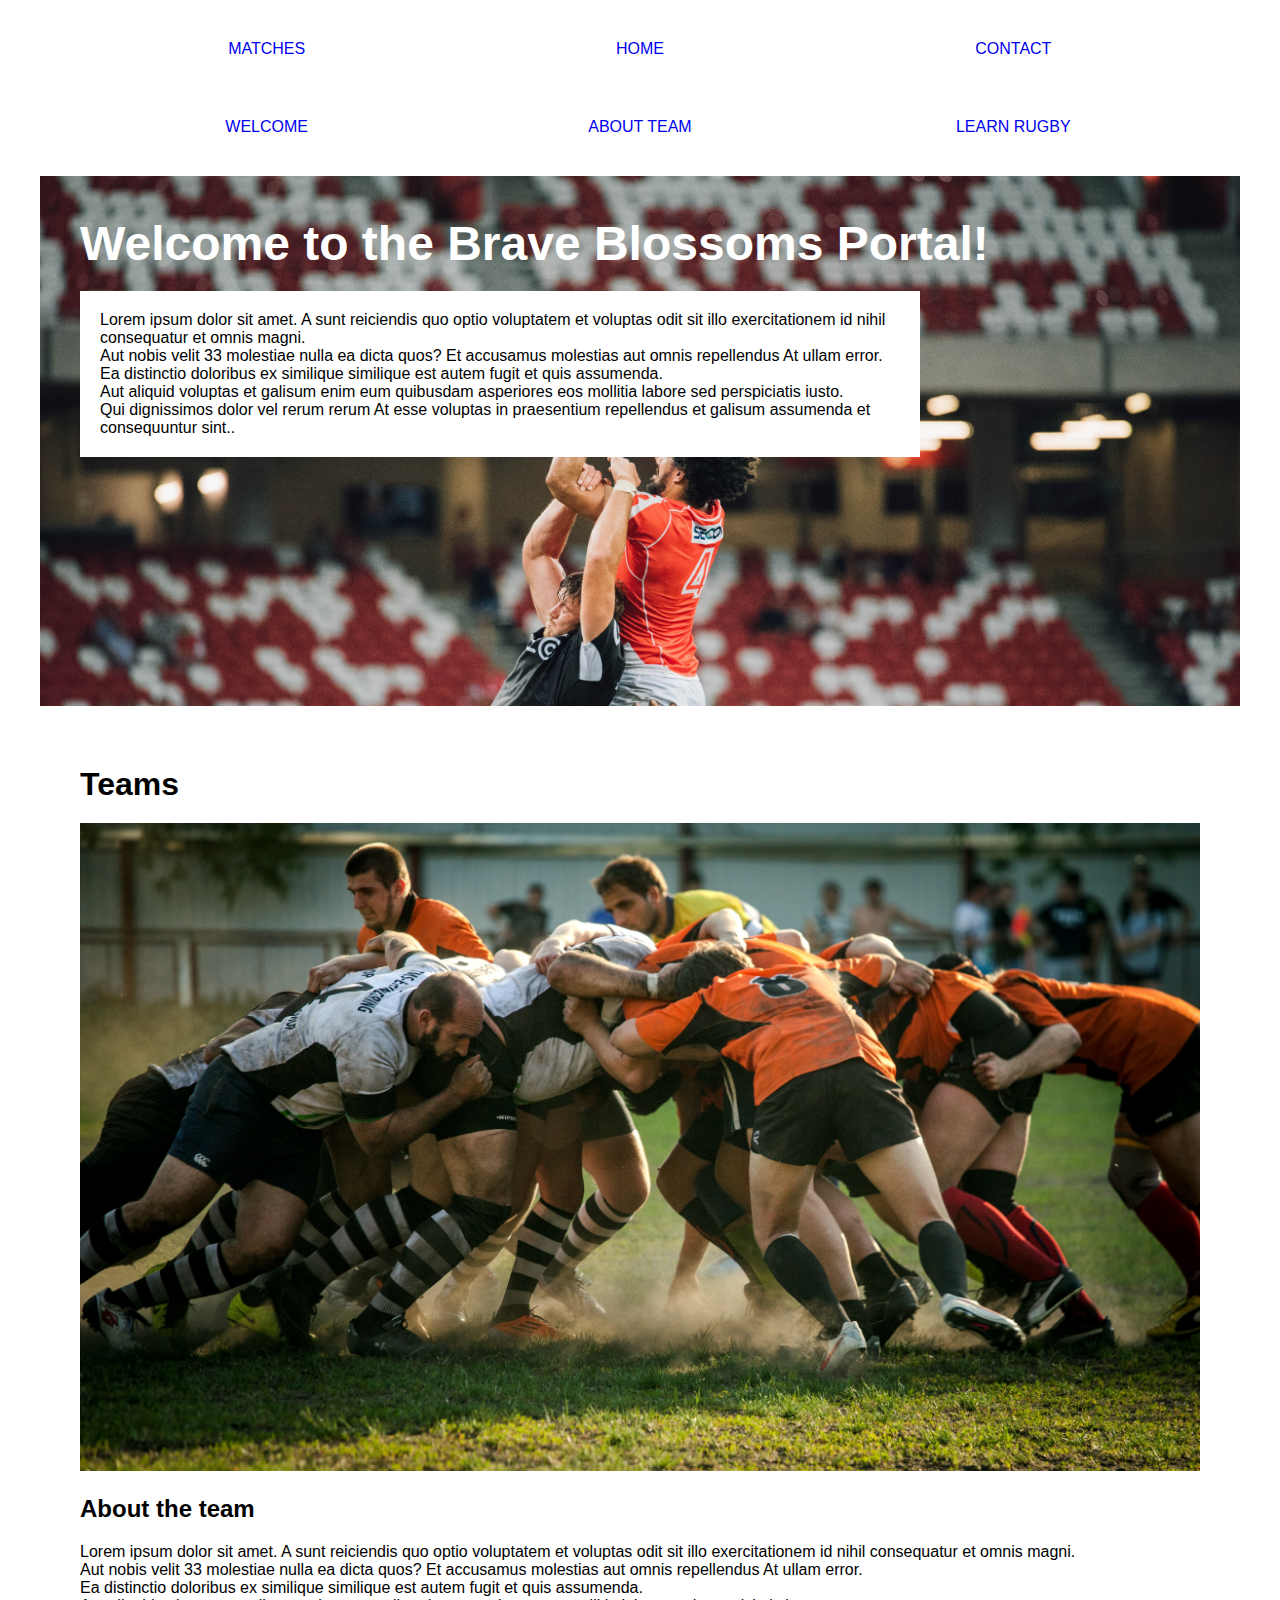
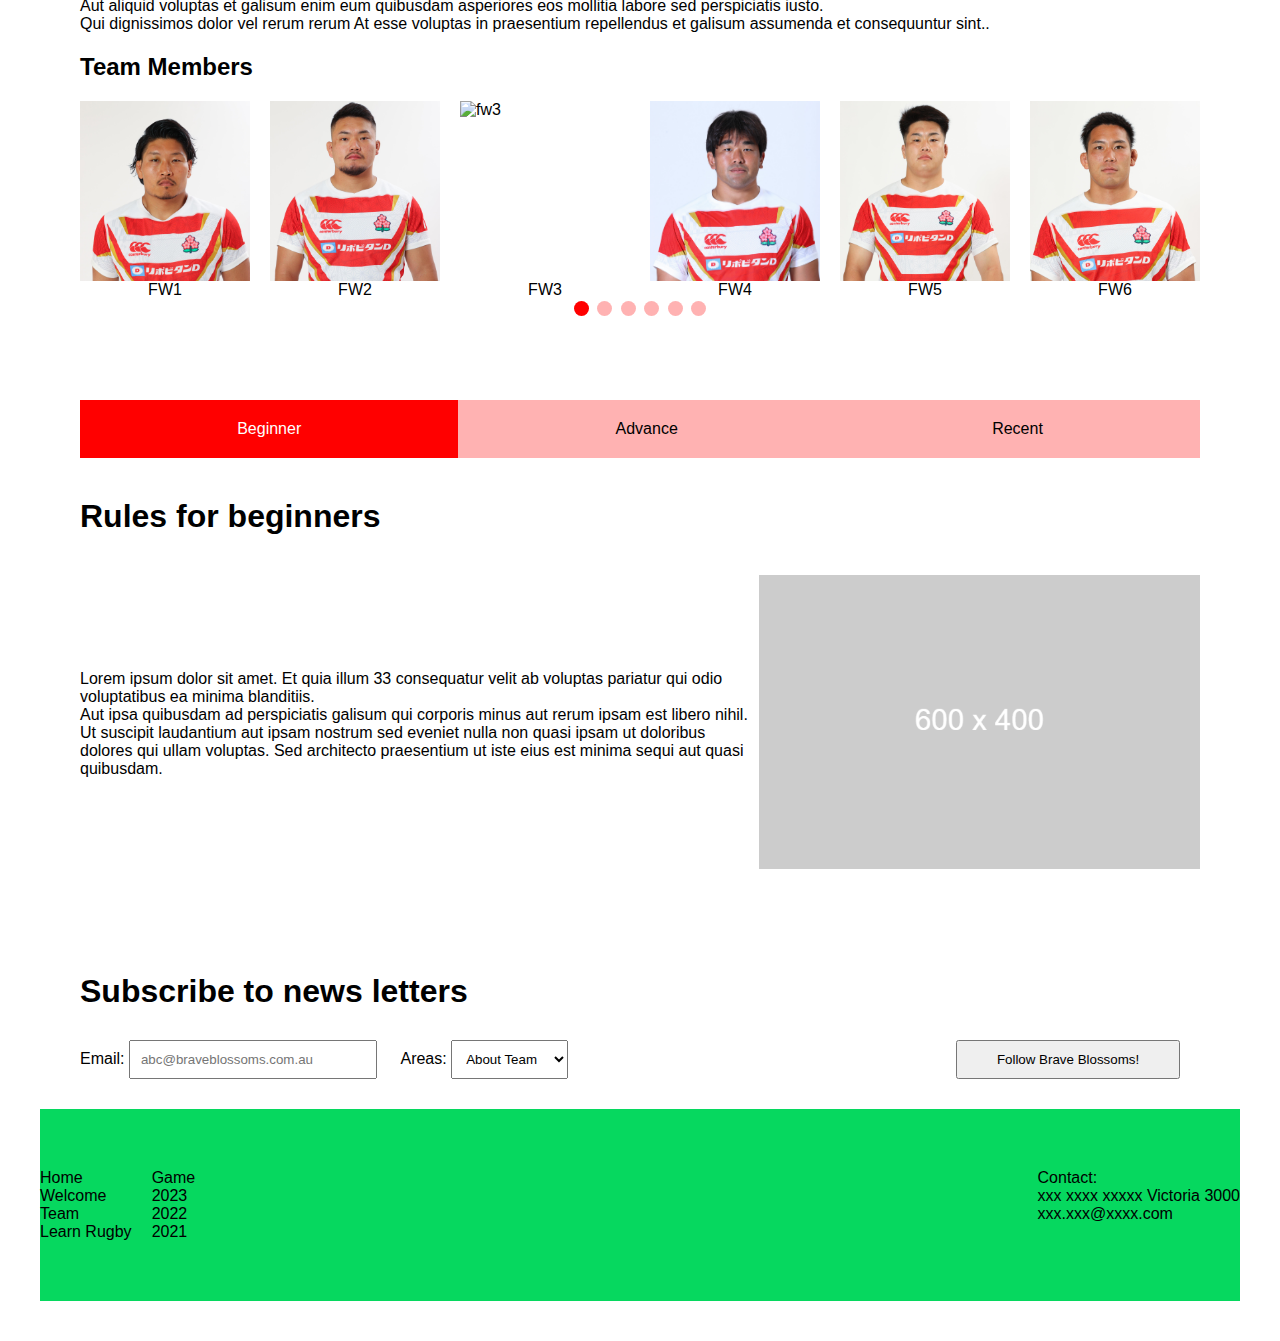
==== index.html @ affe07ba "fixed styling and added functionality for navigations" ====
<!DOCTYPE html>
<html lang="en">
    <head>
        <title>Brave Blossoms</title>
        <meta charset="UTF-8" lang="en">
        <meta name="keywords" content="HTML, CSS, JavaScript">
        <meta name="description" content="Free Web tutorials">
        <meta name="author" content="John Doe">
        <meta name="viewport" content="width=device-width, initial-scale=1.0">
        <link rel="stylesheet" href="./css/style.css">
    </head>
    <body>
        <header>
            <div class="wrapper">
                <nav id="top-nav">
                    <ul>
                        <li><a href="#matches" data-nav="matches">MATCHES</a></li>
                        <li><a href="#home" data-nav="home">HOME</a></li>
                        <li><a href="#contact" data-nav="contact">CONTACT</a></li>
                    </ul>
                </nav>
            </div>
        </header>
        <main id="home" class="">
            <div class="wrapper">
                <nav id="second-nav">
                    <ul>
                        <li><a href="#welcome">WELCOME</a></li>
                        <li><a href="#teams">ABOUT TEAM</a></li>
                        <li><a href="#learn_rugby">LEARN RUGBY</a></li>
                    </ul>
                </nav>
                <section id="welcome">
                    <h1>Welcome to the Brave Blossoms Portal!</h1>
                    <article>
                        <p>Lorem ipsum dolor sit amet. A sunt reiciendis quo optio voluptatem et voluptas odit sit illo exercitationem id nihil consequatur et omnis magni.</br>
                            Aut nobis velit 33 molestiae nulla ea dicta quos? Et accusamus molestias aut omnis repellendus At ullam error.</br>
                            Ea distinctio doloribus ex similique similique est autem fugit et quis assumenda.</br>
                            Aut aliquid voluptas et galisum enim eum quibusdam asperiores eos mollitia labore sed perspiciatis iusto.</br>
                            Qui dignissimos dolor vel rerum rerum At esse voluptas in praesentium repellendus et galisum assumenda et consequuntur sint..
                        </p>
                    </article>
                </section>
                <section id="teams">
                    <h2>Teams</h2>
                    <figure class="teams-top">
                        <img src="./img/rugby_teams.jpg" alt="">
                    </figure>
                    <article class="about">
                        <h3>About the team</h3>
                        <p>Lorem ipsum dolor sit amet. A sunt reiciendis quo optio voluptatem et voluptas odit sit illo exercitationem id nihil consequatur et omnis magni.</br>
                            Aut nobis velit 33 molestiae nulla ea dicta quos? Et accusamus molestias aut omnis repellendus At ullam error.</br>
                            Ea distinctio doloribus ex similique similique est autem fugit et quis assumenda.</br>
                            Aut aliquid voluptas et galisum enim eum quibusdam asperiores eos mollitia labore sed perspiciatis iusto.</br>
                            Qui dignissimos dolor vel rerum rerum At esse voluptas in praesentium repellendus et galisum assumenda et consequuntur sint..
                        </p>
                    </article>
                    <h3>Team Members</h3>
                    <div id="team-members-wrapper">
                        <button class="prev hidden"><a class="prev">&#10094;</a></button>
                        <div id="team-members-container">
                            <div id="team-members" style="transform: translateX(0px);">
                            <figure class="team-member" data-member="fw1">
                                <img src=".\img\members\fw1.jpg" alt="fw1">
                                <figcaption class="fw1">FW1</figcaption>
                            </figure>
                            <figure class="team-member" data-member="fw2">
                                <img src=".\img\members\fw2.jpg" alt="fw2">
                                <figcaption class="fw1">FW2</figcaption>
                            </figure>
                            <figure class="team-member" data-member="fw3">
                                <img src=".\img\members\fw3.jpg" alt="fw3">
                                <figcaption class="fw1">FW3</figcaption>
                            </figure>
                            <figure class="team-member" data-member="fw4">
                                <img src=".\img\members\fw4.jpg" alt="fw4">
                                <figcaption class="fw1">FW4</figcaption>
                            </figure>
                            <figure class="team-member" data-member="fw5">
                                <img src=".\img\members\fw5.jpg" alt="fw5">
                                <figcaption class="fw1">FW5</figcaption>
                            </figure>
                            <figure class="team-member" data-member="fw6">
                                <img src=".\img\members\fw6.jpg" alt="fw6">
                                <figcaption class="fw1">FW6</figcaption>
                            </figure>
                            <figure class="team-member" data-member="fw7">
                                <img src=".\img\members\fw7.jpg" alt="fw7">
                                <figcaption class="fw1">FW7</figcaption>
                            </figure>
                            <figure class="team-member" data-member="fw8">
                                <img src=".\img\members\fw8.jpg" alt="fw8">
                                <figcaption class="fw1">FW8</figcaption>
                            </figure>
                            <figure class="team-member" data-member="fw9">
                                <img src=".\img\members\fw9.jpg" alt="fw9">
                                <figcaption class="fw9">FW9</figcaption>
                            </figure>
                            <figure class="team-member" data-member="fw10">
                                <img src=".\img\members\fw10.jpg" alt="fw12">
                                <figcaption class="fw12">FW10</figcaption>
                            </figure>
                            <figure class="team-member" data-member="fw11">
                                <img src=".\img\members\fw11.jpg" alt="fw11">
                                <figcaption class="fw1">FW11</figcaption>
                            </figure>
                            <figure class="team-member" data-member="fw12">
                                <img src=".\img\members\fw12.jpg" alt="fw12">
                                <figcaption class="fw12">FW12</figcaption>
                            </figure>
                            <figure class="team-member" data-member="fw13">
                                <img src=".\img\members\fw13.jpg" alt="fw13">
                                <figcaption class="fw13">FW13</figcaption>
                            </figure>
                            <figure class="team-member" data-member="fw14">
                                <img src=".\img\members\fw14.jpg" alt="fw14">
                                <figcaption class="fw14">fw14</figcaption>
                            </figure>
                            <figure class="team-member" data-member="fw15">
                                <img src=".\img\members\fw15.jpg" alt="fw15">
                                <figcaption class="fw15">FW15</figcaption>
                            </figure>
                            <figure class="team-member" data-member="fw16">
                                <img src=".\img\members\fw16.jpg" alt="fw16">
                                <figcaption class="fw16">FW16</figcaption>
                            </figure>
                            <figure class="team-member" data-member="fw17">
                                <img src=".\img\members\fw17.jpg" alt="fw17">
                                <figcaption class="fw17">FW17</figcaption>
                            </figure>
                            <figure class="team-member" data-member="fw18">
                                <img src=".\img\members\fw18.jpg" alt="fw18">
                                <figcaption class="fw18">FW18</figcaption>
                            </figure>
                            <figure class="team-member" data-member="fw19">
                                <img src=".\img\members\fw19.jpg" alt="fw19">
                                <figcaption class="fw19">FW19</figcaption>
                            </figure>
                            <figure class="team-member" data-member="fw20">
                                <img src=".\img\members\fw20.jpg" alt="fw20">
                                <figcaption class="fw20">FW20</figcaption>
                            </figure>
                            <figure class="team-member" data-member="fw21">
                                <img src=".\img\members\fw21.jpg" alt="fw21">
                                <figcaption class="fw21">FW21</figcaption>
                            </figure>
                            <figure class="team-member" data-member="fw22">
                                <img src=".\img\members\fw22.jpg" alt="fw22">
                                <figcaption class="fw22">FW22</figcaption>
                            </figure>
                            <figure class="team-member" data-member="bk1">
                                <img src=".\img\members\bk1.jpg" alt="bk1">
                                <figcaption class="bk1">BK1</figcaption>
                            </figure>
                            <figure class="team-member" data-member="bk2">
                                <img src=".\img\members\bk2.jpg" alt="bk2">
                                <figcaption class="bk2">BK2</figcaption>
                            </figure>
                            <figure class="team-member" data-member="bk3">
                                <img src=".\img\members\bk3.jpg" alt="bk3">
                                <figcaption class="bk3">BK3</figcaption>
                            </figure>
                            <figure class="team-member" data-member="bk4">
                                <img src=".\img\members\bk4.jpg" alt="bk4">
                                <figcaption class="bk4">BK4</figcaption>
                            </figure>
                            <figure class="team-member" data-member="bk5">
                                <img src=".\img\members\bk5.jpg" alt="bk5">
                                <figcaption class="bk5">BK5</figcaption>
                            </figure>
                            <figure class="team-member" data-member="bk6">
                                <img src=".\img\members\bk6.jpg" alt="bk6">
                                <figcaption class="bk6">BK6</figcaption>
                            </figure>
                            <figure class="team-member" data-member="bk7">
                                <img src=".\img\members\bk7.jpg" alt="bk7">
                                <figcaption class="bk7">BK7</figcaption>
                            </figure>
                            <figure class="team-member" data-member="bk8">
                                <img src=".\img\members\bk8.jpg" alt="bk8">
                                <figcaption class="bk8">BK8</figcaption>
                            </figure>
                            <figure class="team-member" data-member="bk9">
                                <img src=".\img\members\bk9.jpg" alt="bk9">
                                <figcaption class="bk9">BK9</figcaption>
                            </figure>
                            <figure class="team-member" data-member="bk10">
                                <img src=".\img\members\bk10.jpg" alt="bk10">
                                <figcaption class="bk10">BK10</figcaption>
                            </figure>
                            <figure class="team-member" data-member="bk11">
                                <img src=".\img\members\bk11.jpg" alt="bk11">
                                <figcaption class="bk11">BK11</figcaption>
                            </figure>
                            </div>
                        </div>
                        <button class="next hidden"><a class="next">&#10095;</a></button>
                        <div class="teams-dots">
                            <button class="dot active" data-calousel="0"></button>
                            <button class="dot" data-calousel="1"></button>
                            <button class="dot" data-calousel="2"></button>
                            <button class="dot" data-calousel="3"></button>
                            <button class="dot" data-calousel="4"></button>
                            <button class="dot" data-calousel="5"></button>
                        </div>
                    </div>
                    <div class="overlay hidden">
                        <section id="team-details">
                            <section class="details">
                                <a class="close" href="#">&times;</a>
                                <section class="bio">
                                    <figure>
                                        <img src="./img/placeholder2.png" alt="fw1">
                                    </figure>
                                    <table>
                                        <tr>
                                            <th>Age</th>
                                            <th>Wight</th>
                                            <th>Height</th>
                                            <th>Games</th>
                                        </tr>
                                        <tr>
                                            <td>30</td>
                                            <td>64</td>
                                            <td>174</td>
                                            <td>15</td>
                                        </tr>
                                        <tr>
                                            <th>Points</th>
                                            <th>Tries</th>
                                            <th>Conv</th>
                                            <th>Pen</th>
                                        </tr>
                                        <tr>
                                            <td>25</td>
                                            <td>3</td>
                                            <td>2</td>
                                            <td>1</td>
                                        </tr>
                                    </table>
                                </section>
                                <article>
                                    <h2>Name: XXXXX</h2>
                                    <h3>Position: XXXXX</h3>
                                    <h3>Biography</h3>
                                    <p>
                                        Lorem ipsum dolor sit amet. Et quia illum 33 consequatur velit ab voluptas pariatur qui odio voluptatibus ea minima blanditiis.<br>
                                        Aut ipsa quibusdam ad perspiciatis galisum qui corporis minus aut rerum ipsam est libero nihil.<br>
                                        Ut suscipit laudantium aut ipsam nostrum sed eveniet nulla non quasi ipsam ut doloribus dolores qui ullam voluptas. Sed architecto praesentium ut iste eius est minima sequi aut quasi quibusdam.
                                    </p>
                                    <div class="sms">
                                        <a href="twitter">Twitter</a>
                                        <a href="insta">Instagram</a>
                                    </div>
                                </article>
                            </section>
                            <h3 class="news">News</h3>
                            <figure id="news">
                                <figure>
                                    <img src="./img/placeholder2.png" alt="fw1_news1">
                                    <figcaption class="fw1_news1"><a href="#">FW1 News1 Test Test</a></figcaption>
                                </figure>
                                <figure>
                                    <img src="./img/placeholder2.png" alt="fw1_news1">
                                    <figcaption class="fw1_news1"><a href="#">FW1 News1 Test Test</a></figcaption>
                                </figure>
                                <figure>
                                    <img src="./img/placeholder2.png" alt="fw1_news1">
                                    <figcaption class="fw1_news1"><a href="#">FW1 News1 Test Test</a></figcaption>
                                </figure>
                                <figure>
                                    <img src="./img/placeholder2.png" alt="fw1_news1">
                                    <figcaption class="fw1_news1"><a href="#">FW1 News1 Test Test</a></figcaption>
                                </figure>
                            </figure>
                        </section>
                    </div>
                </section>
                <section id="learn_rugby">
                    <nav id="rule-nav">
                        <ul>
                            <li id="beginner" class="rule-list active" data-nav="begineer-rules">Beginner</li>
                            <li id="advance" class="rule-list" data-nav="advance-rules">Advance</li>
                            <li id="recent" class="rule-list" data-nav="recent-changes">Recent</li>
                        </ul>
                    </nav>
                    <section id="begineer-rules" class="rule-card">
                        <h2>Rules for beginners</h2>
                        <article>
                            <p>
                                Lorem ipsum dolor sit amet. Et quia illum 33 consequatur velit ab voluptas pariatur qui odio voluptatibus ea minima blanditiis.<br>
                                Aut ipsa quibusdam ad perspiciatis galisum qui corporis minus aut rerum ipsam est libero nihil.<br>
                                Ut suscipit laudantium aut ipsam nostrum sed eveniet nulla non quasi ipsam ut doloribus dolores qui ullam voluptas. Sed architecto praesentium ut iste eius est minima sequi aut quasi quibusdam.
                            </p>
                            <figure>
                                <img src="./img/placeholder1.png" alt="bk8">
                            </figure>
                        </article>
                    </section>
                    <section id="advance-rules" class="rule-card hidden">
                        <h2>Rules for advanced fans</h2>
                        <article>
                            <p>
                                Lorem ipsum dolor sit amet. Et quia illum 33 consequatur velit ab voluptas pariatur qui odio voluptatibus ea minima blanditiis.<br>
                                Aut ipsa quibusdam ad perspiciatis galisum qui corporis minus aut rerum ipsam est libero nihil.<br>
                                Ut suscipit laudantium aut ipsam nostrum sed eveniet nulla non quasi ipsam ut doloribus dolores qui ullam voluptas. Sed architecto praesentium ut iste eius est minima sequi aut quasi quibusdam.
                            </p>
                            <figure>
                                <img src="./img/placeholder1.png" alt="bk8">
                            </figure>
                        </article>
                    </section>
                    <section id="recent-changes" class="rule-card hidden">
                        <h2>Recent rule changes</h2>
                        <article>
                            <p>
                                Lorem ipsum dolor sit amet. Et quia illum 33 consequatur velit ab voluptas pariatur qui odio voluptatibus ea minima blanditiis.<br>
                                Aut ipsa quibusdam ad perspiciatis galisum qui corporis minus aut rerum ipsam est libero nihil.<br>
                                Ut suscipit laudantium aut ipsam nostrum sed eveniet nulla non quasi ipsam ut doloribus dolores qui ullam voluptas. Sed architecto praesentium ut iste eius est minima sequi aut quasi quibusdam.
                            </p>
                            <figure>
                                <img src="./img/placeholder1.png" alt="bk8">
                            </figure>
                        </article>
                    </section>
                </section>
            </main>
            </div>
        <aside id="matches" class="hidden">
            <div class="wrapper">
                <nav id="match-nav">
                    <ul>
                        <li class="match-list active" data-nav="matches_2023">2023</li>
                        <li class="match-list" data-nav="matches_2022">2022</li>
                        <li class="match-list" data-nav="matches_2021">2021</li>
                    </ul>
                </nav>
                <section id="matches_2023" class="match-wrap">
                    <section class="match_card">
                        <table>
                            <tr class="match_title">
                                <th colspan="2">Lipovitan D Challenge Cup 2023</th>
                            </tr>
                            <tr class="match_teams">
                                <th>Game: </th>
                                <td>
                                    <img src="/img/teams/new_zealand.png" alt="NZ" class="team">
                                    <div class="teams">New Zealand vs Japan</div>
                                    <img src="/img/teams/jpn.png" alt="Japan" class="team">
                                </td>
                            </tr>
                            <tr class="match_schedule">
                                <th>Date: </th>
                                <td>
                                    <table>
                                        <tr>
                                            <td class="match_date">08 July, 2023</td>
                                        </tr>
                                        <tr>
                                            <td class="match_time">4:30PM</td>
                                        </tr>
                                    </table>
                                </td>
                            </tr>
                            <tr class="match_place">
                                <th>Place: </th>
                                <td>Tokyo, Japan</td>
                            </tr>
                        </table>
                        <div class="map">
                            <h4>Map:</h4>
                            <div>
                                <div class="gmap_canvas">
                                    <iframe width="400" height="300" id="gmap_canvas" src="https://maps.google.com/maps?q=mcg%20melbourne&t=&z=13&ie=UTF8&iwloc=&output=embed" frameborder="0" scrolling="no" marginheight="0" marginwidth="0"></iframe>
                                    <a href="https://123movies-i.net">miss bala 123movies</a><br><style>.mapouter{position:relative;text-align:right;height:500px;width:600px;}</style><a href="https://www.embedgooglemap.net">embed map google</a>
                                    <style>.gmap_canvas {overflow:hidden;background:none!important;height:300px;width:400px;}</style>
                                </div>
                            </div>
                            <address><b>Address: </b>Brunton Ave, Richmond VIC 3002</address>
                            <b>Phone: </b><a href="" class="phone">(03) 9657 8888</a>
                        </div>
                        <button>Buy ticket</button>
                    </section>
                    <section class="match_card">
                        <table>
                            <tr class="match_title">
                                <th colspan="2">2023 Lipovitan-D Rugby Championship</th>
                            </tr>
                            <tr class="match_teams">
                                <th>Game: </th>
                                <td>
                                    <img src="/img/teams/samoa.gif" alt="Samoa" class="team">
                                    <div class="teams">Samoa vs Japan</div>
                                    <img src="/img/teams/jpn.png" alt="Japan" class="team">
                                </td>
                            </tr>
                            <tr class="match_schedule">
                                <th>Date: </th>
                                <td>
                                    <table>
                                        <tr>
                                            <td class="match_date">22 July, 2023</td>
                                        </tr>
                                        <tr>
                                            <td class="match_time">4:30PM</td>
                                        </tr>
                                    </table>
                                </td>
                            </tr>
                            <tr class="match_place">
                                <th>Place: </th>
                                <td>Sapporo, Japan</td>
                            </tr>
                        </table>
                        <div class="map">
                            <h4>Map:</h4>
                            <div>
                                <div class="gmap_canvas">
                                    <iframe width="400" height="300" id="gmap_canvas" src="https://maps.google.com/maps?q=mcg%20melbourne&t=&z=13&ie=UTF8&iwloc=&output=embed" frameborder="0" scrolling="no" marginheight="0" marginwidth="0"></iframe>
                                    <a href="https://123movies-i.net">miss bala 123movies</a><br><style>.mapouter{position:relative;text-align:right;height:500px;width:600px;}</style><a href="https://www.embedgooglemap.net">embed map google</a>
                                    <style>.gmap_canvas {overflow:hidden;background:none!important;height:300px;width:400px;}</style>
                                </div>
                            </div>
                            <address><b>Address: </b>Brunton Ave, Richmond VIC 3002</address>
                            <b>Phone: </b><a href="" class="phone">(03) 9657 8888</a>
                        </div>
                        <button>Buy ticket</button>
                    </section>
                    <section class="match_card">
                        <table>
                            <tr class="match_title">
                                <th colspan="2">2023 Lipovitan-D Rugby Championship</th>
                            </tr>
                            <tr class="match_teams">
                                <th>Game: </th>
                                <td>
                                    <img src="/img/teams/tonga.jpg" alt="Tonga"  class="team">
                                    <div class="teams">Tonga vs Japan</div>
                                    <img src="/img/teams/jpn.png" alt="Japan"  class="team">
                                </td>
                            </tr>
                            <tr class="match_schedule">
                                <th>Date: </th>
                                <td>
                                    <table>
                                        <tr>
                                            <td class="match_date">29 July, 2023</td>
                                        </tr>
                                        <tr>
                                            <td class="match_time">4:30PM</td>
                                        </tr>
                                    </table>
                                </td>
                            </tr>
                            <tr class="match_place">
                                <th>Place: </th>
                                <td>Japan</td>
                            </tr>
                        </table>
                        <div class="map">
                            <h4>Map:</h4>
                            <div>
                                <div class="gmap_canvas">
                                    <iframe width="400" height="300" id="gmap_canvas" src="https://maps.google.com/maps?q=mcg%20melbourne&t=&z=13&ie=UTF8&iwloc=&output=embed" frameborder="0" scrolling="no" marginheight="0" marginwidth="0"></iframe>
                                    <a href="https://123movies-i.net">miss bala 123movies</a><br><style>.mapouter{position:relative;text-align:right;height:500px;width:600px;}</style><a href="https://www.embedgooglemap.net">embed map google</a>
                                    <style>.gmap_canvas {overflow:hidden;background:none!important;height:300px;width:400px;}</style>
                                </div>
                            </div>
                            <address><b>Address: </b>Brunton Ave, Richmond VIC 3002</address>
                            <b>Phone: </b><a href="" class="phone">(03) 9657 8888</a>
                        </div>
                        <button>Buy ticket</button>
                    </section>
                </section>
                <section id="matches_2022" class="match-wrap hidden">
                    <section class="match_card">
                        <table>
                            <tr class="match_title">
                                <th colspan="2">2022 Lipovitan-D Rugby Tour</th>
                            </tr>
                            <tr class="match_teams">
                                <th>Game: </th>
                                <td>
                                    <img src="/img/teams/france.png" alt="France" class="team">
                                    <div class="teams">France vs Japan</div>
                                    <img src="/img/teams/jpn.png" alt="Japan" class="team">
                                </td>
                            </tr>
                            <tr class="result">
                                <th>Result: </th>
                                <td>35 vs 17</td>
                            </tr>
                            <tr class="match_schedule">
                                <th>Date: </th>
                                <td>
                                    <table>
                                        <tr>
                                            <td class="match_date">20 November, 2022</td>
                                        </tr>
                                        <tr>
                                            <td class="match_time">10:00PM</td>
                                        </tr>
                                    </table>
                                </td>
                            </tr>
                            <tr class="match_place">
                                <th>Place: </th>
                                <td>Toulouse, France</td>
                            </tr>
                        </table>
                        <div class="highlight">
                            <h3>Highlight</h3>
                            <figure>
                                <img src="./img/placeholder1.png" alt="bk8">
                            </figure>
                        </div>
                    </section>
                    <section class="match_card">
                        <table>
                            <tr class="match_title">
                                <th colspan="2">2022 Lipovitan-D Rugby Tour</th>
                            </tr>
                            <tr class="match_teams">
                                <th>Game: </th>
                                <td>
                                    <img src="/img/teams/England.png" alt="England" class="team">
                                    <div class="teams">England vs Japan</div>
                                    <img src="/img/teams/jpn.png" alt="Japan" class="team">
                                </td>
                            </tr>
                            <tr class="result">
                                <th>Result: </th>
                                <td>52 vs 13</td>
                            </tr>
                            <tr class="match_schedule">
                                <th>Date: </th>
                                <td>
                                    <table>
                                        <tr>
                                            <td class="match_date">13 November, 2022</td>
                                        </tr>
                                        <tr>
                                            <td class="match_time">12:15AM</td>
                                        </tr>
                                    </table>
                                </td>
                            </tr>
                            <tr class="match_place">
                                <th>Place: </th>
                                <td>Tottenham, UK</td>
                            </tr>
                        </table>
                        <div class="highlight">
                            <h3>Highlight</h3>
                            <figure>
                                <img src="./img/placeholder1.png" alt="bk8">
                            </figure>
                        </div>
                    </section>
                    <section class="match_card">
                        <table>
                            <tr class="match_title">
                                <th colspan="2">2022 Lipovitan-D Rugby Championship</th>
                            </tr>
                            <tr class="match_teams">
                                <th>Game: </th>
                                <td>
                                    <img src="/img/teams/jpn.png" alt="Japan" class="team">
                                    <div class="teams">Tonga vs Japan</div>
                                    <img src="/img/teams/new_zealand.png" alt="NZ" class="team">
                                </td>
                            </tr>
                            <tr class="result">
                                <th>Result: </th>
                                <td>31 vs 38</td>
                            </tr>
                            <tr class="match_schedule">
                                <th>Date: </th>
                                <td>
                                    <table>
                                        <tr>
                                            <td class="match_date">29 October, 2022</td>
                                        </tr>
                                        <tr>
                                            <td class="match_time">2:50PM</td>
                                        </tr>
                                    </table>
                                </td>
                            </tr>
                            <tr class="match_place">
                                <th>Place: </th>
                                <td>Tokyo, Japan</td>
                            </tr>
                        </table>
                        <div class="highlight">
                            <h3>Highlight</h3>
                            <figure>
                                <img src="./img/placeholder1.png" alt="bk8">
                            </figure>
                        </div>
                    </section>
                </section>
                <section id="matches_2021" class="match-wrap hidden">
                    <section class="match_card">
                        <table>
                            <tr class="match_title">
                                <th colspan="2">2021 Lipovitan-D Rugby Tour</th>
                            </tr>
                            <tr class="match_teams">
                                <th>Game: </th>
                                <td>
                                    <img src="/img/teams/scotland.png" alt="Scotland" class="team">
                                    <div class="teams">Scotland vs Japan</div>
                                    <img src="/img/teams/jpn.png" alt="Japan" class="team">
                                </td>
                            </tr>
                            <tr class="result">
                                <th>Result: </th>
                                <td>29 vs 20</td>
                            </tr>
                            <tr class="match_schedule">
                                <th>Date: </th>
                                <td>
                                    <table>
                                        <tr>
                                            <td class="match_date">20 November, 2021</td>
                                        </tr>
                                        <tr>
                                            <td class="match_time">10:00PM</td>
                                        </tr>
                                    </table>
                                </td>
                            </tr>
                            <tr class="match_place">
                                <th>Place: </th>
                                <td>Maray, UK</td>
                            </tr>
                        </table>
                        <div class="highlight">
                            <h3>Highlight</h3>
                            <figure>
                                <img src="./img/placeholder1.png" alt="bk8">
                            </figure>
                        </div>
                    </section>
                    <section class="match_card">
                        <table>
                            <tr class="match_title">
                                <th colspan="2">2021 Lipovitan-D Rugby Tour</th>
                            </tr>
                            <tr class="match_teams">
                                <th>Game: </th>
                                <td>
                                    <img src="/img/teams/portugal.png" alt="Portugal" class="team">
                                    <div class="teams">Portugal vs Japan</div>
                                    <img src="/img/teams/jpn.png" alt="Japan" class="team">
                                </td>
                            </tr>
                            <tr class="result">
                                <th>Result: </th>
                                <td>25 vs 38</td>
                            </tr>
                            <tr class="match_schedule">
                                <th>Date: </th>
                                <td>
                                    <table>
                                        <tr>
                                            <td class="match_date">14 November, 2021</td>
                                        </tr>
                                        <tr>
                                            <td class="match_time">2:10AM</td>
                                        </tr>
                                    </table>
                                </td>
                            </tr>
                            <tr class="match_place">
                                <th>Place: </th>
                                <td>Japan</td>
                            </tr>
                        </table>
                        <div class="highlight">
                            <h3>Highlight</h3>
                            <figure>
                                <img src="./img/placeholder1.png" alt="bk8">
                            </figure>
                        </div>
                    </section>
                    <section class="match_card">
                        <table>
                            <tr class="match_title">
                                <th colspan="2">2021 Lipovitan-D Rugby Championship</th>
                            </tr>
                            <tr class="match_teams">
                                <th>Game: </th>
                                <td>
                                    <img src="/img/teams/jpn.png" alt="Japan" class="team">
                                    <div class="teams">Australia vs Japan</div>
                                    <img src="/img/teams/australia.jpg" alt="Australia" class="team">
                                </td>
                            </tr>
                            <tr class="result">
                                <th>Result: </th>
                                <td>23 - 32</td>
                            </tr>
                            <tr class="match_schedule">
                                <th>Date: </th>
                                <td>
                                    <table>
                                        <tr>
                                            <td class="match_date">23 October, 2021</td>
                                        </tr>
                                        <tr>
                                            <td class="match_time">1:45PM</td>
                                        </tr>
                                    </table>
                                </td>
                            </tr>
                            <tr class="match_place">
                                <th>Place: </th>
                                <td>Oita, Japan</td>
                            </tr>
                        </table>
                        <div class="highlight">
                            <h3>Highlight</h3>
                            <figure>
                                <img src="./img/placeholder1.png" alt="bk8">
                            </figure>
                        </div>
                    </section>
                </section>
            </div>
        </aside>
        <aside id="contact" class="hidden">
            <div class="wrapper">
                <header>
                    <h2>Contact us</h2>
                </header>
                <section id="contact_address">
                    <div class="contact_details">
                        <h3>Please use the form below to contact us!</h3>
                        <h4>We would love to hear from you :)</h4>
                        <address><b>Address: </b>Brunton Ave, Richmond VIC 3002</address>
                        <email><b>Email: </b><a href="">email@braveblossoms.com</a></email>
                        <b>Phone: </b><a href="" class="phone">(03) 9657 8888</a>
                    </div>
                    <div class="contact_point"></div>
                </section>
                <form id="contact-form">
                    <label for="fname">First Name: </label>
                    <input name="fname" aria-label="fname" type="text" required>
                    <label for="lname">Last Name: </label>
                    <input name="lname" aria-label="lname" type="text" required>
                    <label for="email">Email: </label>
                    <input name="email" aria-label="email" type="email" required>
                    <label for="phone">Phone: </label>
                    <input name="phone" aria-label="phone" type="phone">
                    <label for="category" class="left">Category: </label>
                    <select name="category">
                        <option type="checkbox" aria-label="checkbox_team">About Team</option>
                        <option type="checkbox" aria-label="checkbox_game">About Game</option>
                        <option type="checkbox" aria-label="checkbox_team">About Team</option>
                        <option type="checkbox" aria-label="checkbox_team">About Team</option>
                        <option type="checkbox" aria-label="checkbox_team">About Team</option>
                    </select>
                    <label for="query" class="left">Description: </label>
                    <textarea name="query" aria-label="query" type="text" required></textarea>
                    <label for="file" class="left">Select a file:</label>
                    <input type="file" id="file" name="file">
                    <input type="submit" value="Send Message" aria-label="submit">
                </form>
            </div> 
        </aside>
        <footer>
            <div class="wrapper">
                <section id="subscription">
                    <h2>Subscribe to news letters</h2>
                    <form>
                        <label for="subemail">Email: </label>
                        <input type="email" name="subemail" aria-label="submail" placeholder="abc@braveblossoms.com.au">
                        <label for="area" class="dropdown">Areas: </label>
                        <select name="area">
                            <option type="checkbox" aria-label="checkbox_team">About Team</option>
                            <option type="checkbox" aria-label="checkbox_game">About Game</option>
                            <option type="checkbox" aria-label="checkbox_team">About Team</option>
                            <option type="checkbox" aria-label="checkbox_team">About Team</option>
                            <option type="checkbox" aria-label="checkbox_team">About Team</option>
                        </select>
                        <input type="submit" value="Follow Brave Blossoms!" aria-label="submit">
                    </form>
                </section>
            </div>
            <section id="footer">
                <div class="wrapper">
                    <nav id="footer-nav">
                        <div>
                            Home
                            <ul>
                                <li>Welcome</li>
                                <li>Team</li>
                                <li>Learn Rugby</li>
                            </ul>
                        </div>
                        <div>
                            Game
                            <ul>
                                <li>2023</li>
                                <li>2022</li>
                                <li>2021</li>
                            </ul>
                        </div>
                    </nav>
                    <div id="footer-contact">
                        <p>Contact:</p>
                        <address>xxx xxxx xxxxx Victoria 3000</address>
                        <email>xxx.xxx@xxxx.com</email>
                    </div>
                </div>
            </section>
        </footer>
        
        <script src="./js/index.js" type="module"></script>
    </body>
</html>
---- css/style.css ----
* {
    margin: 0;
    padding: 0;
    font-family: Arial, Helvetica, sans-serif;
}

ul{
    list-style: none;
}

a{
    text-decoration: none;
}

address{
    font-style: normal;
}

.wrapper{
    max-width: 1200px;
    margin: 0 auto;
}

#top-nav,
#second-nav{
    margin:0 auto;  
}

#top-nav{
    padding: 40px;
}

#second-nav{
    padding: 20px 40px;
}

#top-nav ul,
#second-nav ul,
section#learn_rugby nav ul,
aside#matches nav ul{
    display: flex;
    justify-content: space-around;
}

#top-nav ul li,
#second-nav ul li{
    text-align: center;
    width: 150px;
}

h1{
 padding-bottom: 20px;
 font-size: 3em; 
}

h2{
    font-size: 2em;
    padding-bottom: 20px;
}

h3{
    font-size: 1.5em;
    padding-bottom: 20px;
}

section#welcome,
section#teams,
section#learn_rugby,
section.match-wrap,
aside#contact,
footer{
    padding: 40px;
}

section#welcome{
    margin-top: 20px;
    height: 50vh;
    background:url(../img/rugby_cover.jpg);
    background-repeat: no-repeat;
    background-size: cover;
}

section#welcome h1{
    color: #fff;
}

section#welcome article{
    background: white;
    padding: 20px;
    width: 800px;
}

section#teams h2{
    padding-top: 20px;
}

section#teams .teams-top img{
    width: 100%;
}

section#teams .about{
    padding: 20px 0;
}

section#teams #team-members-wrapper{
    position: relative;
}

section#teams #team-members-wrapper button.prev,
section#teams #team-members-wrapper button.next{
    border: none;
    cursor: pointer;
    position:absolute;
    width: 50px;
    height: 100%;
    background-color: rgba(255, 0, 0, 0.3);
    top: 0
}

section#teams #team-members-wrapper button:hover{
    background-color:  rgba(255, 0, 0, 0.6);
}

section#teams #team-members-wrapper a{
    font-size: 36px;
    position: absolute;
    top: calc(50% - 36px);
    left: 15px;
}

section#teams #team-members-wrapper button.prev{
    left: 0px;
    z-index: 100;
}

section#teams #team-members-wrapper button.next{
    right: 0px;
    z-index: 100;
}

section#teams #team-members-wrapper .teams-dots{
    margin: 0 auto;
    text-align: center;
}

section#teams #team-members-wrapper button.dot {
    cursor: pointer;
    border: none;
    height: 15px;
    width: 15px;
    margin: 0 2px;
    background-color: rgba(255, 0, 0, 0.3);
    border-radius: 50%;
    display: inline-block;
    transition: background-color 0.6s ease;
}

section#teams #team-members-wrapper button.dot:hover,
section#teams #team-members-wrapper button.active{
    background-color: rgba(255, 0, 0);
}

section#teams div#team-members,
section#team-details figure#news,
section.details,
section.match_card{
    display: flex;
    padding-bottom: 20px;
}

section#teams div#team-members-container{
    width: 1120px;
    height: 200px;
    overflow: hidden;
}

section#teams div#team-members{
    width: 3400px;
    opacity: 1;
}

section#teams div#team-members::-webkit-scrollbar{
    width: 0;
    display: none;
}

section#teams div#team-members figure{
    display: flex;
    flex-direction: column;
    width: 300px;
}

section#teams div#team-members figure img,
section#team-details figure img{
    padding-right: 20px;
    display: block;
    margin: 0 auto;
    width: 170px;
    height: 180px;
}

section#teams figure figcaption{
    padding-right: 20px;
    text-align: center;
}

section#team-details{
    padding: 20px;
    background: #fff;
    border: 1px black solid;
}

section#team-details section.bio{
    min-width: 500px;
    width: 40%;
}

section#team-details section.bio table{
    margin: 10px auto;
    width: 400px;
}

section#team-details section.bio table,
section#team-details section.bio th,
section#team-details section.bio td{
    border: #000 1px solid;
    border-collapse: collapse;
    padding: 10px;
    text-align: center;
}

section#team-details article{
    align-self: center;
}

section#team-details article .sms{
    margin: 20px auto;
}

section#team-details figure#news figure{
    width: 30%;
}

section#team-details figure#news img{
    height: 200px;
    width: calc(100% - 40px);
}

.overlay{
    position: fixed;
    top: 0;
    right: 0;
    left: 0;
    bottom: 0;
    background: rgba(0, 0, 0, 0.7);
}

.hidden{
    display:none;
}

section#team-details{
    margin: 10vh auto;
    padding: 20px;
    background: #fff;
    border-radius: 5px;
    width: 80%;
    max-width: 1120px;
    position: relative;
    transition: all 5s ease;
}

section#team-details .close {
    position: absolute;
    top: 20px;
    right: 30px;
    transition: all 200ms;
    font-size: 60px;
    font-weight: bold;
    text-decoration: none;
    color: #333;
}

section#team-details .close:hover {
    color: #06D85F;
}

section#learn_rugby nav,
aside#matches nav{
    text-align: center;
}

section#learn_rugby nav ul li,
aside#matches nav ul li{
    cursor: pointer;
    flex-grow: 1;
    padding: 20px 0;
    background-color: rgba(255, 0, 0, 0.3);
}

section#learn_rugby nav ul li:hover,
section#learn_rugby nav ul li.active,
aside#matches nav ul li:hover,
aside#matches nav ul li.active{
    background-color: rgba(255, 0, 0);
    color: #fff;
}

section#learn_rugby .rule-card{
    margin-top: 40px;
}

section#learn_rugby article{
    display:flex;
    padding: 20px 0;
}

section#learn_rugby .rule-card article p{
    align-self: center;
}

section#learn_rugby .rule-card article figure{
    width: 80%;
}

section#learn_rugby .rule-card article figure img{
    width: 100%;
}

section.match_card{
    padding: 40px 0;
    border-bottom: 5px rgba(255, 0, 0) solid;
    flex-wrap: wrap;
    justify-content: space-evenly;
}

section.match_card table,
section.match_card .highlight,
section.match_card .map{
    width: 50%;
}

section.match_card .highlight,
section.match_card .map{
    margin: 0 auto;
    max-width: 400px;
}

section.match_card .highlight img,
section.match_card .map iframe{
    width: 100%;
    max-width: 400px;
}

section.match_card .map address{
    padding-top: 10px;
}

section.match_card table{
    border-collapse: collapse;
    text-align: center;
}

section.match_card table,
section.match_card .map h4{
    font-size: 20px;
}

section.match_card table tr.match_teams{
    height: 100px;
}

section.match_card table tr.match_teams td{
    display: flex;
    justify-content: center;
}

section.match_card table tr.match_teams .teams{
    padding: 0 10px;
    align-self: center;
}

section.match_card table tr.match_teams img.team{
    width: 100px;
    height: 100px;
}

section.match_card table .match_title th{
    padding-bottom: 10px;
}

section.match_card table tr.match_teams .teams,
section.match_card .match_schedule td.match_date,
section.match_card .match_place td{
    font-size: 24px;
}

section.match_card table .result td{
    height: 42px;
    font-size: 42px;
}

section.match_card .match_schedule table{
    width: 100%;
}

section.match_card button{
    margin-top: 40px;
    padding:10px 20px;
    width: 50%;
}

aside#contact header{
    height: 30vh;
    background:url(../img/contact.jpg);
    background-repeat: no-repeat;
    background-size: cover;
    position: relative;
}

aside#contact header h2{
    color: #fff;
    padding: 40px 100px;
    font-size: 64px;
    background: rgba(0, 0, 0, 0.5);
    position: absolute;
    bottom: 0;
}

aside#contact section#contact_address .contact_details{
    height: 10vh;
    margin: 0 auto;
    background-color: aquamarine;
    text-align: center;
    padding-top: 20px;
}

aside#contact section#contact_address .contact_point{
    margin: 0 auto;
    background-color: #fff;
    border-left: 590px solid transparent;
    border-right: 590px solid transparent;
    border-top: 100px solid aquamarine;
}

form#contact-form{
    margin: 40px auto;
}

aside#contact form#contact-form label{
    width: 100px;
    display: inline-block;
    text-align: right;
    margin-right: 10px;
}

aside#contact form#contact-form label.left{
    text-align: left;
}

input,
select{
    padding: 10px;
    margin: 10px 0;
}

aside#contact input{
    width: 35%;
}

select[name="category"]{
    width: calc(100% - 180px);
}

label{
    padding: 10px 0;
}

textarea{
    margin: 10px 0;
    width: calc(100% - 100px);
    resize: vertical;
    padding:15px;
    border-radius:15px;
    height:150px;
}

input[type="submit"]{
    float: right;
}

section#subscription{
    padding: 0 40px;
    margin-bottom: 20px;
}

footer section#subscription input{
    width: 20%;
    margin-right: 20px;
}

section#footer > div{
    display: flex;
    justify-content: space-between;
    margin: 20px auto;
}

footer section#footer{
    padding: 40px 0;
    background-color: #06D85F;
}

#footer-nav{
    display: flex;
}

#footer-nav div{
    margin-right: 20px;
}
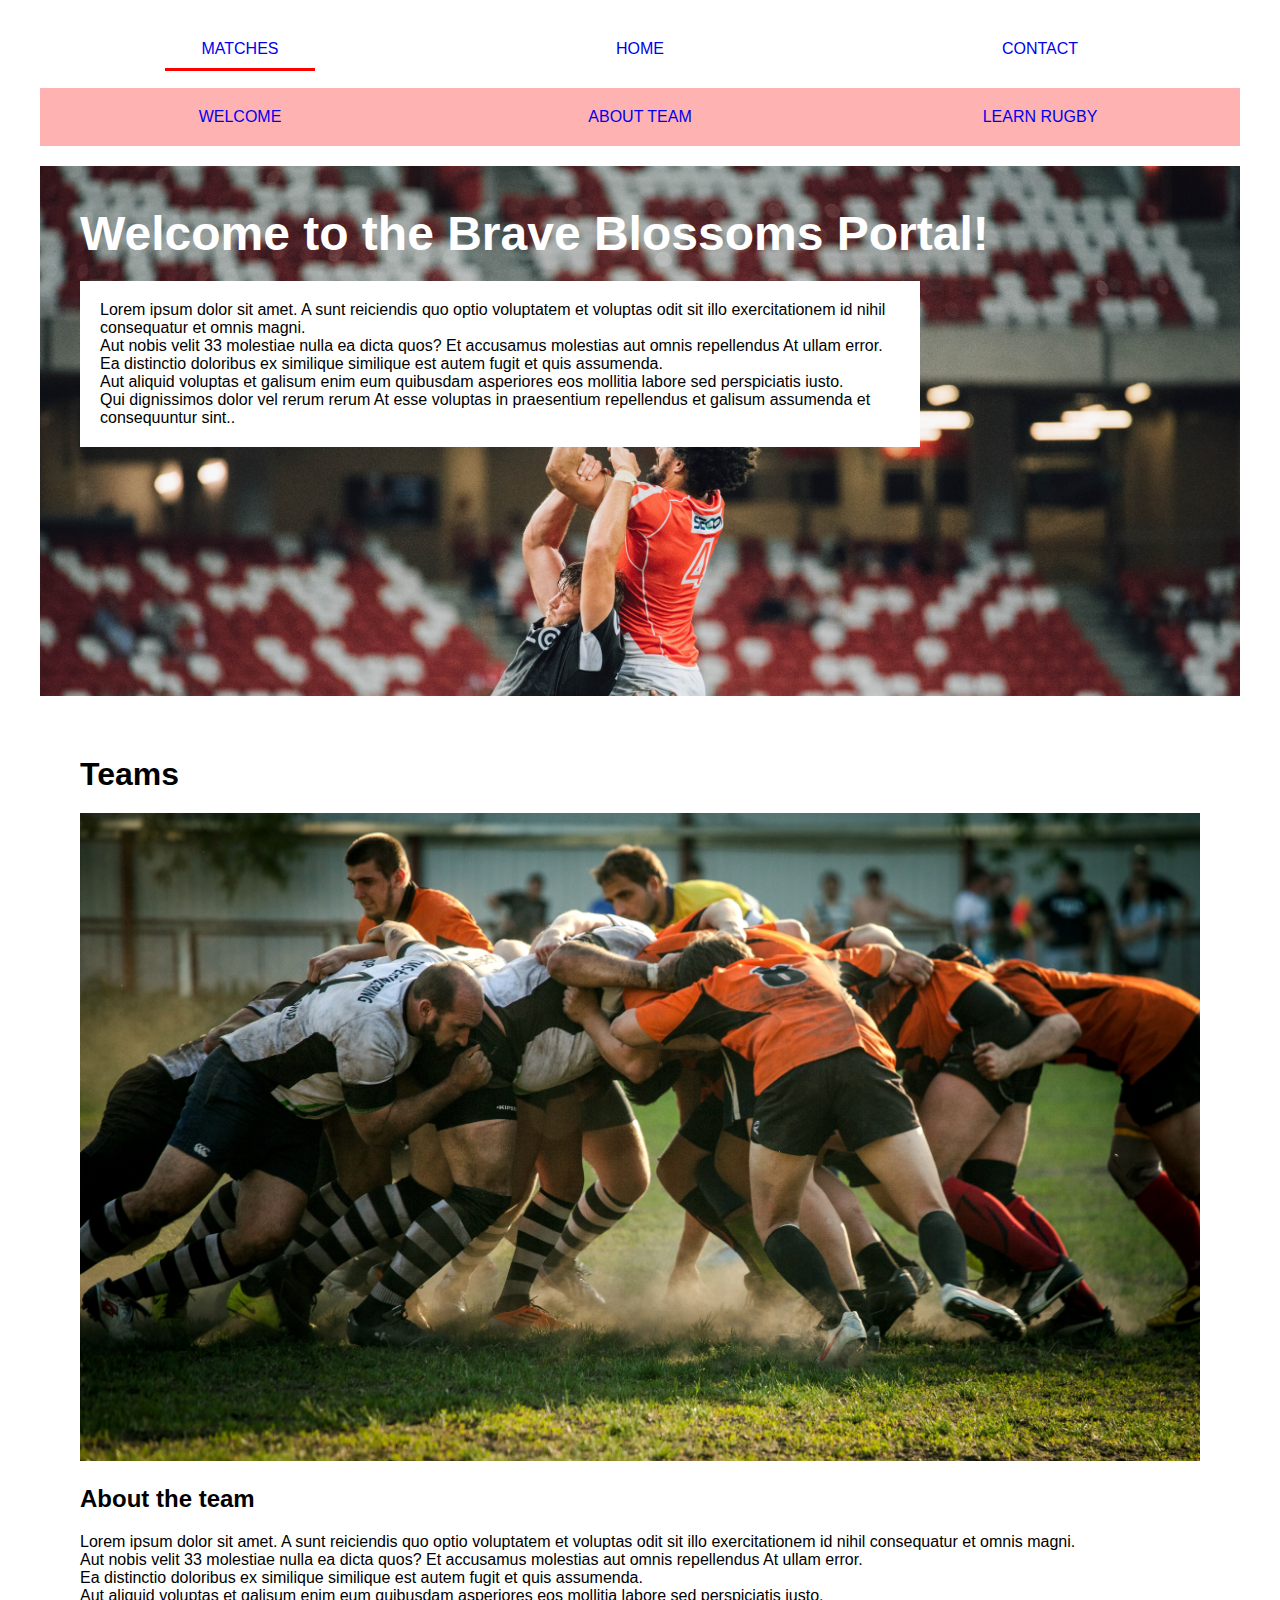
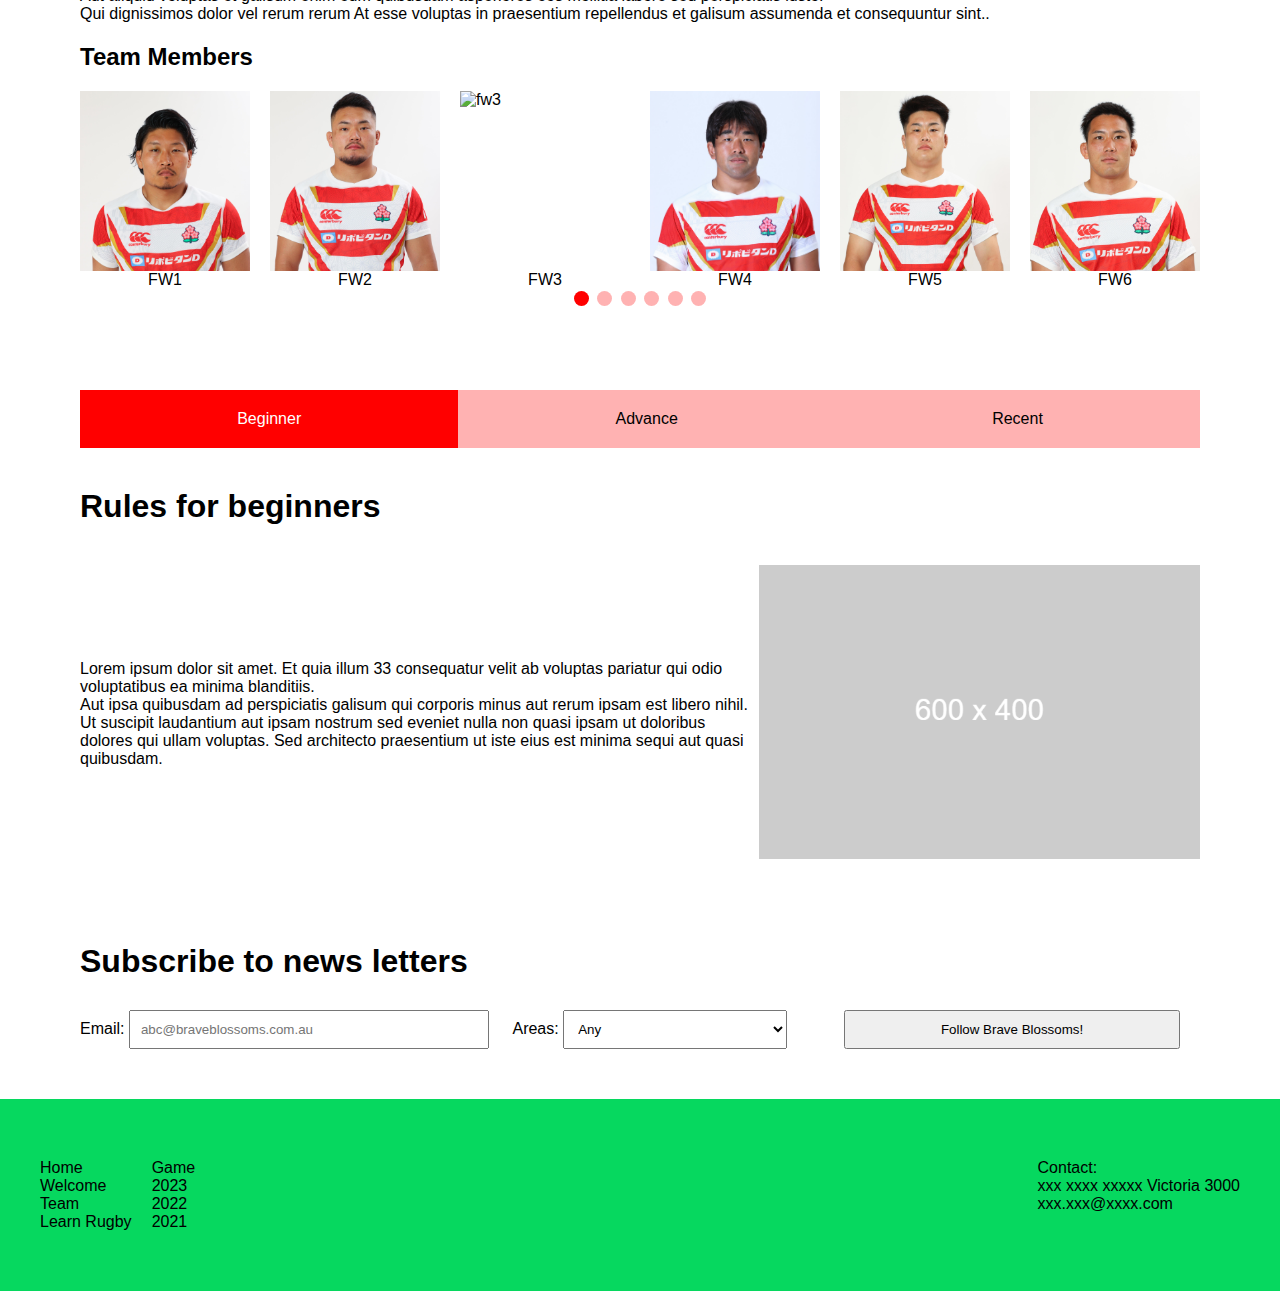
==== commit bf31eb33: "fixed navs" ====
--- a/index.html
+++ b/index.html
@@ -14,9 +14,9 @@
             <div class="wrapper">
                 <nav id="top-nav">
                     <ul>
-                        <li><a href="#matches" data-nav="matches">MATCHES</a></li>
-                        <li><a href="#home" data-nav="home">HOME</a></li>
-                        <li><a href="#contact" data-nav="contact">CONTACT</a></li>
+                        <li class="top-nav-list active"><a href="#matches" data-nav="matches">MATCHES</a></li>
+                        <li class="top-nav-list"><a href="#home" data-nav="home">HOME</a></li>
+                        <li class="top-nav-list"><a href="#contact" data-nav="contact">CONTACT</a></li>
                     </ul>
                 </nav>
             </div>
@@ -25,9 +25,9 @@
             <div class="wrapper">
                 <nav id="second-nav">
                     <ul>
-                        <li><a href="#welcome">WELCOME</a></li>
-                        <li><a href="#teams">ABOUT TEAM</a></li>
-                        <li><a href="#learn_rugby">LEARN RUGBY</a></li>
+                        <li class="second-nav-list"><a href="#welcome">WELCOME</a></li>
+                        <li class="second-nav-list"><a href="#teams">ABOUT TEAM</a></li>
+                        <li class="second-nav-list"><a href="#learn_rugby">LEARN RUGBY</a></li>
                     </ul>
                 </nav>
                 <section id="welcome">
@@ -746,6 +746,13 @@
                     <div class="contact_point"></div>
                 </section>
                 <form id="contact-form">
+                    <div class="alert">
+                        <ul>
+                            <li>Please fill First Name, Last Name, Email address, category, Description</li>
+                            <li>Please enter valid email adress.</li>
+                            <li>Please enter valid phone number.</li>
+                        </ul>
+                    </div>
                     <label for="fname">First Name: </label>
                     <input name="fname" aria-label="fname" type="text" required>
                     <label for="lname">Last Name: </label>
@@ -755,7 +762,7 @@
                     <label for="phone">Phone: </label>
                     <input name="phone" aria-label="phone" type="phone">
                     <label for="category" class="left">Category: </label>
-                    <select name="category">
+                    <select name="category" required>
                         <option type="checkbox" aria-label="checkbox_team">About Team</option>
                         <option type="checkbox" aria-label="checkbox_game">About Game</option>
                         <option type="checkbox" aria-label="checkbox_team">About Team</option>
@@ -779,11 +786,15 @@
                         <input type="email" name="subemail" aria-label="submail" placeholder="abc@braveblossoms.com.au">
                         <label for="area" class="dropdown">Areas: </label>
                         <select name="area">
-                            <option type="checkbox" aria-label="checkbox_team">About Team</option>
-                            <option type="checkbox" aria-label="checkbox_game">About Game</option>
-                            <option type="checkbox" aria-label="checkbox_team">About Team</option>
-                            <option type="checkbox" aria-label="checkbox_team">About Team</option>
-                            <option type="checkbox" aria-label="checkbox_team">About Team</option>
+                            <option type="checkbox" aria-label="any">Any</option>
+                            <option type="checkbox" aria-label="hokkaido">Hokkaido</option>
+                            <option type="checkbox" aria-label="tohoku">Tohoku</option>
+                            <option type="checkbox" aria-label="kanto">Kanto</option>
+                            <option type="checkbox" aria-label="tokai">Tokai</option>
+                            <option type="checkbox" aria-label="kansai">Kansai</option>
+                            <option type="checkbox" aria-label="shikoku">Shikoku</option>
+                            <option type="checkbox" aria-label="kyushu">Kyushu</option>
+                            <option type="checkbox" aria-label="Okinawa">Okinawa</option>
                         </select>
                         <input type="submit" value="Follow Brave Blossoms!" aria-label="submit">
                     </form>
--- a/css/style.css
+++ b/css/style.css
@@ -21,17 +21,12 @@
     margin: 0 auto;
 }
 
-#top-nav,
-#second-nav{
+#top-nav{
     margin:0 auto;  
 }
 
 #top-nav{
-    padding: 40px;
-}
-
-#second-nav{
-    padding: 20px 40px;
+    padding: 40px 0px 20px 0px;
 }
 
 #top-nav ul,
@@ -44,8 +39,27 @@
 
 #top-nav ul li,
 #second-nav ul li{
+    padding-bottom: 10px;
     text-align: center;
     width: 150px;
+    position: relative;
+}
+
+#top-nav ul li:after{
+    position: absolute;
+    left: 50%;
+    content: '';
+    height: 3px;
+    background: #f00;
+    transition: all 0.5s linear;
+    width: 0;
+    bottom: -3px;
+}
+
+#top-nav ul li:hover:after,
+#top-nav ul li.active:after{
+    width: 100%;
+    left: 0px;
 }
 
 h1{
@@ -67,8 +81,7 @@
 section#teams,
 section#learn_rugby,
 section.match-wrap,
-aside#contact,
-footer{
+aside#contact{
     padding: 40px;
 }
 
@@ -290,6 +303,7 @@
     text-align: center;
 }
 
+#second-nav ul li,
 section#learn_rugby nav ul li,
 aside#matches nav ul li{
     cursor: pointer;
@@ -301,7 +315,8 @@
 section#learn_rugby nav ul li:hover,
 section#learn_rugby nav ul li.active,
 aside#matches nav ul li:hover,
-aside#matches nav ul li.active{
+aside#matches nav ul li.active,
+#second-nav ul li:hover{
     background-color: rgba(255, 0, 0);
     color: #fff;
 }
@@ -458,6 +473,18 @@
     text-align: left;
 }
 
+aside#contact form#contact-form .alert{
+    margin: 20px auto;
+    width: 800px;
+    background-color: lightgray;
+    color: red;
+    padding: 20px;
+}
+
+aside#contact form#contact-form .alert li{
+    padding-bottom: 10px;
+}
+
 input,
 select{
     padding: 10px;
@@ -490,13 +517,17 @@
 }
 
 section#subscription{
-    padding: 0 40px;
+    padding: 20px 40px;
     margin-bottom: 20px;
 }
 
 footer section#subscription input{
+    width: 30%;
+    margin-right: 20px;
+}
+
+footer section#subscription select{
     width: 20%;
-    margin-right: 20px;
 }
 
 section#footer > div{
@@ -506,7 +537,7 @@
 }
 
 footer section#footer{
-    padding: 40px 0;
+    padding: 40px;
     background-color: #06D85F;
 }
 
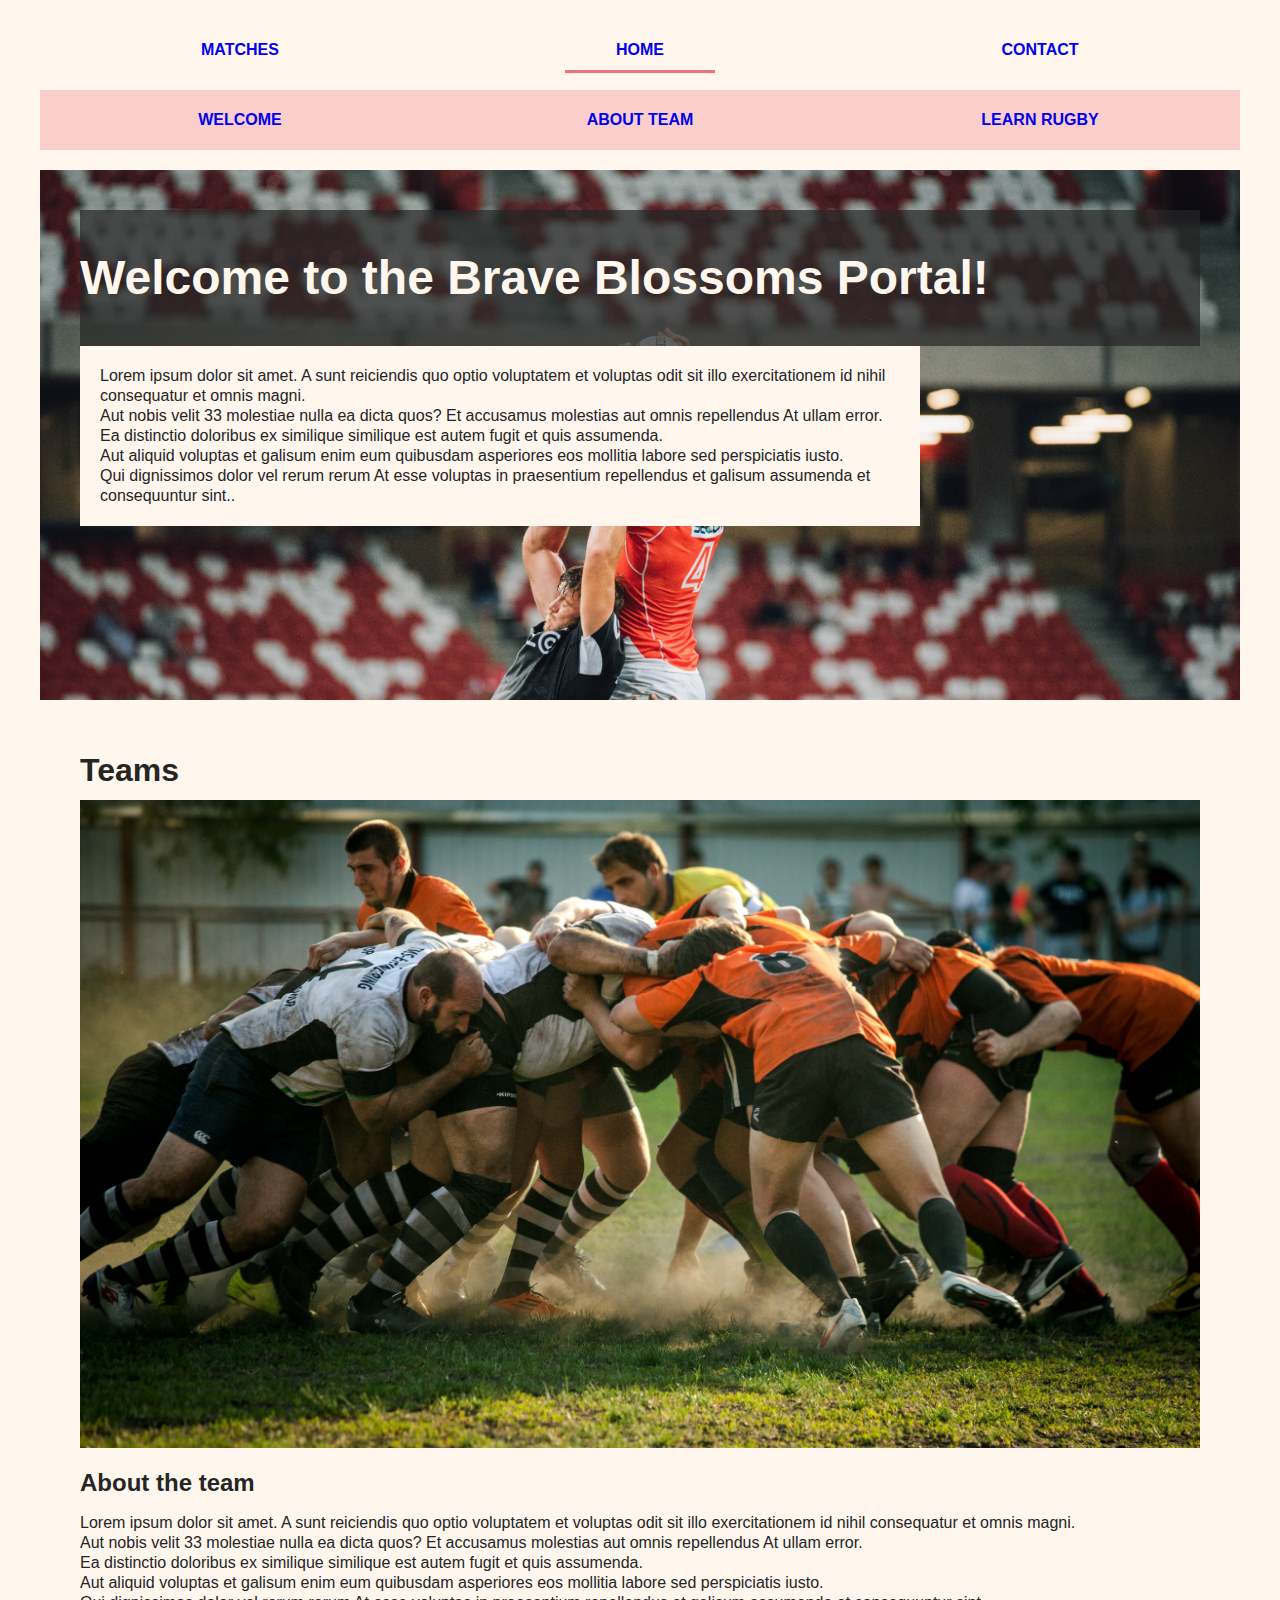
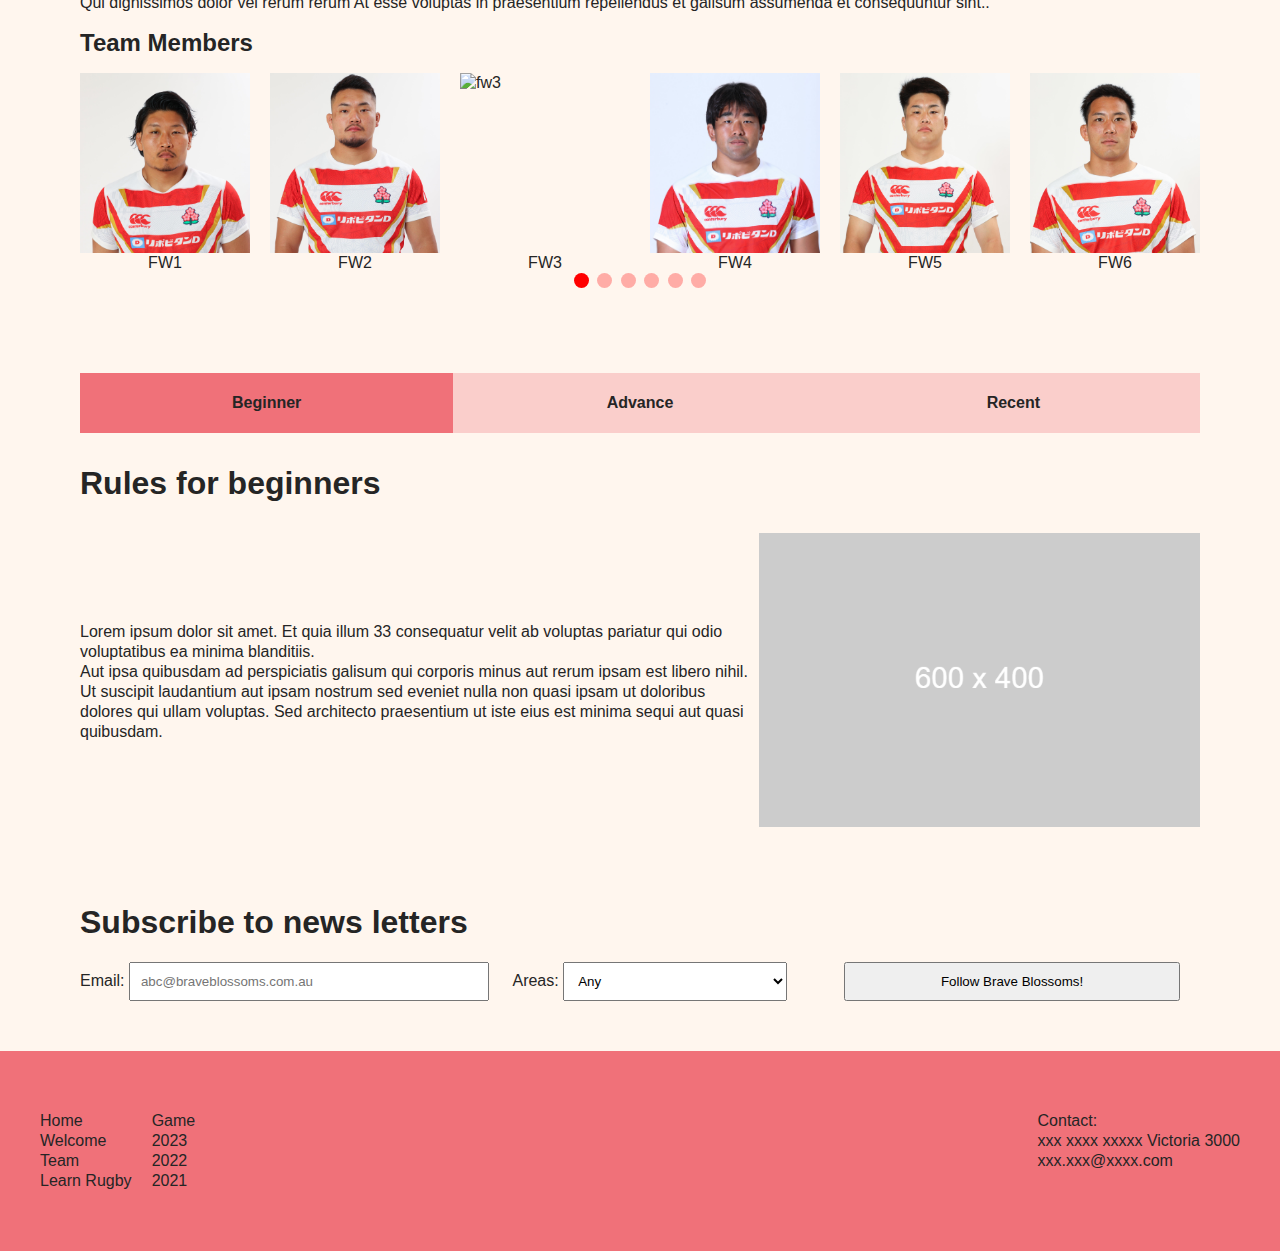
==== commit 383d8e4c: "fixed css" ====
--- a/index.html
+++ b/index.html
@@ -14,8 +14,8 @@
             <div class="wrapper">
                 <nav id="top-nav">
                     <ul>
-                        <li class="top-nav-list active"><a href="#matches" data-nav="matches">MATCHES</a></li>
-                        <li class="top-nav-list"><a href="#home" data-nav="home">HOME</a></li>
+                        <li class="top-nav-list"><a href="#matches" data-nav="matches">MATCHES</a></li>
+                        <li class="top-nav-list active"><a href="#home" data-nav="home">HOME</a></li>
                         <li class="top-nav-list"><a href="#contact" data-nav="contact">CONTACT</a></li>
                     </ul>
                 </nav>
@@ -25,7 +25,7 @@
             <div class="wrapper">
                 <nav id="second-nav">
                     <ul>
-                        <li class="second-nav-list"><a href="#welcome">WELCOME</a></li>
+                        <li class="second-nav-list active"><a href="#welcome">WELCOME</a></li>
                         <li class="second-nav-list"><a href="#teams">ABOUT TEAM</a></li>
                         <li class="second-nav-list"><a href="#learn_rugby">LEARN RUGBY</a></li>
                     </ul>
@@ -746,21 +746,21 @@
                     <div class="contact_point"></div>
                 </section>
                 <form id="contact-form">
-                    <div class="alert">
+                    <div class="alert hidden">
                         <ul>
-                            <li>Please fill First Name, Last Name, Email address, category, Description</li>
+                            <!-- <li>Please fill First Name, Last Name, Email address, category, Description</li>
                             <li>Please enter valid email adress.</li>
-                            <li>Please enter valid phone number.</li>
+                            <li>Please enter valid phone number.</li> -->
                         </ul>
                     </div>
                     <label for="fname">First Name: </label>
-                    <input name="fname" aria-label="fname" type="text" required>
+                    <input id="fname" name="fname" aria-label="fname" type="text" placeholder="First name" required>
                     <label for="lname">Last Name: </label>
-                    <input name="lname" aria-label="lname" type="text" required>
+                    <input id="lname" name="lname" aria-label="lname" type="text" placeholder="Last name" required>
                     <label for="email">Email: </label>
-                    <input name="email" aria-label="email" type="email" required>
+                    <input id="email" name="email" aria-label="contact-email" type="contact-email"  placeholder="email@braveblossoms.com" required>
                     <label for="phone">Phone: </label>
-                    <input name="phone" aria-label="phone" type="phone">
+                    <input id="phone" name="phone" aria-label="phone" type="phone" >
                     <label for="category" class="left">Category: </label>
                     <select name="category" required>
                         <option type="checkbox" aria-label="checkbox_team">About Team</option>
@@ -770,7 +770,7 @@
                         <option type="checkbox" aria-label="checkbox_team">About Team</option>
                     </select>
                     <label for="query" class="left">Description: </label>
-                    <textarea name="query" aria-label="query" type="text" required></textarea>
+                    <textarea id="query" name="query" aria-label="query" type="text" required></textarea>
                     <label for="file" class="left">Select a file:</label>
                     <input type="file" id="file" name="file">
                     <input type="submit" value="Send Message" aria-label="submit">
--- a/css/style.css
+++ b/css/style.css
@@ -1,7 +1,14 @@
 * {
     margin: 0;
     padding: 0;
+}
+
+body{
     font-family: Arial, Helvetica, sans-serif;
+    font-size: 16px;
+    line-height: 20px;
+    background-color: #FFF6EE;
+    color: #252525;
 }
 
 ul{
@@ -14,6 +21,21 @@
 
 address{
     font-style: normal;
+}
+
+h1{
+    padding: 20px 0;
+    font-size: 3em; 
+}
+   
+h2{
+   font-size: 2em;
+   padding-bottom: 20px;
+}
+   
+h3{
+   font-size: 1.5em;
+   padding-bottom: 20px;
 }
 
 .wrapper{
@@ -22,10 +44,7 @@
 }
 
 #top-nav{
-    margin:0 auto;  
-}
-
-#top-nav{
+    margin:0 auto;
     padding: 40px 0px 20px 0px;
 }
 
@@ -38,11 +57,15 @@
 }
 
 #top-nav ul li,
-#second-nav ul li{
+#second-nav ul li,
+section#learn_rugby nav ul li,
+aside#matches nav ul li{
+    cursor: pointer;
     padding-bottom: 10px;
     text-align: center;
     width: 150px;
     position: relative;
+    font-weight: bold;
 }
 
 #top-nav ul li:after{
@@ -50,7 +73,7 @@
     left: 50%;
     content: '';
     height: 3px;
-    background: #f00;
+    background: rgb(240, 113, 121);
     transition: all 0.5s linear;
     width: 0;
     bottom: -3px;
@@ -62,19 +85,20 @@
     left: 0px;
 }
 
-h1{
- padding-bottom: 20px;
- font-size: 3em; 
-}
-
-h2{
-    font-size: 2em;
-    padding-bottom: 20px;
-}
-
-h3{
-    font-size: 1.5em;
-    padding-bottom: 20px;
+#second-nav ul li,
+section#learn_rugby nav ul li,
+aside#matches nav ul li{
+    flex-grow: 1;
+    padding: 20px 0;
+    background-color: rgba(240, 113, 121, 0.3);
+}
+
+section#learn_rugby nav ul li:hover,
+section#learn_rugby nav ul li.active,
+aside#matches nav ul li:hover,
+aside#matches nav ul li.active,
+#second-nav ul li:hover{
+    background-color: rgba(240, 113, 121);
 }
 
 section#welcome,
@@ -94,11 +118,13 @@
 }
 
 section#welcome h1{
-    color: #fff;
+    color: #FFF6EE;
+    background: rgba(37, 37, 37, 0.7);
+    line-height: 2em;
 }
 
 section#welcome article{
-    background: white;
+    background: #FFF6EE;
     padding: 20px;
     width: 800px;
 }
@@ -298,29 +324,6 @@
     color: #06D85F;
 }
 
-section#learn_rugby nav,
-aside#matches nav{
-    text-align: center;
-}
-
-#second-nav ul li,
-section#learn_rugby nav ul li,
-aside#matches nav ul li{
-    cursor: pointer;
-    flex-grow: 1;
-    padding: 20px 0;
-    background-color: rgba(255, 0, 0, 0.3);
-}
-
-section#learn_rugby nav ul li:hover,
-section#learn_rugby nav ul li.active,
-aside#matches nav ul li:hover,
-aside#matches nav ul li.active,
-#second-nav ul li:hover{
-    background-color: rgba(255, 0, 0);
-    color: #fff;
-}
-
 section#learn_rugby .rule-card{
     margin-top: 40px;
 }
@@ -347,6 +350,7 @@
     border-bottom: 5px rgba(255, 0, 0) solid;
     flex-wrap: wrap;
     justify-content: space-evenly;
+    height: 100%;
 }
 
 section.match_card table,
@@ -381,7 +385,11 @@
     font-size: 20px;
 }
 
-section.match_card table tr.match_teams{
+section.match_card table tr{
+    height: 40px;
+}
+
+section.match_card table tr.match{
     height: 100px;
 }
 
@@ -396,8 +404,8 @@
 }
 
 section.match_card table tr.match_teams img.team{
-    width: 100px;
-    height: 100px;
+    width: 80px;
+    height: 80px;
 }
 
 section.match_card table .match_title th{
@@ -445,17 +453,17 @@
 aside#contact section#contact_address .contact_details{
     height: 10vh;
     margin: 0 auto;
-    background-color: aquamarine;
+    background-color: rgba(240, 113, 121);
     text-align: center;
     padding-top: 20px;
 }
 
 aside#contact section#contact_address .contact_point{
     margin: 0 auto;
-    background-color: #fff;
+    background-color: #FFF6EE;
     border-left: 590px solid transparent;
     border-right: 590px solid transparent;
-    border-top: 100px solid aquamarine;
+    border-top: 100px solid rgba(240, 113, 121);
 }
 
 form#contact-form{
@@ -538,7 +546,7 @@
 
 footer section#footer{
     padding: 40px;
-    background-color: #06D85F;
+    background-color: rgba(240, 113, 121);
 }
 
 #footer-nav{
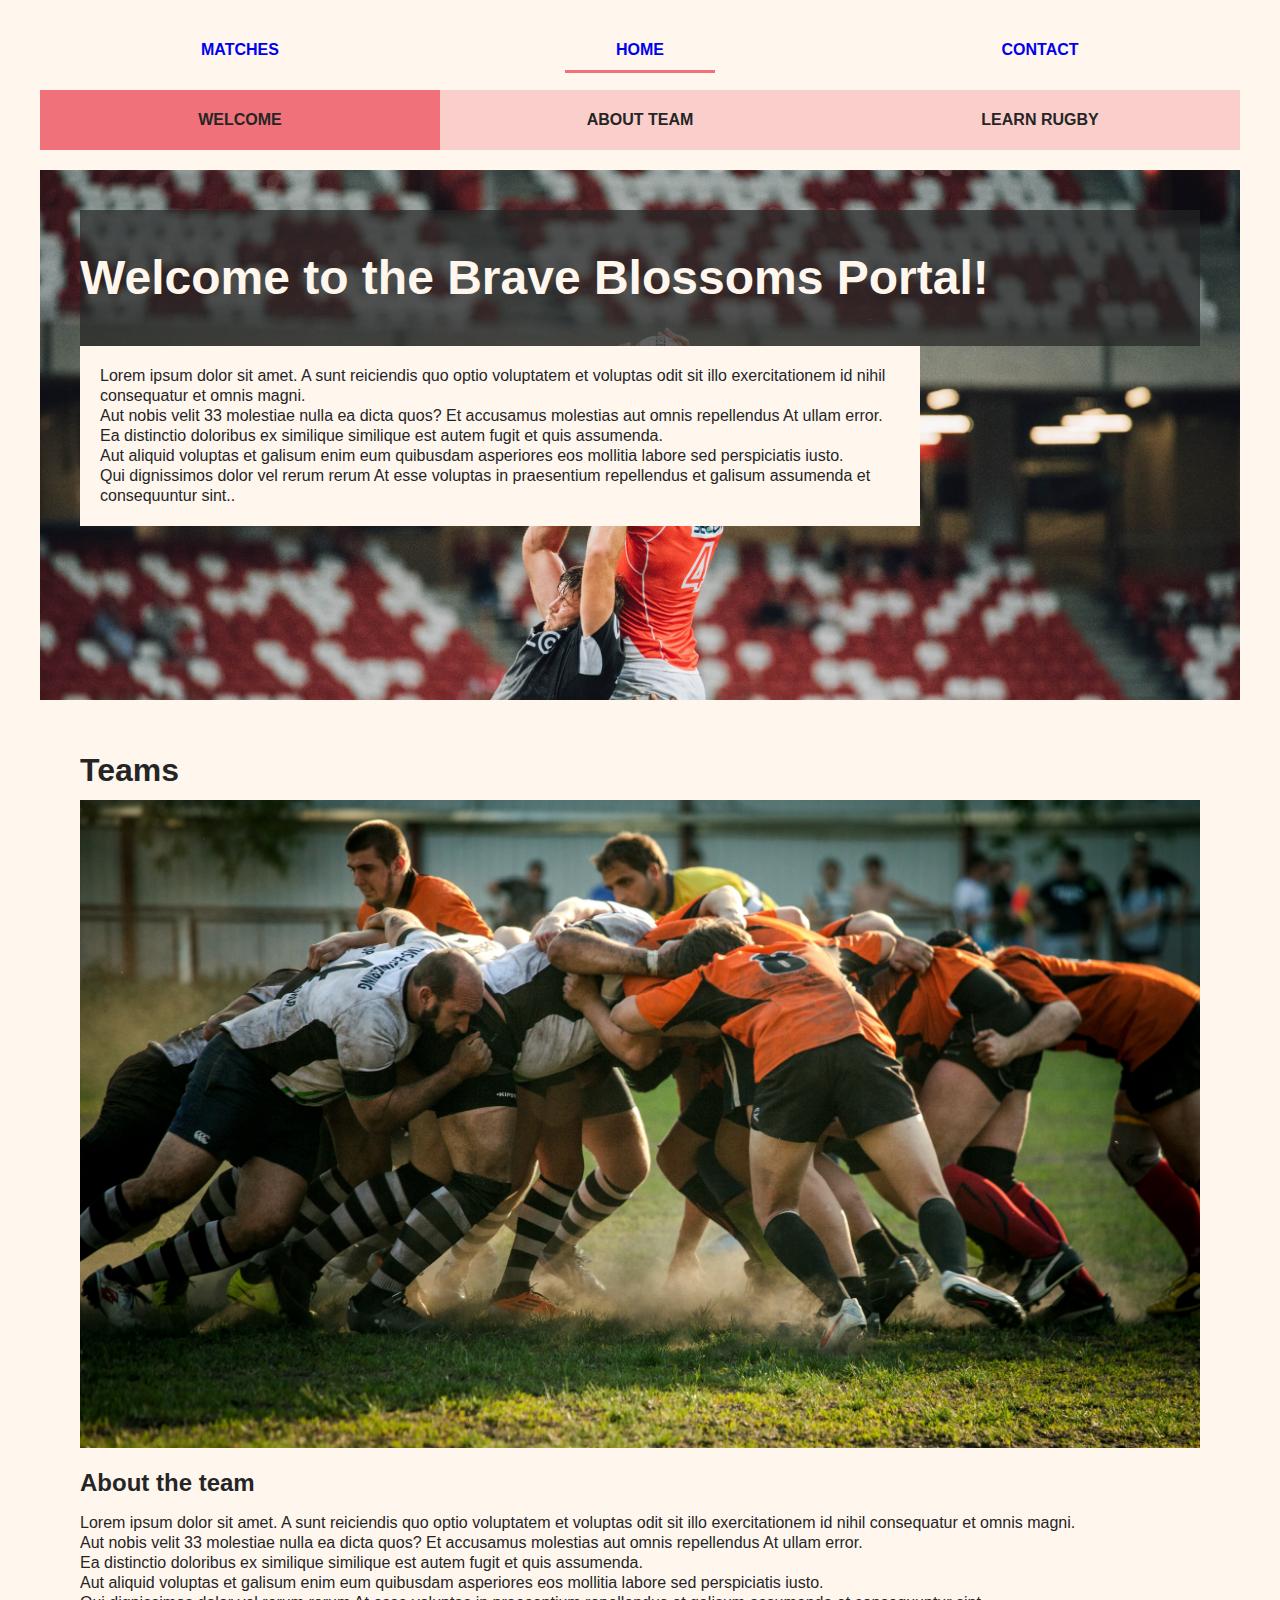
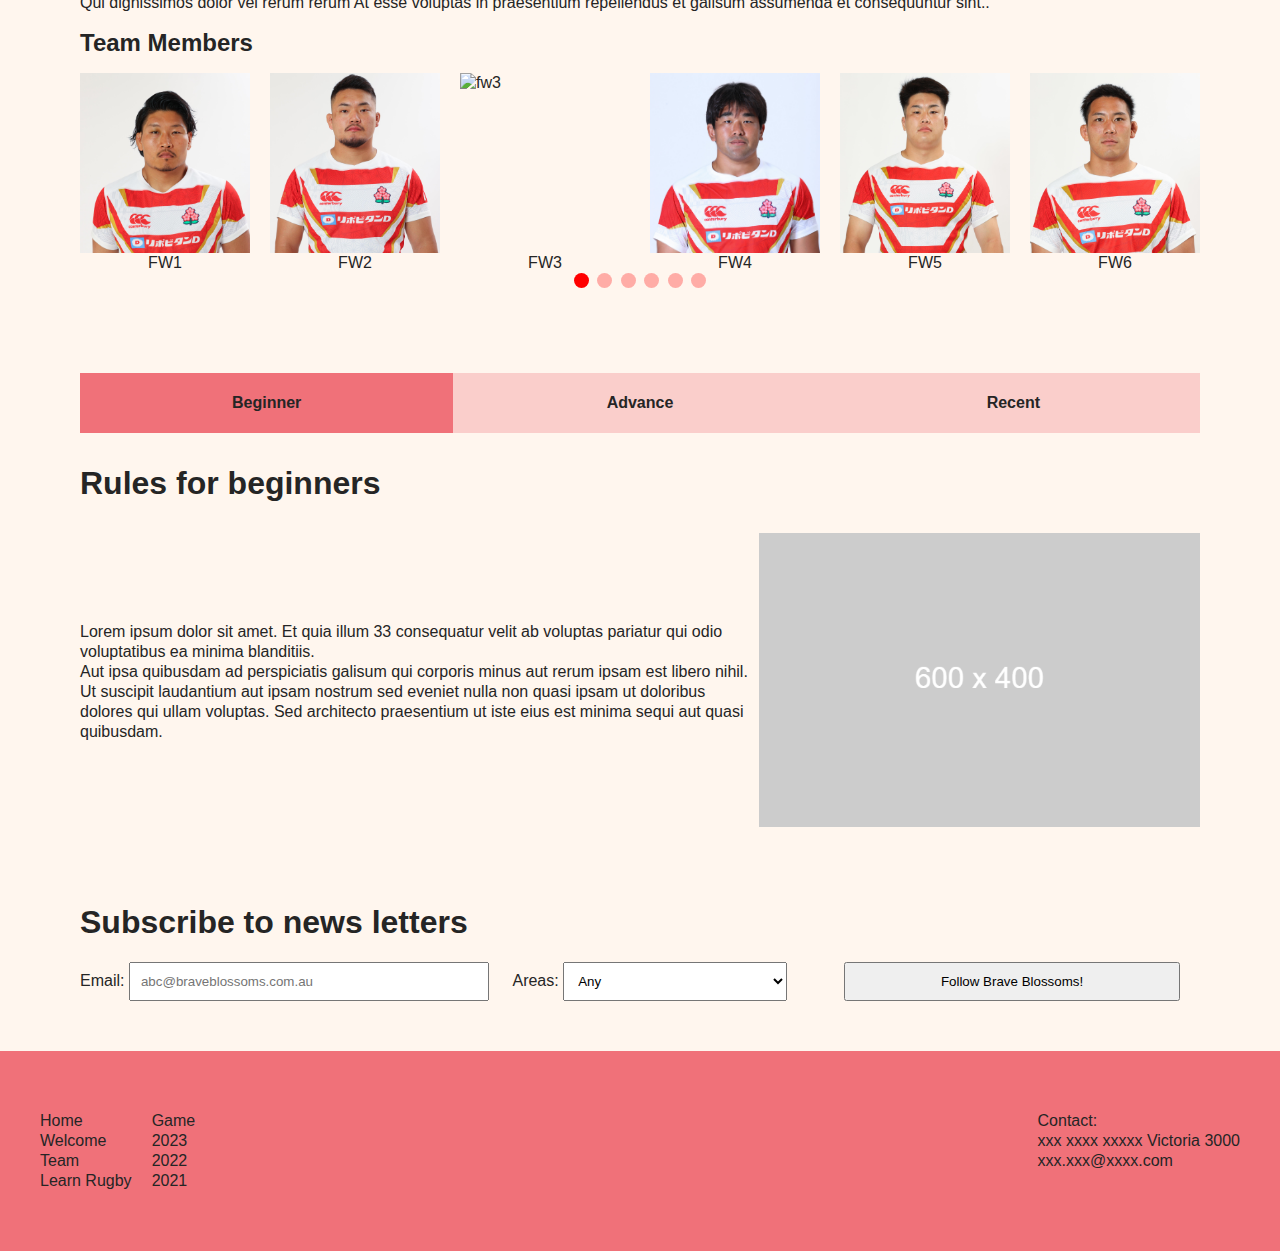
==== commit b96437a1: "added validation for the contact form" ====
--- a/index.html
+++ b/index.html
@@ -25,9 +25,9 @@
             <div class="wrapper">
                 <nav id="second-nav">
                     <ul>
-                        <li class="second-nav-list active"><a href="#welcome">WELCOME</a></li>
-                        <li class="second-nav-list"><a href="#teams">ABOUT TEAM</a></li>
-                        <li class="second-nav-list"><a href="#learn_rugby">LEARN RUGBY</a></li>
+                        <li class="second-nav-list active" data-nav="welcome">WELCOME</li>
+                        <li class="second-nav-list" data-nav="teams">ABOUT TEAM</li>
+                        <li class="second-nav-list" data-nav="learn_rugby">LEARN RUGBY</li>
                     </ul>
                 </nav>
                 <section id="welcome">
@@ -746,8 +746,8 @@
                     <div class="contact_point"></div>
                 </section>
                 <form id="contact-form">
-                    <div class="alert hidden">
-                        <ul>
+                    <div id ="alert" class="alert hidden">
+                        <ul id="alert-list">
                             <!-- <li>Please fill First Name, Last Name, Email address, category, Description</li>
                             <li>Please enter valid email adress.</li>
                             <li>Please enter valid phone number.</li> -->
@@ -773,7 +773,7 @@
                     <textarea id="query" name="query" aria-label="query" type="text" required></textarea>
                     <label for="file" class="left">Select a file:</label>
                     <input type="file" id="file" name="file">
-                    <input type="submit" value="Send Message" aria-label="submit">
+                    <input type="submit" id="contact-submit" value="Send Message" aria-label="submit">
                 </form>
             </div> 
         </aside>
--- a/css/style.css
+++ b/css/style.css
@@ -97,7 +97,8 @@
 section#learn_rugby nav ul li.active,
 aside#matches nav ul li:hover,
 aside#matches nav ul li.active,
-#second-nav ul li:hover{
+#second-nav ul li:hover,
+#second-nav ul li.active{
     background-color: rgba(240, 113, 121);
 }
 
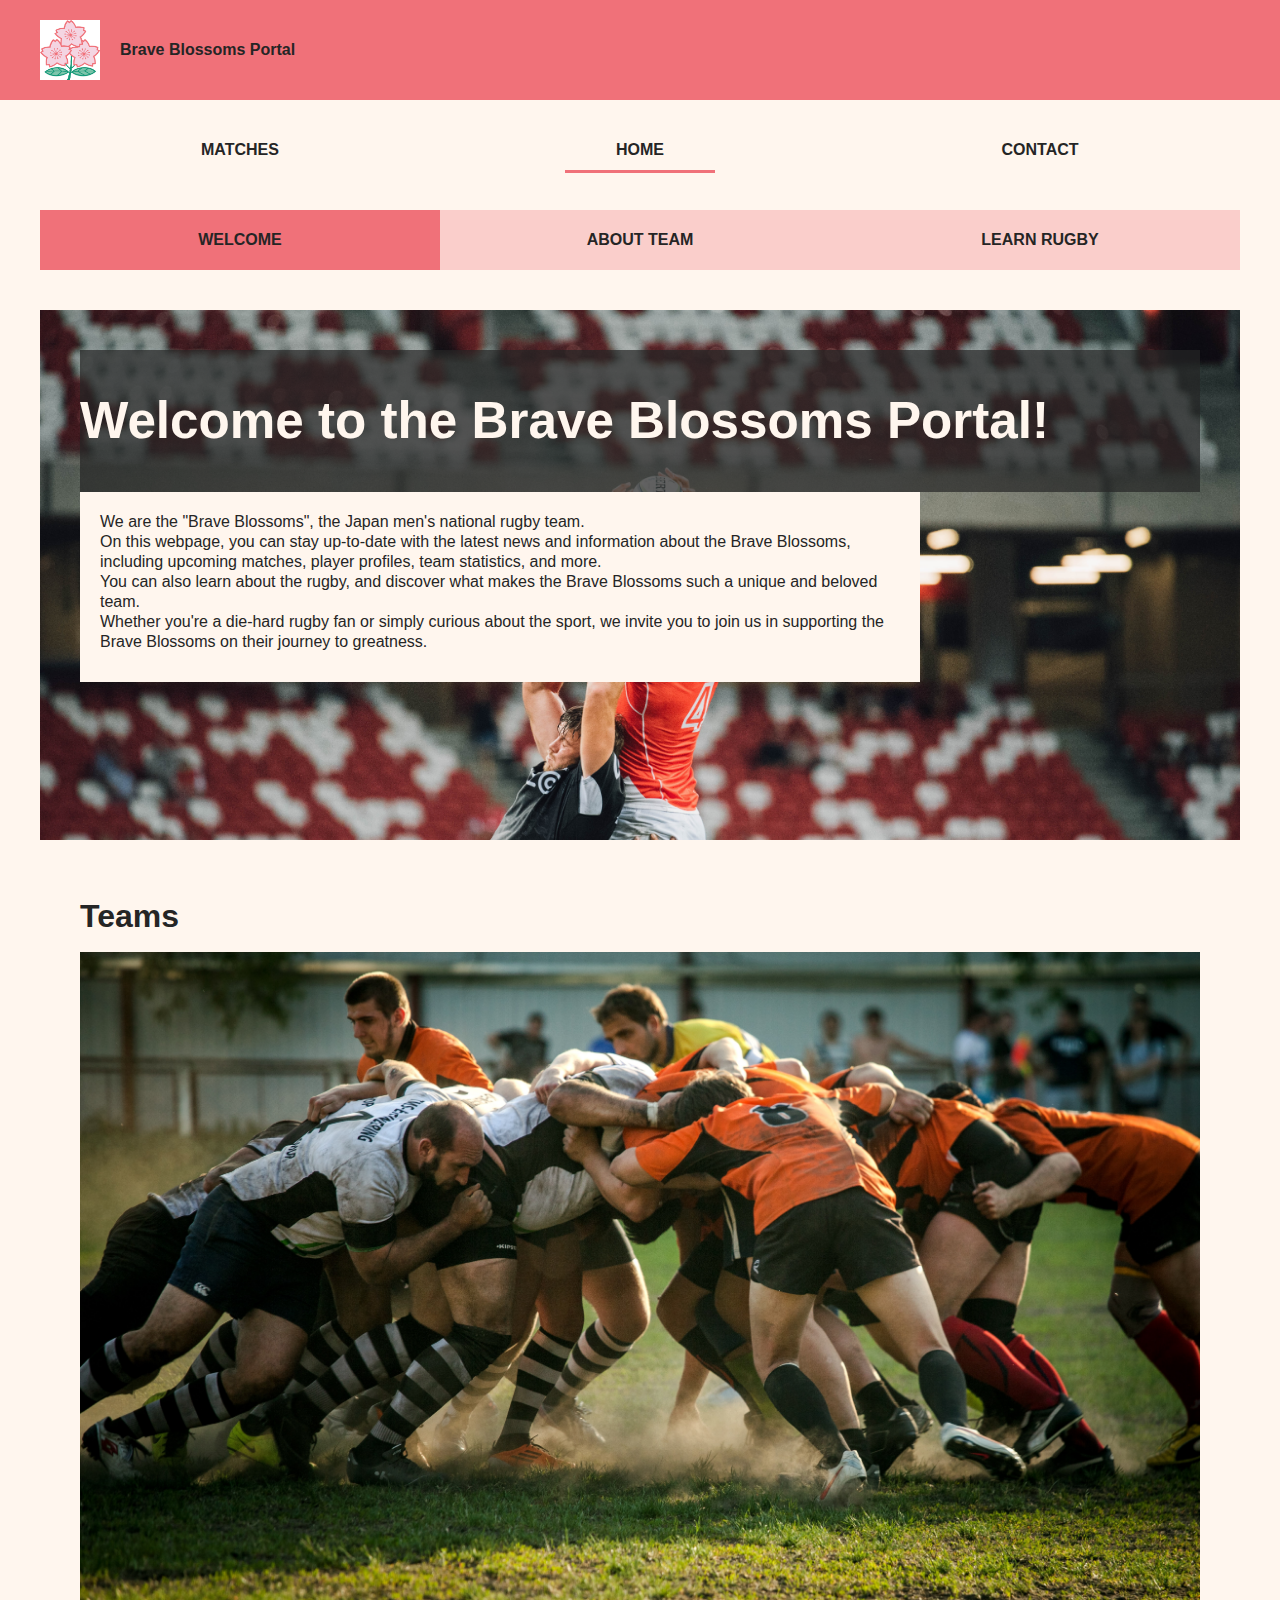
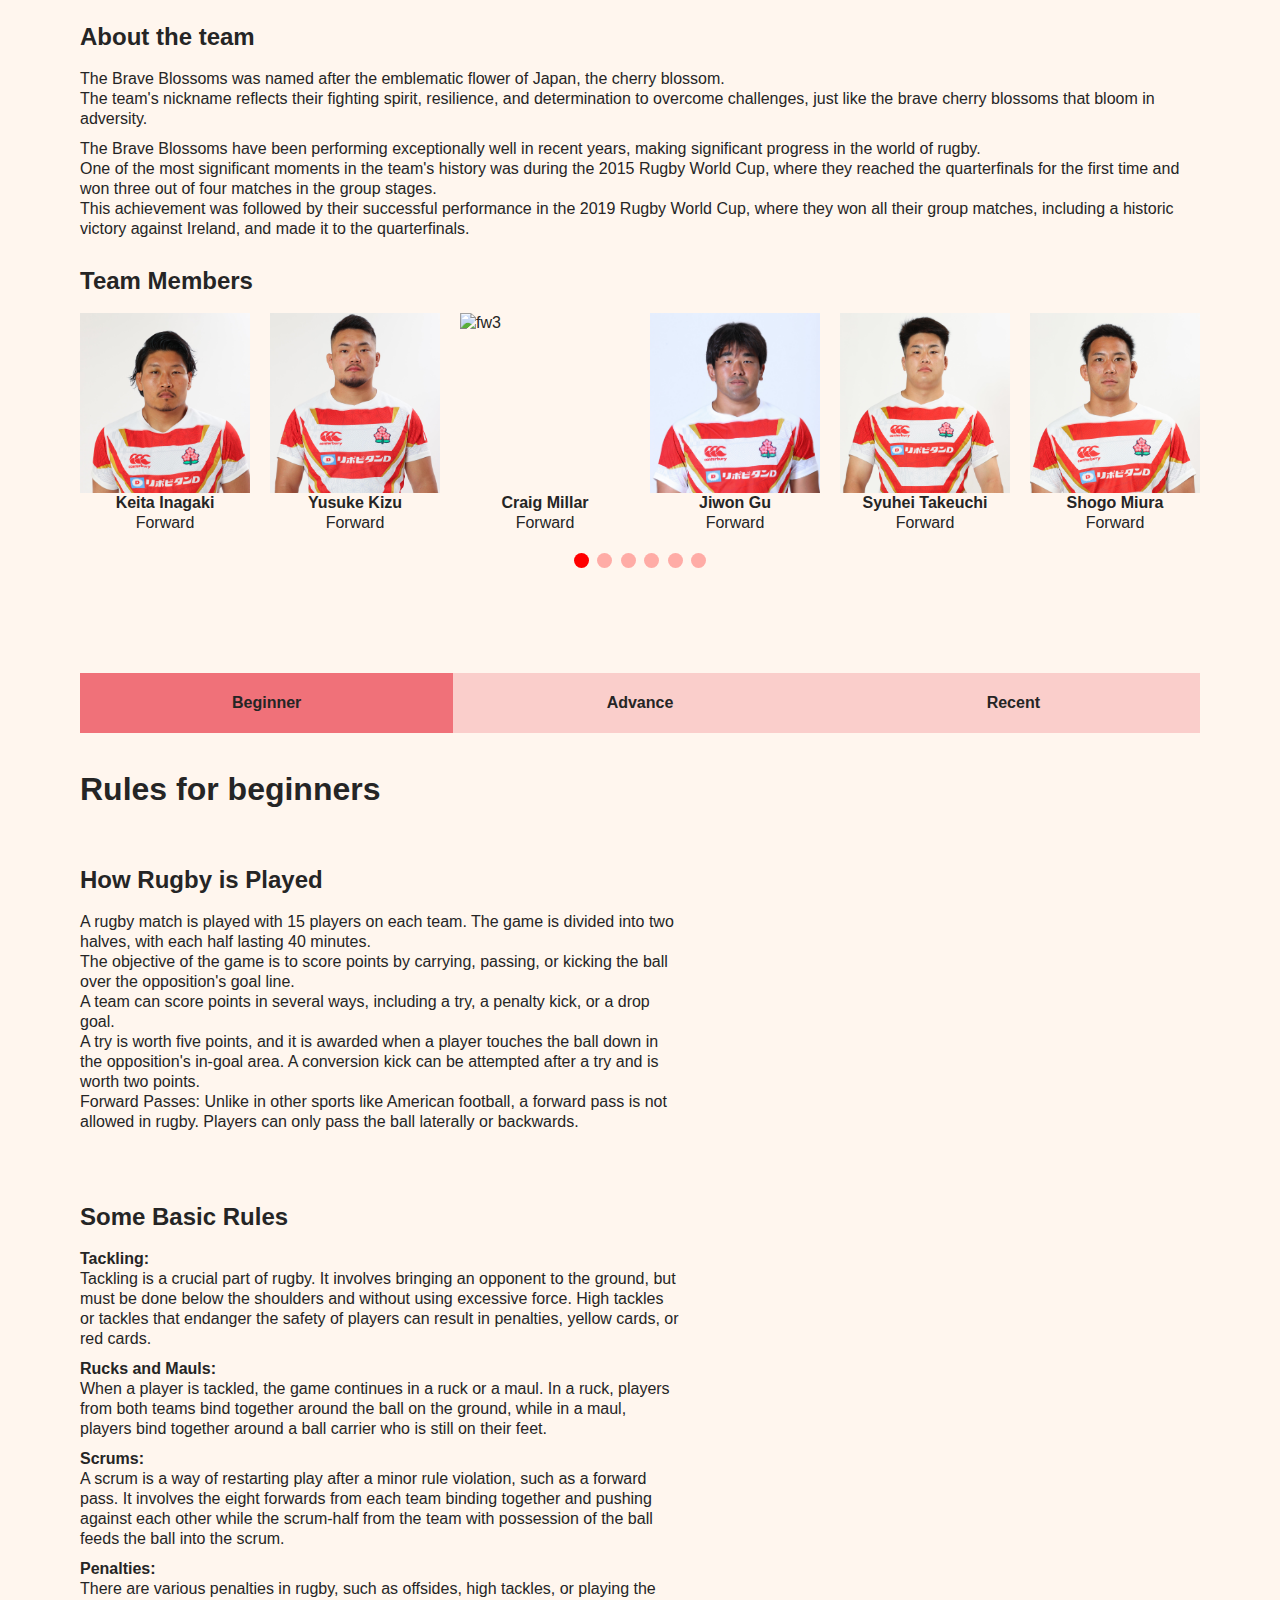
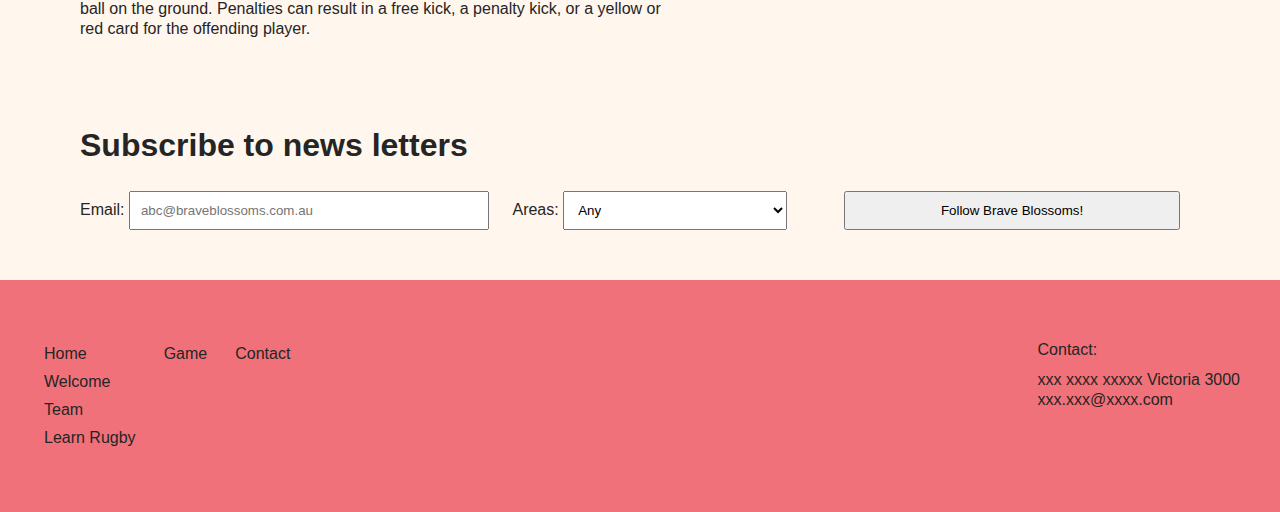
==== commit 2d2a1a86: "added comment in the js" ====
--- a/index.html
+++ b/index.html
@@ -11,12 +11,18 @@
     </head>
     <body>
         <header>
+            <div class="logo">
+                <div class="wrapper">
+                    <img src="./img/teams/jpn.png" alt="Brave Blossoms Logo">
+                    <h4>Brave Blossoms Portal</h4>
+                </div>
+            </div>
             <div class="wrapper">
                 <nav id="top-nav">
                     <ul>
-                        <li class="top-nav-list"><a href="#matches" data-nav="matches">MATCHES</a></li>
-                        <li class="top-nav-list active"><a href="#home" data-nav="home">HOME</a></li>
-                        <li class="top-nav-list"><a href="#contact" data-nav="contact">CONTACT</a></li>
+                        <li id="nav-matches" class="top-nav-list" data-nav="matches">MATCHES</li>
+                        <li id="nav-home" class="top-nav-list active" data-nav="home">HOME</li>
+                        <li id="nav-contact" class="top-nav-list" data-nav="contact">CONTACT</li>
                     </ul>
                 </nav>
             </div>
@@ -33,13 +39,10 @@
                 <section id="welcome">
                     <h1>Welcome to the Brave Blossoms Portal!</h1>
                     <article>
-                        <p>Lorem ipsum dolor sit amet. A sunt reiciendis quo optio voluptatem et voluptas odit sit illo exercitationem id nihil consequatur et omnis magni.</br>
-                            Aut nobis velit 33 molestiae nulla ea dicta quos? Et accusamus molestias aut omnis repellendus At ullam error.</br>
-                            Ea distinctio doloribus ex similique similique est autem fugit et quis assumenda.</br>
-                            Aut aliquid voluptas et galisum enim eum quibusdam asperiores eos mollitia labore sed perspiciatis iusto.</br>
-                            Qui dignissimos dolor vel rerum rerum At esse voluptas in praesentium repellendus et galisum assumenda et consequuntur sint..
-                        </p>
-                    </article>
+                        <p>We are the "Brave Blossoms", the Japan men's national rugby team. <br>
+                            On this webpage, you can stay up-to-date with the latest news and information about the Brave Blossoms, including upcoming matches, player profiles, team statistics, and more.<br>
+                            You can also learn about the rugby, and discover what makes the Brave Blossoms such a unique and beloved team.<br>
+                            Whether you're a die-hard rugby fan or simply curious about the sport, we invite you to join us in supporting the Brave Blossoms on their journey to greatness.
                 </section>
                 <section id="teams">
                     <h2>Teams</h2>
@@ -48,11 +51,14 @@
                     </figure>
                     <article class="about">
                         <h3>About the team</h3>
-                        <p>Lorem ipsum dolor sit amet. A sunt reiciendis quo optio voluptatem et voluptas odit sit illo exercitationem id nihil consequatur et omnis magni.</br>
-                            Aut nobis velit 33 molestiae nulla ea dicta quos? Et accusamus molestias aut omnis repellendus At ullam error.</br>
-                            Ea distinctio doloribus ex similique similique est autem fugit et quis assumenda.</br>
-                            Aut aliquid voluptas et galisum enim eum quibusdam asperiores eos mollitia labore sed perspiciatis iusto.</br>
-                            Qui dignissimos dolor vel rerum rerum At esse voluptas in praesentium repellendus et galisum assumenda et consequuntur sint..
+                        <p>
+                            The Brave Blossoms was named after the emblematic flower of Japan, the cherry blossom.<br>
+                            The team's nickname reflects their fighting spirit, resilience, and determination to overcome challenges, just like the brave cherry blossoms that bloom in adversity.<br>
+                        </p>
+                        <p>
+                            The Brave Blossoms have been performing exceptionally well in recent years, making significant progress in the world of rugby.<br>
+                            One of the most significant moments in the team's history was during the 2015 Rugby World Cup, where they reached the quarterfinals for the first time and won three out of four matches in the group stages.<br>
+                            This achievement was followed by their successful performance in the 2019 Rugby World Cup, where they won all their group matches, including a historic victory against Ireland, and made it to the quarterfinals.
                         </p>
                     </article>
                     <h3>Team Members</h3>
@@ -62,135 +68,127 @@
                             <div id="team-members" style="transform: translateX(0px);">
                             <figure class="team-member" data-member="fw1">
                                 <img src=".\img\members\fw1.jpg" alt="fw1">
-                                <figcaption class="fw1">FW1</figcaption>
+                                <figcaption class="fw1"><b>Keita Inagaki</b><br>Forward</figcaption>
                             </figure>
                             <figure class="team-member" data-member="fw2">
                                 <img src=".\img\members\fw2.jpg" alt="fw2">
-                                <figcaption class="fw1">FW2</figcaption>
+                                <figcaption class="fw1"><b>Yusuke Kizu</b><br>Forward</figcaption>
                             </figure>
                             <figure class="team-member" data-member="fw3">
                                 <img src=".\img\members\fw3.jpg" alt="fw3">
-                                <figcaption class="fw1">FW3</figcaption>
+                                <figcaption class="fw1"><b>Craig Millar</b><br>Forward</figcaption>
                             </figure>
                             <figure class="team-member" data-member="fw4">
                                 <img src=".\img\members\fw4.jpg" alt="fw4">
-                                <figcaption class="fw1">FW4</figcaption>
+                                <figcaption class="fw1"><b>Jiwon Gu</b><br>Forward</figcaption>
                             </figure>
                             <figure class="team-member" data-member="fw5">
                                 <img src=".\img\members\fw5.jpg" alt="fw5">
-                                <figcaption class="fw1">FW5</figcaption>
+                                <figcaption class="fw1"><b>Syuhei Takeuchi</b><br>Forward</figcaption>
                             </figure>
                             <figure class="team-member" data-member="fw6">
                                 <img src=".\img\members\fw6.jpg" alt="fw6">
-                                <figcaption class="fw1">FW6</figcaption>
+                                <figcaption class="fw1"><b>Shogo Miura</b><br>Forward</figcaption>
                             </figure>
                             <figure class="team-member" data-member="fw7">
                                 <img src=".\img\members\fw7.jpg" alt="fw7">
-                                <figcaption class="fw1">FW7</figcaption>
+                                <figcaption class="fw1"><b>Atsushi Sakate</b><br>Forward</figcaption>
                             </figure>
                             <figure class="team-member" data-member="fw8">
                                 <img src=".\img\members\fw8.jpg" alt="fw8">
-                                <figcaption class="fw1">FW8</figcaption>
+                                <figcaption class="fw1"><b>Takeshi Hino</b><br>Forward</figcaption>
                             </figure>
                             <figure class="team-member" data-member="fw9">
                                 <img src=".\img\members\fw9.jpg" alt="fw9">
-                                <figcaption class="fw9">FW9</figcaption>
+                                <figcaption class="fw9"><b>Kosuke Horikoshi</b><br>Forward</figcaption>
                             </figure>
                             <figure class="team-member" data-member="fw10">
                                 <img src=".\img\members\fw10.jpg" alt="fw12">
-                                <figcaption class="fw12">FW10</figcaption>
+                                <figcaption class="fw12"><b>Yuya Odo</b><br>Forward</figcaption>
                             </figure>
                             <figure class="team-member" data-member="fw11">
                                 <img src=".\img\members\fw11.jpg" alt="fw11">
-                                <figcaption class="fw1">FW11</figcaption>
+                                <figcaption class="fw1"><b>Naohiro Kotaki</b><br>Forward</figcaption>
                             </figure>
                             <figure class="team-member" data-member="fw12">
                                 <img src=".\img\members\fw12.jpg" alt="fw12">
-                                <figcaption class="fw12">FW12</figcaption>
+                                <figcaption class="fw12"><b>Wimpie Vanderwalt</b><br>Forward</figcaption>
                             </figure>
                             <figure class="team-member" data-member="fw13">
                                 <img src=".\img\members\fw13.jpg" alt="fw13">
-                                <figcaption class="fw13">FW13</figcaption>
+                                <figcaption class="fw13"><b>Daichi Akiyama</b><br>Forward</figcaption>
                             </figure>
                             <figure class="team-member" data-member="fw14">
                                 <img src=".\img\members\fw14.jpg" alt="fw14">
-                                <figcaption class="fw14">fw14</figcaption>
+                                <figcaption class="fw14">Kanji Shimokawa<br>Forward</figcaption>
                             </figure>
                             <figure class="team-member" data-member="fw15">
                                 <img src=".\img\members\fw15.jpg" alt="fw15">
-                                <figcaption class="fw15">FW15</figcaption>
+                                <figcaption class="fw15"><b>Pieter Labuschagne</b><br>Forward</figcaption>
                             </figure>
                             <figure class="team-member" data-member="fw16">
                                 <img src=".\img\members\fw16.jpg" alt="fw16">
-                                <figcaption class="fw16">FW16</figcaption>
+                                <figcaption class="fw16"><b>Masato Furukawa</b><br>Forward</figcaption>
                             </figure>
                             <figure class="team-member" data-member="fw17">
                                 <img src=".\img\members\fw17.jpg" alt="fw17">
-                                <figcaption class="fw17">FW17</figcaption>
+                                <figcaption class="fw17"><b>Michael Leitch</b><br>Forward</figcaption>
                             </figure>
                             <figure class="team-member" data-member="fw18">
                                 <img src=".\img\members\fw18.jpg" alt="fw18">
-                                <figcaption class="fw18">FW18</figcaption>
+                                <figcaption class="fw18"><b>Kazuki Himeno</b><br>Forward</figcaption>
                             </figure>
                             <figure class="team-member" data-member="fw19">
                                 <img src=".\img\members\fw19.jpg" alt="fw19">
-                                <figcaption class="fw19">FW19</figcaption>
+                                <figcaption class="fw19"><b>Jack Cornelsen</b><br>Forward</figcaption>
                             </figure>
                             <figure class="team-member" data-member="fw20">
                                 <img src=".\img\members\fw20.jpg" alt="fw20">
-                                <figcaption class="fw20">FW20</figcaption>
+                                <figcaption class="fw20"><b>Tevita Tatafu</b><br>Forward</figcaption>
                             </figure>
                             <figure class="team-member" data-member="fw21">
                                 <img src=".\img\members\fw21.jpg" alt="fw21">
-                                <figcaption class="fw21">FW21</figcaption>
-                            </figure>
-                            <figure class="team-member" data-member="fw22">
-                                <img src=".\img\members\fw22.jpg" alt="fw22">
-                                <figcaption class="fw22">FW22</figcaption>
+                                <figcaption class="fw21"><b>Faulua Makisi</b><br>Forward</figcaption>
                             </figure>
                             <figure class="team-member" data-member="bk1">
                                 <img src=".\img\members\bk1.jpg" alt="bk1">
-                                <figcaption class="bk1">BK1</figcaption>
+                                <figcaption class="bk1"><b>Naoto Saito</b><br>Back</figcaption>
                             </figure>
                             <figure class="team-member" data-member="bk2">
                                 <img src=".\img\members\bk2.jpg" alt="bk2">
-                                <figcaption class="bk2">BK2</figcaption>
+                                <figcaption class="bk2"><b>Kaito Shigeno</b><br>Back</figcaption>
                             </figure>
                             <figure class="team-member" data-member="bk3">
                                 <img src=".\img\members\bk3.jpg" alt="bk3">
-                                <figcaption class="bk3">BK3</figcaption>
+                                <figcaption class="bk3"><b>Yutaka Nagare</b><br>Back</figcaption>
                             </figure>
                             <figure class="team-member" data-member="bk4">
                                 <img src=".\img\members\bk4.jpg" alt="bk4">
-                                <figcaption class="bk4">BK4</figcaption>
+                                <figcaption class="bk4"><b>Hayata Nakao</b><br>Back</figcaption>
                             </figure>
                             <figure class="team-member" data-member="bk5">
                                 <img src=".\img\members\bk5.jpg" alt="bk5">
-                                <figcaption class="bk5">BK5</figcaption>
+                                <figcaption class="bk5"><b>Takuya Yamasawa</b><br>Back</figcaption>
                             </figure>
                             <figure class="team-member" data-member="bk6">
                                 <img src=".\img\members\bk6.jpg" alt="bk6">
-                                <figcaption class="bk6">BK6</figcaption>
+                                <figcaption class="bk6"><b>Seungsin Lee</b><br>Back</figcaption>
                             </figure>
                             <figure class="team-member" data-member="bk7">
                                 <img src=".\img\members\bk7.jpg" alt="bk7">
-                                <figcaption class="bk7">BK7</figcaption>
+                                <figcaption class="bk7"><b>Gerhard Van Den Heever</b><br>Back</figcaption>
                             </figure>
                             <figure class="team-member" data-member="bk8">
                                 <img src=".\img\members\bk8.jpg" alt="bk8">
-                                <figcaption class="bk8">BK8</figcaption>
+                                <figcaption class="bk8"><b>Siosaia Fifita</b><br>Back</figcaption>
                             </figure>
                             <figure class="team-member" data-member="bk9">
                                 <img src=".\img\members\bk9.jpg" alt="bk9">
-                                <figcaption class="bk9">BK9</figcaption>
+                                <figcaption class="bk9"><b>Koga Nezuka</b><br>Back</figcaption>
                             </figure>
                             <figure class="team-member" data-member="bk10">
                                 <img src=".\img\members\bk10.jpg" alt="bk10">
-                                <figcaption class="bk10">BK10</figcaption>
-                            </figure>
-                            <figure class="team-member" data-member="bk11">
-                                <img src=".\img\members\bk11.jpg" alt="bk11">
-                                <figcaption class="bk11">BK11</figcaption>
+                                <figcaption class="bk10"><b>Kotaro Matsushima</b><br>Back</figcaption>
                             </figure>
                             </div>
                         </div>
@@ -287,39 +285,76 @@
                     <section id="begineer-rules" class="rule-card">
                         <h2>Rules for beginners</h2>
                         <article>
-                            <p>
-                                Lorem ipsum dolor sit amet. Et quia illum 33 consequatur velit ab voluptas pariatur qui odio voluptatibus ea minima blanditiis.<br>
-                                Aut ipsa quibusdam ad perspiciatis galisum qui corporis minus aut rerum ipsam est libero nihil.<br>
-                                Ut suscipit laudantium aut ipsam nostrum sed eveniet nulla non quasi ipsam ut doloribus dolores qui ullam voluptas. Sed architecto praesentium ut iste eius est minima sequi aut quasi quibusdam.
-                            </p>
+                            <div>
+                                <h3>How Rugby is Played</h3>
+                                <p>
+                                    A rugby match is played with 15 players on each team. The game is divided into two halves, with each half lasting 40 minutes.<br>
+                                    The objective of the game is to score points by carrying, passing, or kicking the ball over the opposition's goal line.<br>
+                                    A team can score points in several ways, including a try, a penalty kick, or a drop goal.<br>
+                                    A try is worth five points, and it is awarded when a player touches the ball down in the opposition's in-goal area. A conversion kick can be attempted after a try and is worth two points.<br>
+                                    Forward Passes: Unlike in other sports like American football, a forward pass is not allowed in rugby. Players can only pass the ball laterally or backwards.
+                                </p>
+                            </div>
+                            <media>
+                                <iframe width="500" height="315" src="https://www.youtube.com/embed/-LjUeplfN6Q" title="YouTube video player" frameborder="0" allowfullscreen></iframe>
+                            </media>
+                        </article>
+                        <article>
+                            <div>                                                            
+                                <h3>Some Basic Rules</h3>
+                                <b>Tackling:</b><br>
+                                <p>Tackling is a crucial part of rugby. It involves bringing an opponent to the ground, but must be done below the shoulders and without using excessive force. High tackles or tackles that endanger the safety of players can result in penalties, yellow cards, or red cards.</p>
+                                <b>Rucks and Mauls:</b>
+                                <p>When a player is tackled, the game continues in a ruck or a maul. In a ruck, players from both teams bind together around the ball on the ground, while in a maul, players bind together around a ball carrier who is still on their feet.</p>
+                                <b>Scrums:</b>
+                                <p> A scrum is a way of restarting play after a minor rule violation, such as a forward pass. It involves the eight forwards from each team binding together and pushing against each other while the scrum-half from the team with possession of the ball feeds the ball into the scrum.</p>
+                                <b>Penalties:</b>
+                                <p> There are various penalties in rugby, such as offsides, high tackles, or playing the ball on the ground. Penalties can result in a free kick, a penalty kick, or a yellow or red card for the offending player.</p>
+                            </div>
                             <figure>
-                                <img src="./img/placeholder1.png" alt="bk8">
+                                <iframe width="500" height="315" src="https://www.youtube.com/embed/Vn5fwhxhj4s" title="YouTube video player" frameborder="0" allowfullscreen></iframe>
                             </figure>
                         </article>
                     </section>
                     <section id="advance-rules" class="rule-card hidden">
                         <h2>Rules for advanced fans</h2>
                         <article>
-                            <p>
-                                Lorem ipsum dolor sit amet. Et quia illum 33 consequatur velit ab voluptas pariatur qui odio voluptatibus ea minima blanditiis.<br>
-                                Aut ipsa quibusdam ad perspiciatis galisum qui corporis minus aut rerum ipsam est libero nihil.<br>
-                                Ut suscipit laudantium aut ipsam nostrum sed eveniet nulla non quasi ipsam ut doloribus dolores qui ullam voluptas. Sed architecto praesentium ut iste eius est minima sequi aut quasi quibusdam.
-                            </p>
+                            <div>
+                                <b>Lineouts:</b>
+                                <p>A lineout is used to restart play when the ball has gone out of bounds. Players form two parallel lines and a player from the team that did not touch the ball last before it went out throws the ball down the middle of the line. The teams compete to catch the ball and gain possession.</p>
+                                <b>Advantage:</b>
+                                <p>If a team commits a minor rule violation, the referee can choose to play "advantage" instead of awarding a penalty. If the team that was fouled gains an advantage from the violation, play continues. If they do not gain an advantage, the referee will bring play back and award a penalty.</p>
+                                <b>Tackled Player:</b>
+                                <p> A tackled player must release the ball immediately and roll away from it to allow play to continue. If the player does not do this, they will be penalized.</p>
+                                <b>Scrum Half:</b>
+                                <p>The scrum half is a crucial position in rugby. They are responsible for feeding the ball into the scrum, passing the ball out of the scrum, and making quick, accurate passes to their teammates.</p>
+                                <b>Offsides:</b>
+                                <p>Players must be onside to participate in play. If a player is offside, they cannot participate in the game until they have come back onside. A player can be offside if they are in front of the ball or if they are in front of a teammate who is carrying the ball.</p>
+                                <b>Knock On:</b>
+                                <p>If a player knocks the ball forward with their hands, it is considered a knock on and play stops. The opposing team is awarded a scrum.</p>                                     
+                            </div>
                             <figure>
-                                <img src="./img/placeholder1.png" alt="bk8">
+                                <iframe width="500" height="315" src="https://www.youtube.com/embed/39qZqnlqJ34" title="YouTube video player" frameborder="0" allowfullscreen></iframe>
                             </figure>
                         </article>
                     </section>
                     <section id="recent-changes" class="rule-card hidden">
                         <h2>Recent rule changes</h2>
                         <article>
-                            <p>
-                                Lorem ipsum dolor sit amet. Et quia illum 33 consequatur velit ab voluptas pariatur qui odio voluptatibus ea minima blanditiis.<br>
-                                Aut ipsa quibusdam ad perspiciatis galisum qui corporis minus aut rerum ipsam est libero nihil.<br>
-                                Ut suscipit laudantium aut ipsam nostrum sed eveniet nulla non quasi ipsam ut doloribus dolores qui ullam voluptas. Sed architecto praesentium ut iste eius est minima sequi aut quasi quibusdam.
-                            </p>
+                            <div>
+                                <b>High Tackles:</b>
+                                <p>In recent years, rugby has become increasingly concerned with player safety, particularly regarding high tackles. The laws around high tackles have been changed to make them more severe, with high tackles now resulting in a yellow or red card depending on the severity of the offense.</p>
+                                <b>Scrum Engagement:</b>
+                                <p>The way that scrums are engaged has been changed to make them safer and reduce the risk of injury. The new rules require both sets of forwards to bind together before the ball is put in, with the scrum-half then feeding the ball once both packs are stationary.</p>
+                                <b>Ruck and Maul:</b>
+                                <p>The laws around rucks and mauls have been clarified to make them safer and more effective. Referees are now required to police the ruck more strictly, with players not allowed to dive into the ruck or come in from the side.</p>
+                                <b>TMO (Television Match Official):</b>
+                                <p>The use of technology in rugby has become increasingly common, and the role of the TMO has been expanded to allow for more accurate decision-making. TMOs are now able to review incidents that occurred before a try was scored, as well as incidents of foul play.</p>
+                                <b>Kick-Off:</b>
+                                <p>The kick-off rules have been changed to make them more exciting and encourage attacking play. Kick-offs are now allowed to be taken from anywhere along the 22-meter line, rather than just from the center of the pitch.</p>
+                            </div>
                             <figure>
-                                <img src="./img/placeholder1.png" alt="bk8">
+                                <iframe width="500" height="315" src="https://www.youtube.com/embed/ZXxuoXu7qTw" title="YouTube video player" frameborder="0" allowfullscreen></iframe>
                             </figure>
                         </article>
                     </section>
@@ -371,15 +406,15 @@
                             <h4>Map:</h4>
                             <div>
                                 <div class="gmap_canvas">
-                                    <iframe width="400" height="300" id="gmap_canvas" src="https://maps.google.com/maps?q=mcg%20melbourne&t=&z=13&ie=UTF8&iwloc=&output=embed" frameborder="0" scrolling="no" marginheight="0" marginwidth="0"></iframe>
-                                    <a href="https://123movies-i.net">miss bala 123movies</a><br><style>.mapouter{position:relative;text-align:right;height:500px;width:600px;}</style><a href="https://www.embedgooglemap.net">embed map google</a>
+                                    <iframe width="400" height="300" id="gmap_canvas" src="https://maps.google.com/maps?q=chichibu%20stadium&t=&z=13&ie=UTF8&iwloc=&output=embed" frameborder="0" scrolling="no" marginheight="0" marginwidth="0"></iframe>
+                                    <style>.mapouter{position:relative;text-align:right;height:300px;width:400px;}</style><a href="https://www.embedgooglemap.net">google map for web site</a>
                                     <style>.gmap_canvas {overflow:hidden;background:none!important;height:300px;width:400px;}</style>
                                 </div>
                             </div>
-                            <address><b>Address: </b>Brunton Ave, Richmond VIC 3002</address>
-                            <b>Phone: </b><a href="" class="phone">(03) 9657 8888</a>
-                        </div>
-                        <button>Buy ticket</button>
+                            <address><b>Address: </b>2 Chome-8-35 Kitaaoyama, Minato City, Tokyo 107-0061</address>
+                            <b>Phone: </b><a href="tel:+81334013881" class="phone">+81 - 33 - 401 - 3881</a>
+                        </div>
+                        <a href="http://en.rugby-japan.jp/ticket/" target="_blank" class="button"><button>Buy ticket</button></a>
                     </section>
                     <section class="match_card">
                         <table>
@@ -408,6 +443,7 @@
                                 </td>
                             </tr>
                             <tr class="match_place">
+
                                 <th>Place: </th>
                                 <td>Sapporo, Japan</td>
                             </tr>
@@ -416,15 +452,15 @@
                             <h4>Map:</h4>
                             <div>
                                 <div class="gmap_canvas">
-                                    <iframe width="400" height="300" id="gmap_canvas" src="https://maps.google.com/maps?q=mcg%20melbourne&t=&z=13&ie=UTF8&iwloc=&output=embed" frameborder="0" scrolling="no" marginheight="0" marginwidth="0"></iframe>
-                                    <a href="https://123movies-i.net">miss bala 123movies</a><br><style>.mapouter{position:relative;text-align:right;height:500px;width:600px;}</style><a href="https://www.embedgooglemap.net">embed map google</a>
+                                    <iframe width="400" height="300" id="gmap_canvas" src="https://maps.google.com/maps?q=sapporo%20dome&t=&z=13&ie=UTF8&iwloc=&output=embed" frameborder="0" scrolling="no" marginheight="0" marginwidth="0"></iframe>
+                                    <style>.mapouter{position:relative;text-align:right;height:300px;width:400px;}</style><a href="https://www.embedgooglemap.net">google map for web site</a>
                                     <style>.gmap_canvas {overflow:hidden;background:none!important;height:300px;width:400px;}</style>
                                 </div>
                             </div>
-                            <address><b>Address: </b>Brunton Ave, Richmond VIC 3002</address>
-                            <b>Phone: </b><a href="" class="phone">(03) 9657 8888</a>
-                        </div>
-                        <button>Buy ticket</button>
+                            <address><b>Address: </b>1 Hitsujigaoka, Toyohira Ward, Sapporo, Hokkaido 062-0045</address>
+                            <b>Phone: </b><a href="tel:+8111850100" class="phone">+81 - 11 - 850 - 1000</a>
+                        </div>
+                        <a href="http://en.rugby-japan.jp/ticket/" target="_blank" class="button"><button>Buy ticket</button></a>
                     </section>
                     <section class="match_card">
                         <table>
@@ -461,15 +497,16 @@
                             <h4>Map:</h4>
                             <div>
                                 <div class="gmap_canvas">
-                                    <iframe width="400" height="300" id="gmap_canvas" src="https://maps.google.com/maps?q=mcg%20melbourne&t=&z=13&ie=UTF8&iwloc=&output=embed" frameborder="0" scrolling="no" marginheight="0" marginwidth="0"></iframe>
-                                    <a href="https://123movies-i.net">miss bala 123movies</a><br><style>.mapouter{position:relative;text-align:right;height:500px;width:600px;}</style><a href="https://www.embedgooglemap.net">embed map google</a>
+                                    <iframe width="400" height="300" id="gmap_canvas" src="https://maps.google.com/maps?q=Hanazono%20Rugby%20Stadium&t=&z=13&ie=UTF8&iwloc=&output=embed" frameborder="0" scrolling="no" marginheight="0" marginwidth="0"></iframe>
+                                    <a href="https://123movies-i.net">123movies-i.net</a><br>
+                                    <style>.mapouter{position:relative;text-align:right;height:300px;width:400px;}</style><a href="https://www.embedgooglemap.net">google map for web site</a>
                                     <style>.gmap_canvas {overflow:hidden;background:none!important;height:300px;width:400px;}</style>
                                 </div>
                             </div>
-                            <address><b>Address: </b>Brunton Ave, Richmond VIC 3002</address>
-                            <b>Phone: </b><a href="" class="phone">(03) 9657 8888</a>
-                        </div>
-                        <button>Buy ticket</button>
+                            <address><b>Address: </b>1 Chome-1-1 Matsubaraminami, Higashiosaka, Osaka </address>
+                            <b>Phone: </b><a href="tel:+81729613668" class="phone">+81 - 72 - 961 - 3668</a>
+                        </div>
+                        <a href="http://en.rugby-japan.jp/ticket/" target="_blank" class="button"><button>Buy ticket</button></a>
                     </section>
                 </section>
                 <section id="matches_2022" class="match-wrap hidden">
@@ -511,8 +548,9 @@
                         <div class="highlight">
                             <h3>Highlight</h3>
                             <figure>
-                                <img src="./img/placeholder1.png" alt="bk8">
-                            </figure>
+                                <iframe width="400" height="315" src="https://www.youtube.com/embed/mAaJeXlOq-A" title="YouTube video player" frameborder="0" allowfullscreen></iframe>
+                            </figure>
+                            <figcaption>Credit: Lloyd Sports Channel</figcaption>
                         </div>
                     </section>
                     <section class="match_card">
@@ -553,8 +591,9 @@
                         <div class="highlight">
                             <h3>Highlight</h3>
                             <figure>
-                                <img src="./img/placeholder1.png" alt="bk8">
-                            </figure>
+                                <iframe width="400" height="315" src="https://www.youtube.com/embed/nn38b5raeXQ" title="YouTube video player" frameborder="0" allowfullscreen></iframe>
+                            </figure>
+                            <figcaption>Credit: Autumn Nations Series</figcaption>
                         </div>
                     </section>
                     <section class="match_card">
@@ -566,7 +605,7 @@
                                 <th>Game: </th>
                                 <td>
                                     <img src="/img/teams/jpn.png" alt="Japan" class="team">
-                                    <div class="teams">Tonga vs Japan</div>
+                                    <div class="teams">New Zealand vs Japan</div>
                                     <img src="/img/teams/new_zealand.png" alt="NZ" class="team">
                                 </td>
                             </tr>
@@ -595,8 +634,11 @@
                         <div class="highlight">
                             <h3>Highlight</h3>
                             <figure>
-                                <img src="./img/placeholder1.png" alt="bk8">
-                            </figure>
+                                <iframe width="400" height="315" src="https://www.youtube.com/embed/wAqpHh7ghgU" title="YouTube video player" frameborder="0" allowfullscreen></iframe>
+                            </figure>
+                            <figcaption>Credit: All Blacks<br>
+                                <a href="https://www.youtube.com/watch?v=wAqpHh7ghgU&embeds_euri=http%3A%2F%2F127.0.0.1%3A8080%2F" target="_blank">Watch video on Youtube</a>
+                            </figcaption>
                         </div>
                     </section>
                 </section>
@@ -639,8 +681,9 @@
                         <div class="highlight">
                             <h3>Highlight</h3>
                             <figure>
-                                <img src="./img/placeholder1.png" alt="bk8">
-                            </figure>
+                                <iframe width="400" height="315" src="https://www.youtube.com/embed/g-poWjFCXiU" title="YouTube video player" frameborder="0" allowfullscreen></iframe>
+                            </figure>
+                            <figcaption>Credit: ワールドラグビー日本チャンネル</figcaption>
                         </div>
                     </section>
                     <section class="match_card">
@@ -681,8 +724,9 @@
                         <div class="highlight">
                             <h3>Highlight</h3>
                             <figure>
-                                <img src="./img/placeholder1.png" alt="bk8">
-                            </figure>
+                                <iframe width="400" height="315" src="https://www.youtube.com/embed/D_EdDO3ltto" title="YouTube video player" frameborder="0" allowfullscreen></iframe>
+                            </figure>
+                            <figcaption>Credit: Rugby Z Highlights</figcaption>
                         </div>
                     </section>
                     <section class="match_card">
@@ -723,8 +767,9 @@
                         <div class="highlight">
                             <h3>Highlight</h3>
                             <figure>
-                                <img src="./img/placeholder1.png" alt="bk8">
-                            </figure>
+                                <iframe width="400" height="315" src="https://www.youtube.com/embed/id7Pbet5HEI" title="YouTube video player" frameborder="0" allowfullscreen></iframe>
+                            </figure>
+                            <figcaption>Credit: Rugby.com.au</figcaption>
                         </div>
                     </section>
                 </section>
@@ -733,7 +778,7 @@
         <aside id="contact" class="hidden">
             <div class="wrapper">
                 <header>
-                    <h2>Contact us</h2>
+                    <h1>Contact us</h1>
                 </header>
                 <section id="contact_address">
                     <div class="contact_details">
@@ -804,19 +849,21 @@
                 <div class="wrapper">
                     <nav id="footer-nav">
                         <div>
-                            Home
                             <ul>
-                                <li>Welcome</li>
-                                <li>Team</li>
-                                <li>Learn Rugby</li>
+                                <li data-nav="home-top">Home</li>
+                                <li data-nav="home-welcome">Welcome</li>
+                                <li data-nav="home-teams">Team</li>
+                                <li data-nav="home-learn_rugby">Learn Rugby</li>
                             </ul>
                         </div>
                         <div>
-                            Game
                             <ul>
-                                <li>2023</li>
-                                <li>2022</li>
-                                <li>2021</li>
+                                <li data-nav="matches-top">Game</li>
+                            </ul>
+                        </div>
+                        <div>
+                            <ul>
+                                <li data-nav="contact-top">Contact</li>
                             </ul>
                         </div>
                     </nav>
--- a/css/style.css
+++ b/css/style.css
@@ -1,6 +1,11 @@
 * {
     margin: 0;
     padding: 0;
+}
+
+html{
+    scroll-behavior: smooth;
+    overflow-x: hidden;
 }
 
 body{
@@ -25,7 +30,7 @@
 
 h1{
     padding: 20px 0;
-    font-size: 3em; 
+    font-size: 3.2em; 
 }
    
 h2{
@@ -38,14 +43,48 @@
    padding-bottom: 20px;
 }
 
+h1, h2,h3{
+    line-height: 1em;
+}
+
+p{
+    padding-bottom: 10px;
+}
+
 .wrapper{
     max-width: 1200px;
     margin: 0 auto;
 }
 
+header .logo{
+    padding: 20px;
+    background-color: rgb(240, 113, 121);
+}
+
+header .logo div.wrapper{
+    display: flex;
+}
+
+header .logo img{
+    height: 60px;
+    width: 60px;
+    margin-right: 20px;
+}
+
+header .logo h4{
+    width: 300px;
+    align-self: center;
+}
+
 #top-nav{
     margin:0 auto;
     padding: 40px 0px 20px 0px;
+}
+
+#second-nav,
+section#learn_rugby nav,
+aside#matches nav{
+    margin: 20px 0 40px 0;
 }
 
 #top-nav ul,
@@ -210,7 +249,7 @@
 
 section#teams div#team-members-container{
     width: 1120px;
-    height: 200px;
+    height: 240px;
     overflow: hidden;
 }
 
@@ -235,8 +274,15 @@
     padding-right: 20px;
     display: block;
     margin: 0 auto;
+}
+
+section#teams div#team-members figure img{
     width: 170px;
     height: 180px;
+}
+section#team-details figure img{
+    width: 300px;
+    height: 300px;
 }
 
 section#teams figure figcaption{
@@ -293,6 +339,7 @@
     left: 0;
     bottom: 0;
     background: rgba(0, 0, 0, 0.7);
+    z-index: 100;
 }
 
 .hidden{
@@ -322,7 +369,7 @@
 }
 
 section#team-details .close:hover {
-    color: #06D85F;
+    color: rgba(240, 113, 121);
 }
 
 section#learn_rugby .rule-card{
@@ -334,16 +381,15 @@
     padding: 20px 0;
 }
 
-section#learn_rugby .rule-card article p{
+section#learn_rugby .rule-card article div{
     align-self: center;
+    width: 100%;
+    margin-right: 20px;
 }
 
 section#learn_rugby .rule-card article figure{
+    align-self: center;
     width: 80%;
-}
-
-section#learn_rugby .rule-card article figure img{
-    width: 100%;
 }
 
 section.match_card{
@@ -428,6 +474,11 @@
     width: 100%;
 }
 
+section.match_card .button{
+    width: 100%;
+    text-align: center;
+}
+
 section.match_card button{
     margin-top: 40px;
     padding:10px 20px;
@@ -442,10 +493,9 @@
     position: relative;
 }
 
-aside#contact header h2{
+aside#contact header h1{
     color: #fff;
     padding: 40px 100px;
-    font-size: 64px;
     background: rgba(0, 0, 0, 0.5);
     position: absolute;
     bottom: 0;
@@ -556,4 +606,8 @@
 
 #footer-nav div{
     margin-right: 20px;
+}
+
+#footer-nav li{
+    padding: 4px;
 }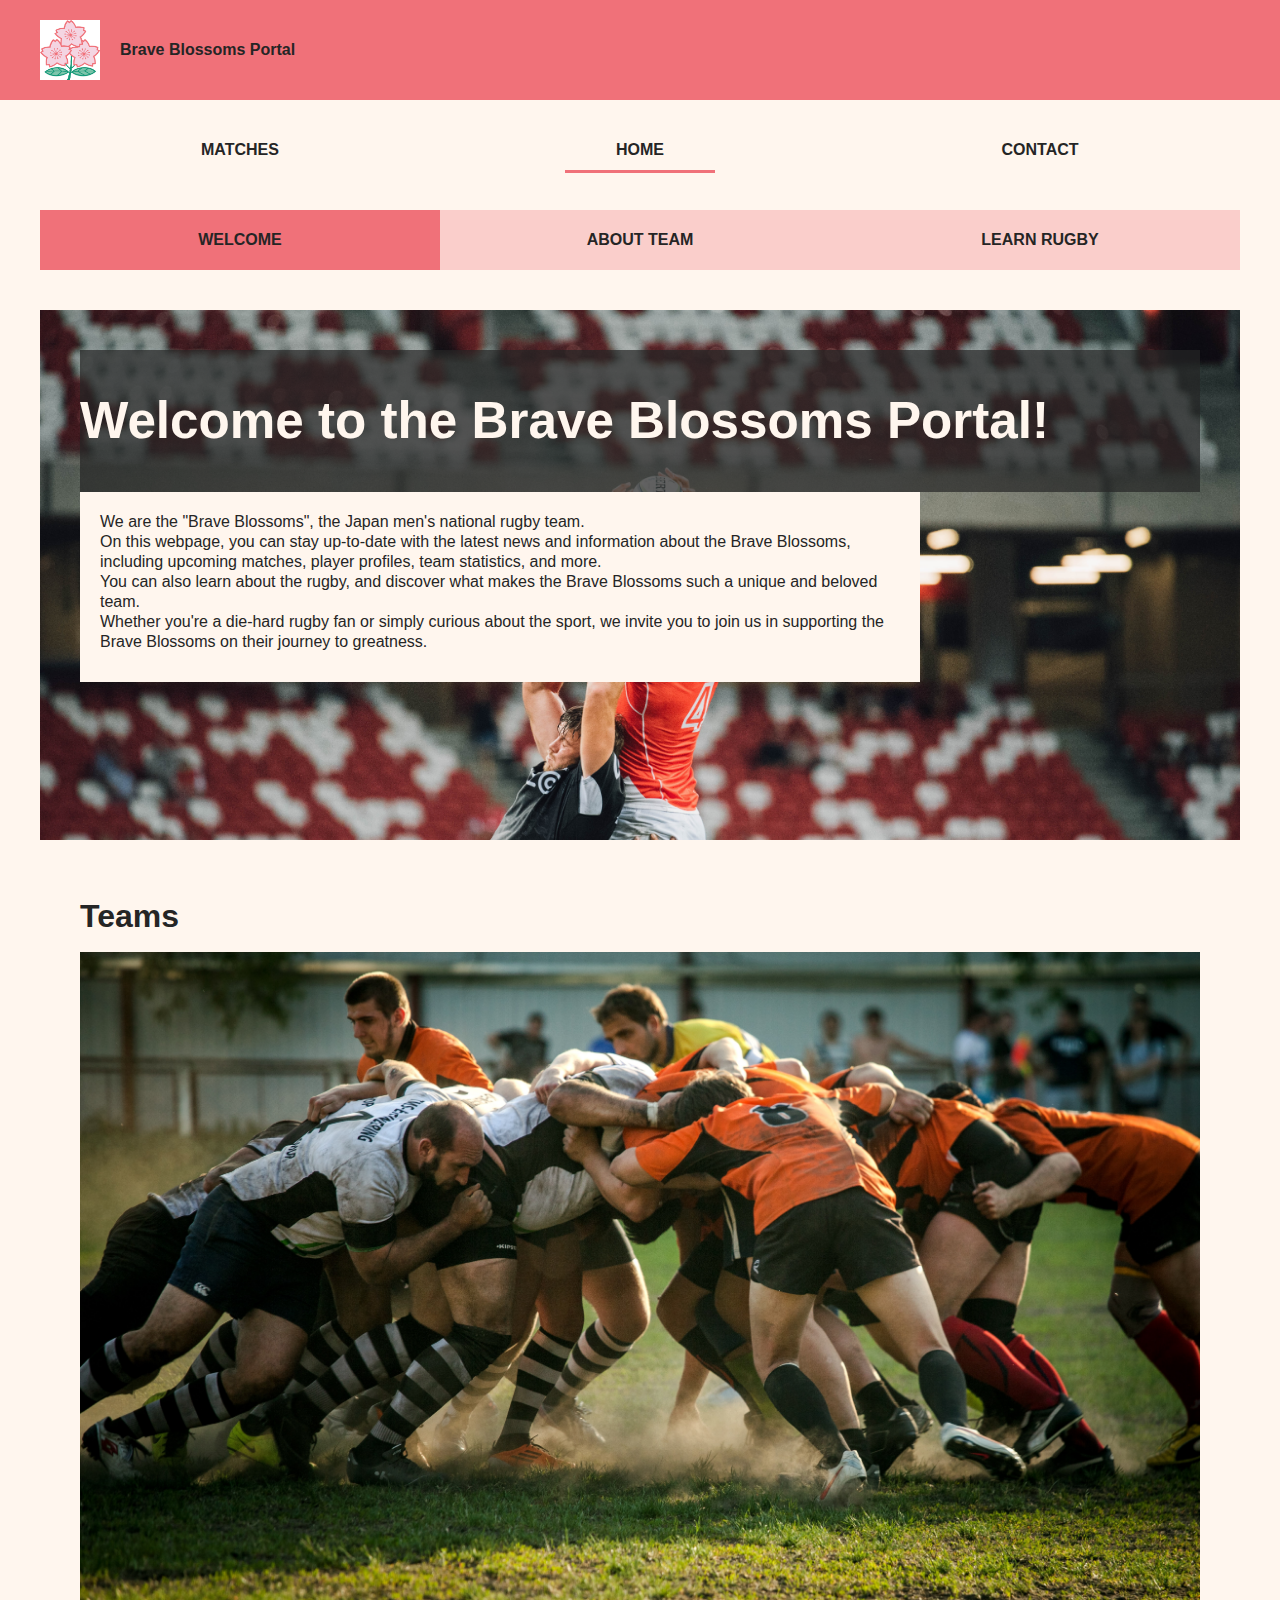
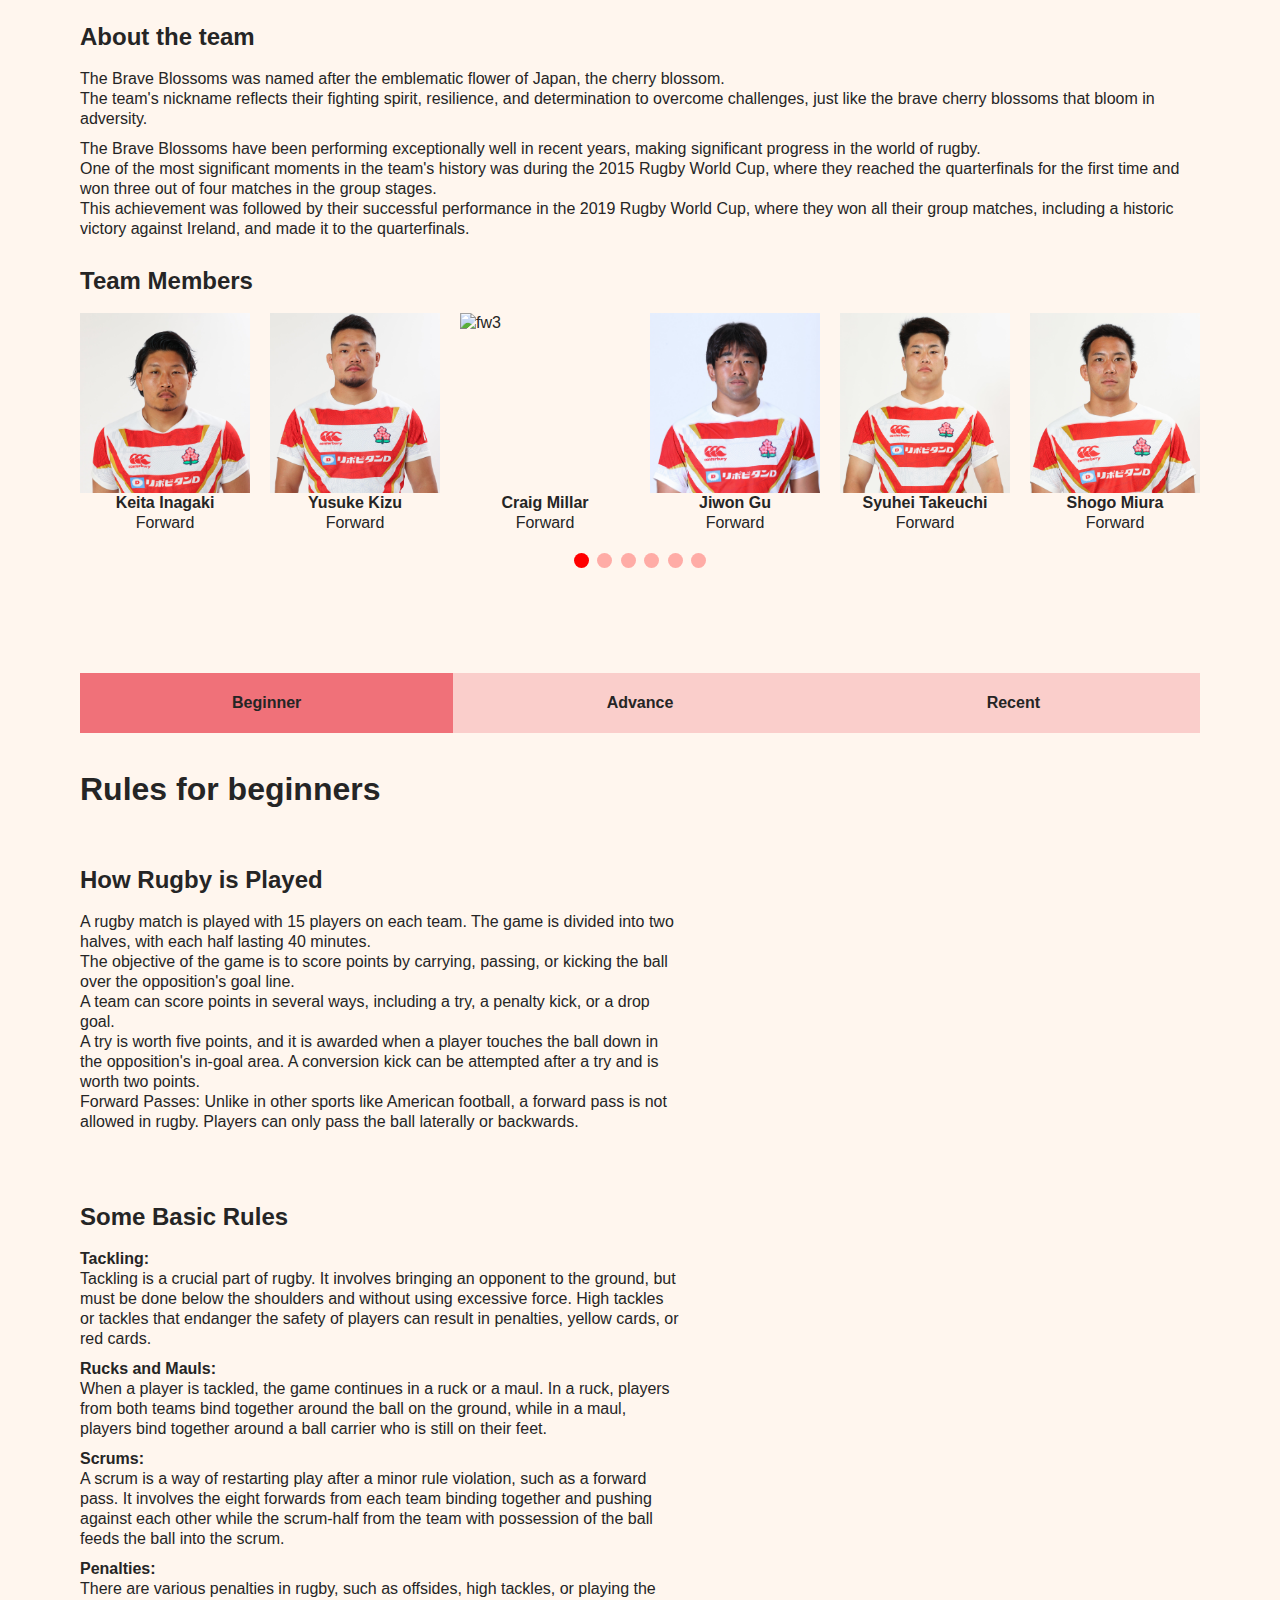
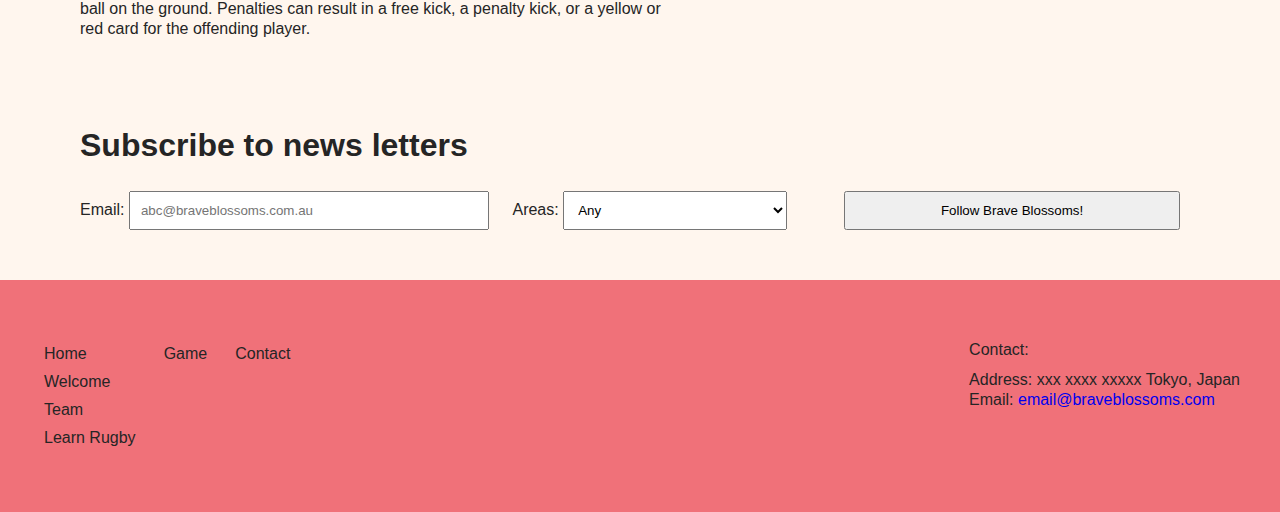
==== commit 14534651: "added alert after form submission" ====
--- a/index.html
+++ b/index.html
@@ -8,6 +8,7 @@
         <meta name="author" content="John Doe">
         <meta name="viewport" content="width=device-width, initial-scale=1.0">
         <link rel="stylesheet" href="./css/style.css">
+        <script src="https://kit.fontawesome.com/109e5d926d.js" crossorigin="anonymous"></script>
     </head>
     <body>
         <header>
@@ -784,9 +785,9 @@
                     <div class="contact_details">
                         <h3>Please use the form below to contact us!</h3>
                         <h4>We would love to hear from you :)</h4>
-                        <address><b>Address: </b>Brunton Ave, Richmond VIC 3002</address>
-                        <email><b>Email: </b><a href="">email@braveblossoms.com</a></email>
-                        <b>Phone: </b><a href="" class="phone">(03) 9657 8888</a>
+                        <address><b>Address: </b>xxx xxxx xxxxx Tokyo, Japan</address>
+                        <email><b>Email: </b><a href="mailto:email@braveblossoms.com">email@braveblossoms.com</a></email>
+                        <b>Phone: </b><a href="tel:123-456-789" class="phone">123-456-789</a>
                     </div>
                     <div class="contact_point"></div>
                 </section>
@@ -808,11 +809,10 @@
                     <input id="phone" name="phone" aria-label="phone" type="phone" >
                     <label for="category" class="left">Category: </label>
                     <select name="category" required>
-                        <option type="checkbox" aria-label="checkbox_team">About Team</option>
-                        <option type="checkbox" aria-label="checkbox_game">About Game</option>
-                        <option type="checkbox" aria-label="checkbox_team">About Team</option>
-                        <option type="checkbox" aria-label="checkbox_team">About Team</option>
-                        <option type="checkbox" aria-label="checkbox_team">About Team</option>
+                        <option type="checkbox" value="supportTeam" aria-label="checkbox_team">Support Team</option>
+                        <option type="checkbox" value="aboutGame" aria-label="checkbox_game">About Game</option>
+                        <option type="checkbox" value="feedback" aria-label="checkbox_team">Feedback</option>
+                        <option type="checkbox" value="otherGeneralQueries" aria-label="checkbox_team" selected>Other General Queries</option>
                     </select>
                     <label for="query" class="left">Description: </label>
                     <textarea id="query" name="query" aria-label="query" type="text" required></textarea>
@@ -827,21 +827,27 @@
                 <section id="subscription">
                     <h2>Subscribe to news letters</h2>
                     <form>
+                        <div id ="alert-sub" class="alert hidden">
+                            <ul id="alert-list-sub">
+                                <!-- <li>Please fill Email address</li>
+                                <li>Please enter valid email adress.</li> -->
+                            </ul>
+                        </div>
                         <label for="subemail">Email: </label>
-                        <input type="email" name="subemail" aria-label="submail" placeholder="abc@braveblossoms.com.au">
+                        <input type="email" id="submail" name="subemail" aria-label="submail" placeholder="abc@braveblossoms.com.au" required>
                         <label for="area" class="dropdown">Areas: </label>
                         <select name="area">
-                            <option type="checkbox" aria-label="any">Any</option>
-                            <option type="checkbox" aria-label="hokkaido">Hokkaido</option>
-                            <option type="checkbox" aria-label="tohoku">Tohoku</option>
-                            <option type="checkbox" aria-label="kanto">Kanto</option>
-                            <option type="checkbox" aria-label="tokai">Tokai</option>
-                            <option type="checkbox" aria-label="kansai">Kansai</option>
-                            <option type="checkbox" aria-label="shikoku">Shikoku</option>
-                            <option type="checkbox" aria-label="kyushu">Kyushu</option>
-                            <option type="checkbox" aria-label="Okinawa">Okinawa</option>
+                            <option type="checkbox" value="any" aria-label="any" selected>Any</option>
+                            <option type="checkbox" value="hokkaido" aria-label="hokkaido">Hokkaido</option>
+                            <option type="checkbox" value="tohoku" aria-label="tohoku">Tohoku</option>
+                            <option type="checkbox" value="tohoku" aria-label="kanto">Kanto</option>
+                            <option type="checkbox" value="tokai" aria-label="tokai">Tokai</option>
+                            <option type="checkbox" value="kansai" aria-label="kansai">Kansai</option>
+                            <option type="checkbox" value="shikoku" aria-label="shikoku">Shikoku</option>
+                            <option type="checkbox" value="kyushu" aria-label="kyushu">Kyushu</option>
+                            <option type="checkbox" value="okinawa" aria-label="Okinawa">Okinawa</option>
                         </select>
-                        <input type="submit" value="Follow Brave Blossoms!" aria-label="submit">
+                        <input type="submit" id="subscribe-submit" value="Follow Brave Blossoms!" aria-label="submit">
                     </form>
                 </section>
             </div>
@@ -869,13 +875,12 @@
                     </nav>
                     <div id="footer-contact">
                         <p>Contact:</p>
-                        <address>xxx xxxx xxxxx Victoria 3000</address>
-                        <email>xxx.xxx@xxxx.com</email>
+                        <address>Address: xxx xxxx xxxxx Tokyo, Japan</address>
+                        <email>Email: <a href="mailto:email@braveblossoms.com">email@braveblossoms.com</a></email>
                     </div>
                 </div>
             </section>
         </footer>
-        
         <script src="./js/index.js" type="module"></script>
     </body>
 </html>--- a/css/style.css
+++ b/css/style.css
@@ -323,6 +323,19 @@
     margin: 20px auto;
 }
 
+.fa-brands{
+    display: inline-block;
+    width: 40px;
+    height: 40px;
+    font-size: 40px;
+    color:#252525;
+}
+
+section#team-details article .sms i:hover{
+    cursor: pointer;
+    color:rgb(240, 113, 121);
+}
+
 section#team-details figure#news figure{
     width: 30%;
 }
@@ -610,4 +623,9 @@
 
 #footer-nav li{
     padding: 4px;
+}
+
+#footer-nav li:hover{
+    cursor: pointer;
+    color:#fff;
 }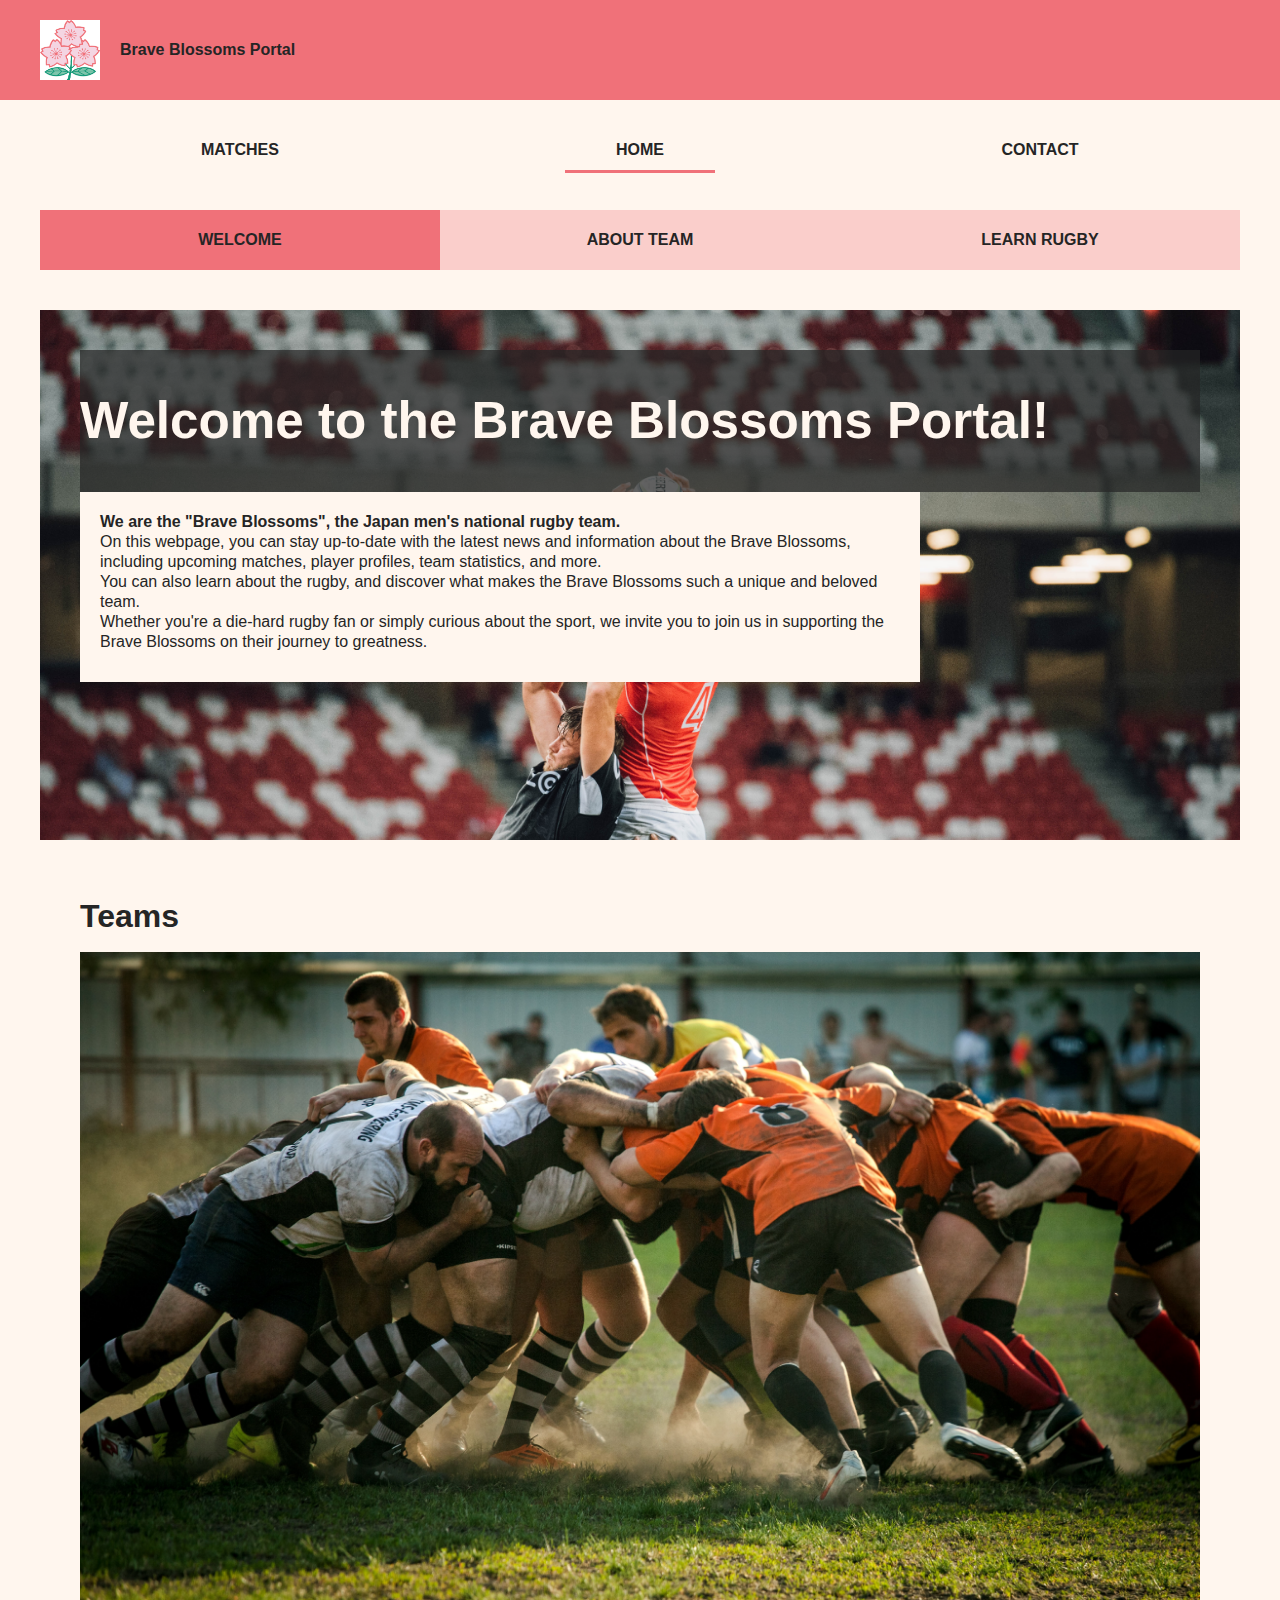
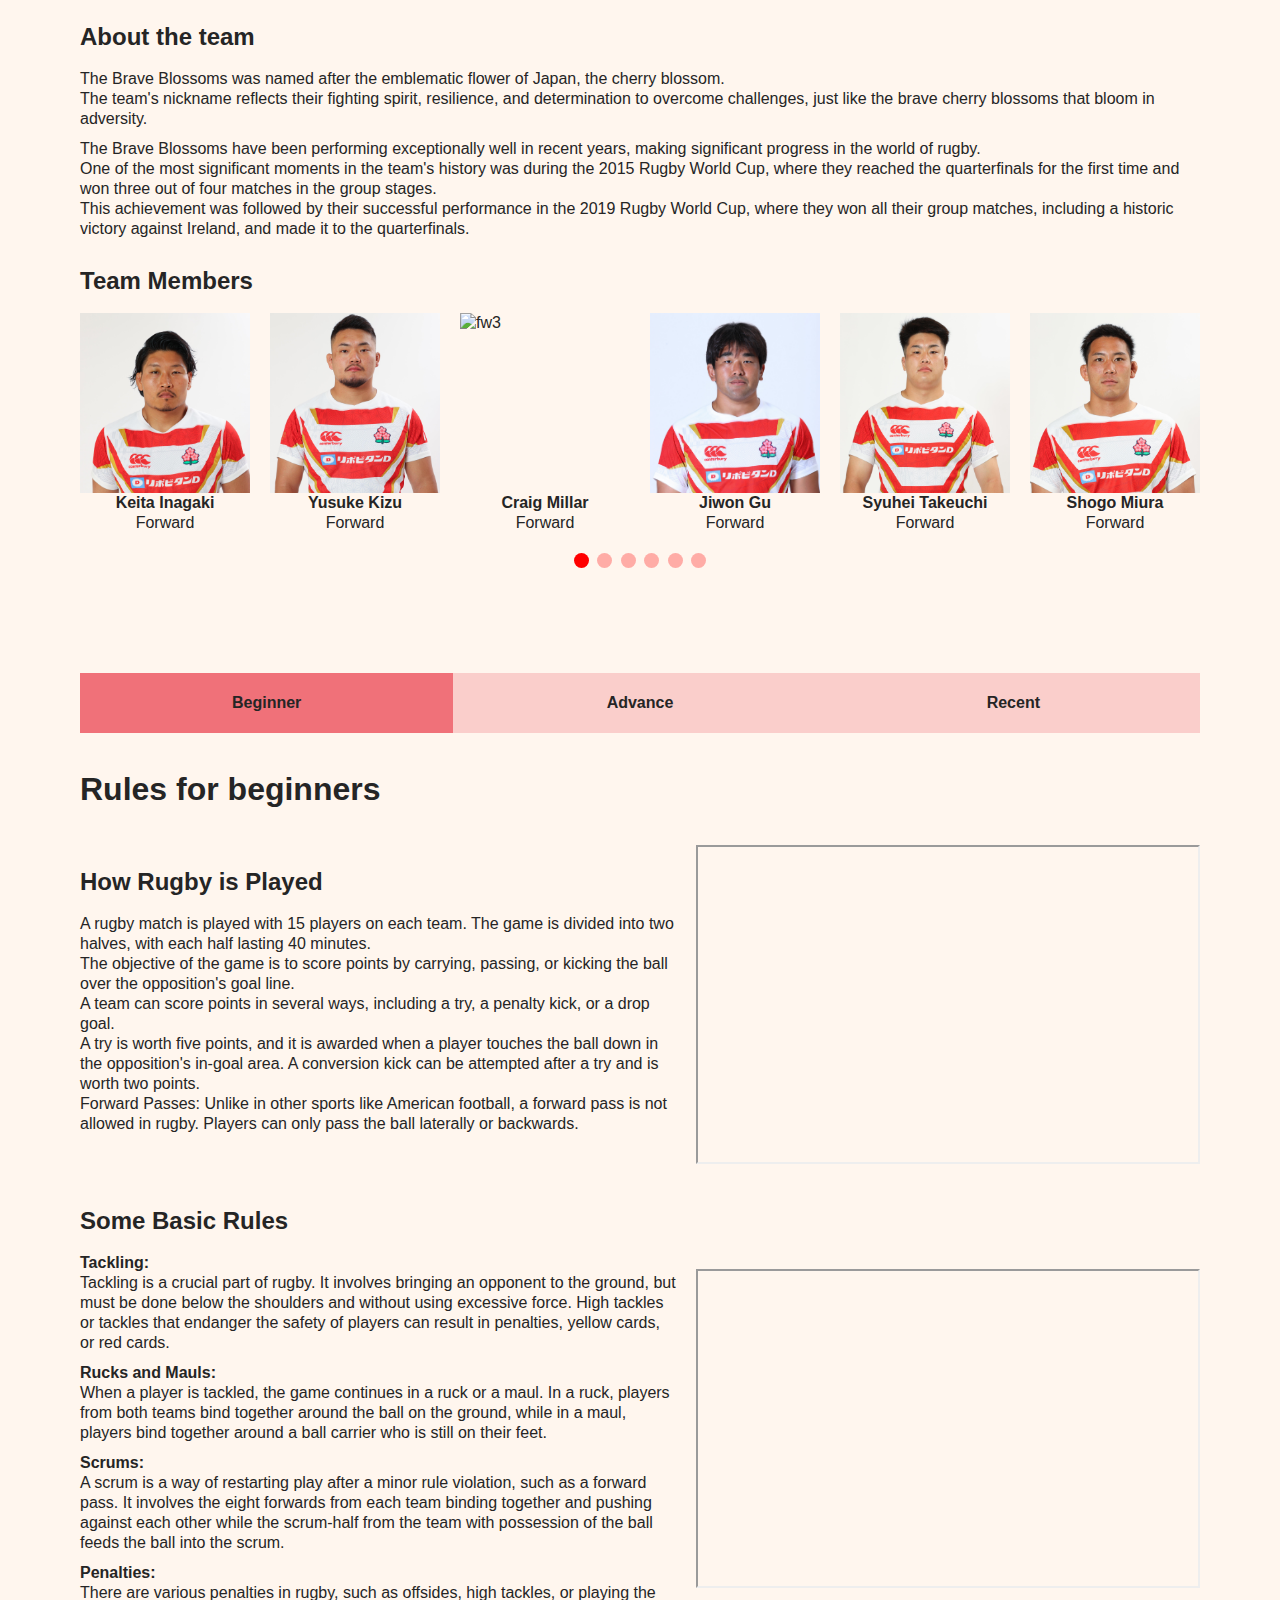
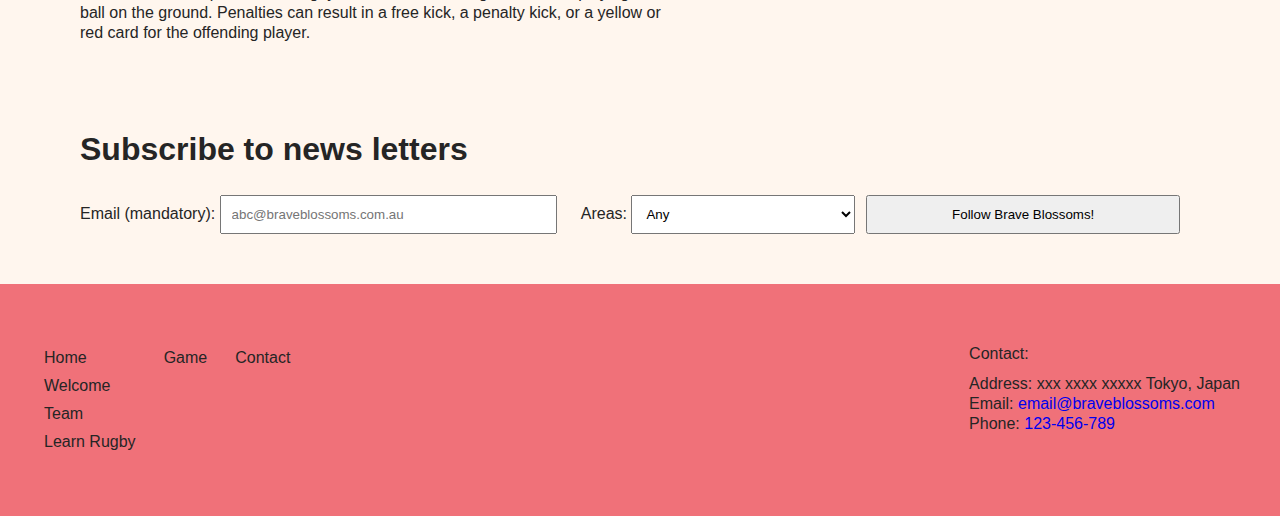
==== commit d4cd2261: "fixing html errors" ====
--- a/index.html
+++ b/index.html
@@ -3,9 +3,9 @@
     <head>
         <title>Brave Blossoms</title>
         <meta charset="UTF-8" lang="en">
-        <meta name="keywords" content="HTML, CSS, JavaScript">
-        <meta name="description" content="Free Web tutorials">
-        <meta name="author" content="John Doe">
+        <meta name="keywords" content="Rugby, Japan, Brave, Blossoms">
+        <meta name="description" content="We are the Brave Blossoms, the Japan men's national rugby team. On this webpage, you can stay up-to-date with the latest news and information about the Brave Blossoms, including upcoming matches, player profiles, team statistics, and more.">
+        <meta name="author" content="Shiori Chiku">
         <meta name="viewport" content="width=device-width, initial-scale=1.0">
         <link rel="stylesheet" href="./css/style.css">
         <script src="https://kit.fontawesome.com/109e5d926d.js" crossorigin="anonymous"></script>
@@ -40,10 +40,13 @@
                 <section id="welcome">
                     <h1>Welcome to the Brave Blossoms Portal!</h1>
                     <article>
-                        <p>We are the "Brave Blossoms", the Japan men's national rugby team. <br>
+                        <h4>We are the "Brave Blossoms", the Japan men's national rugby team.</h4>
+                        <p>
                             On this webpage, you can stay up-to-date with the latest news and information about the Brave Blossoms, including upcoming matches, player profiles, team statistics, and more.<br>
                             You can also learn about the rugby, and discover what makes the Brave Blossoms such a unique and beloved team.<br>
                             Whether you're a die-hard rugby fan or simply curious about the sport, we invite you to join us in supporting the Brave Blossoms on their journey to greatness.
+                        </p>
+                    </article>
                 </section>
                 <section id="teams">
                     <h2>Teams</h2>
@@ -64,136 +67,136 @@
                     </article>
                     <h3>Team Members</h3>
                     <div id="team-members-wrapper">
-                        <button class="prev hidden"><a class="prev">&#10094;</a></button>
+                        <button class="prev hidden"><span>&#10094;</span></button>
                         <div id="team-members-container">
                             <div id="team-members" style="transform: translateX(0px);">
                             <figure class="team-member" data-member="fw1">
-                                <img src=".\img\members\fw1.jpg" alt="fw1">
+                                <img src="./img/members/fw1.jpg" alt="fw1">
                                 <figcaption class="fw1"><b>Keita Inagaki</b><br>Forward</figcaption>
                             </figure>
                             <figure class="team-member" data-member="fw2">
-                                <img src=".\img\members\fw2.jpg" alt="fw2">
+                                <img src="./img/members/fw2.jpg" alt="fw2">
                                 <figcaption class="fw1"><b>Yusuke Kizu</b><br>Forward</figcaption>
                             </figure>
                             <figure class="team-member" data-member="fw3">
-                                <img src=".\img\members\fw3.jpg" alt="fw3">
+                                <img src="./img/members/fw3.jpg" alt="fw3">
                                 <figcaption class="fw1"><b>Craig Millar</b><br>Forward</figcaption>
                             </figure>
                             <figure class="team-member" data-member="fw4">
-                                <img src=".\img\members\fw4.jpg" alt="fw4">
+                                <img src="./img/members/fw4.jpg" alt="fw4">
                                 <figcaption class="fw1"><b>Jiwon Gu</b><br>Forward</figcaption>
                             </figure>
                             <figure class="team-member" data-member="fw5">
-                                <img src=".\img\members\fw5.jpg" alt="fw5">
+                                <img src="./img/members/fw5.jpg" alt="fw5">
                                 <figcaption class="fw1"><b>Syuhei Takeuchi</b><br>Forward</figcaption>
                             </figure>
                             <figure class="team-member" data-member="fw6">
-                                <img src=".\img\members\fw6.jpg" alt="fw6">
+                                <img src="./img/members/fw6.jpg" alt="fw6">
                                 <figcaption class="fw1"><b>Shogo Miura</b><br>Forward</figcaption>
                             </figure>
                             <figure class="team-member" data-member="fw7">
-                                <img src=".\img\members\fw7.jpg" alt="fw7">
+                                <img src="./img/members/fw7.jpg" alt="fw7">
                                 <figcaption class="fw1"><b>Atsushi Sakate</b><br>Forward</figcaption>
                             </figure>
                             <figure class="team-member" data-member="fw8">
-                                <img src=".\img\members\fw8.jpg" alt="fw8">
+                                <img src="./img/members/fw8.jpg" alt="fw8">
                                 <figcaption class="fw1"><b>Takeshi Hino</b><br>Forward</figcaption>
                             </figure>
                             <figure class="team-member" data-member="fw9">
-                                <img src=".\img\members\fw9.jpg" alt="fw9">
+                                <img src="./img/members/fw9.jpg" alt="fw9">
                                 <figcaption class="fw9"><b>Kosuke Horikoshi</b><br>Forward</figcaption>
                             </figure>
                             <figure class="team-member" data-member="fw10">
-                                <img src=".\img\members\fw10.jpg" alt="fw12">
+                                <img src="./img/members/fw10.jpg" alt="fw10">
                                 <figcaption class="fw12"><b>Yuya Odo</b><br>Forward</figcaption>
                             </figure>
                             <figure class="team-member" data-member="fw11">
-                                <img src=".\img\members\fw11.jpg" alt="fw11">
+                                <img src="./img/members/fw11.jpg" alt="fw11">
                                 <figcaption class="fw1"><b>Naohiro Kotaki</b><br>Forward</figcaption>
                             </figure>
                             <figure class="team-member" data-member="fw12">
-                                <img src=".\img\members\fw12.jpg" alt="fw12">
+                                <img src="./img/members/fw12.jpg" alt="fw12">
                                 <figcaption class="fw12"><b>Wimpie Vanderwalt</b><br>Forward</figcaption>
                             </figure>
                             <figure class="team-member" data-member="fw13">
-                                <img src=".\img\members\fw13.jpg" alt="fw13">
+                                <img src="./img/members/fw13.jpg" alt="fw13">
                                 <figcaption class="fw13"><b>Daichi Akiyama</b><br>Forward</figcaption>
                             </figure>
                             <figure class="team-member" data-member="fw14">
-                                <img src=".\img\members\fw14.jpg" alt="fw14">
+                                <img src="./img/members/fw14.jpg" alt="fw14">
                                 <figcaption class="fw14">Kanji Shimokawa<br>Forward</figcaption>
                             </figure>
                             <figure class="team-member" data-member="fw15">
-                                <img src=".\img\members\fw15.jpg" alt="fw15">
+                                <img src="./img/members/fw15.jpg" alt="fw15">
                                 <figcaption class="fw15"><b>Pieter Labuschagne</b><br>Forward</figcaption>
                             </figure>
                             <figure class="team-member" data-member="fw16">
-                                <img src=".\img\members\fw16.jpg" alt="fw16">
+                                <img src="./img/members/fw16.jpg" alt="fw16">
                                 <figcaption class="fw16"><b>Masato Furukawa</b><br>Forward</figcaption>
                             </figure>
                             <figure class="team-member" data-member="fw17">
-                                <img src=".\img\members\fw17.jpg" alt="fw17">
+                                <img src="./img/members/fw17.jpg" alt="fw17">
                                 <figcaption class="fw17"><b>Michael Leitch</b><br>Forward</figcaption>
                             </figure>
                             <figure class="team-member" data-member="fw18">
-                                <img src=".\img\members\fw18.jpg" alt="fw18">
+                                <img src="./img/members/fw18.jpg" alt="fw18">
                                 <figcaption class="fw18"><b>Kazuki Himeno</b><br>Forward</figcaption>
                             </figure>
                             <figure class="team-member" data-member="fw19">
-                                <img src=".\img\members\fw19.jpg" alt="fw19">
+                                <img src="./img/members/fw19.jpg" alt="fw19">
                                 <figcaption class="fw19"><b>Jack Cornelsen</b><br>Forward</figcaption>
                             </figure>
                             <figure class="team-member" data-member="fw20">
-                                <img src=".\img\members\fw20.jpg" alt="fw20">
+                                <img src="./img/members/fw20.jpg" alt="fw20">
                                 <figcaption class="fw20"><b>Tevita Tatafu</b><br>Forward</figcaption>
                             </figure>
                             <figure class="team-member" data-member="fw21">
-                                <img src=".\img\members\fw21.jpg" alt="fw21">
+                                <img src="./img/members/fw21.jpg" alt="fw21">
                                 <figcaption class="fw21"><b>Faulua Makisi</b><br>Forward</figcaption>
                             </figure>
                             <figure class="team-member" data-member="bk1">
-                                <img src=".\img\members\bk1.jpg" alt="bk1">
+                                <img src="./img/members/bk1.jpg" alt="bk1">
                                 <figcaption class="bk1"><b>Naoto Saito</b><br>Back</figcaption>
                             </figure>
                             <figure class="team-member" data-member="bk2">
-                                <img src=".\img\members\bk2.jpg" alt="bk2">
+                                <img src="./img/members/bk2.jpg" alt="bk2">
                                 <figcaption class="bk2"><b>Kaito Shigeno</b><br>Back</figcaption>
                             </figure>
                             <figure class="team-member" data-member="bk3">
-                                <img src=".\img\members\bk3.jpg" alt="bk3">
+                                <img src="./img/members/bk3.jpg" alt="bk3">
                                 <figcaption class="bk3"><b>Yutaka Nagare</b><br>Back</figcaption>
                             </figure>
                             <figure class="team-member" data-member="bk4">
-                                <img src=".\img\members\bk4.jpg" alt="bk4">
+                                <img src="./img/members/bk4.jpg" alt="bk4">
                                 <figcaption class="bk4"><b>Hayata Nakao</b><br>Back</figcaption>
                             </figure>
                             <figure class="team-member" data-member="bk5">
-                                <img src=".\img\members\bk5.jpg" alt="bk5">
+                                <img src="./img/members/bk5.jpg" alt="bk5">
                                 <figcaption class="bk5"><b>Takuya Yamasawa</b><br>Back</figcaption>
                             </figure>
                             <figure class="team-member" data-member="bk6">
-                                <img src=".\img\members\bk6.jpg" alt="bk6">
+                                <img src="./img/members/bk6.jpg" alt="bk6">
                                 <figcaption class="bk6"><b>Seungsin Lee</b><br>Back</figcaption>
                             </figure>
                             <figure class="team-member" data-member="bk7">
-                                <img src=".\img\members\bk7.jpg" alt="bk7">
+                                <img src="./img/members/bk7.jpg" alt="bk7">
                                 <figcaption class="bk7"><b>Gerhard Van Den Heever</b><br>Back</figcaption>
                             </figure>
                             <figure class="team-member" data-member="bk8">
-                                <img src=".\img\members\bk8.jpg" alt="bk8">
+                                <img src="./img/members/bk8.jpg" alt="bk8">
                                 <figcaption class="bk8"><b>Siosaia Fifita</b><br>Back</figcaption>
                             </figure>
                             <figure class="team-member" data-member="bk9">
-                                <img src=".\img\members\bk9.jpg" alt="bk9">
+                                <img src="./img/members/bk9.jpg" alt="bk9">
                                 <figcaption class="bk9"><b>Koga Nezuka</b><br>Back</figcaption>
                             </figure>
                             <figure class="team-member" data-member="bk10">
-                                <img src=".\img\members\bk10.jpg" alt="bk10">
+                                <img src="./img/members/bk10.jpg" alt="bk10">
                                 <figcaption class="bk10"><b>Kotaro Matsushima</b><br>Back</figcaption>
                             </figure>
                             </div>
                         </div>
-                        <button class="next hidden"><a class="next">&#10095;</a></button>
+                        <button class="next hidden"><span>&#10095;</span></button>
                         <div class="teams-dots">
                             <button class="dot active" data-calousel="0"></button>
                             <button class="dot" data-calousel="1"></button>
@@ -296,9 +299,9 @@
                                     Forward Passes: Unlike in other sports like American football, a forward pass is not allowed in rugby. Players can only pass the ball laterally or backwards.
                                 </p>
                             </div>
-                            <media>
-                                <iframe width="500" height="315" src="https://www.youtube.com/embed/-LjUeplfN6Q" title="YouTube video player" frameborder="0" allowfullscreen></iframe>
-                            </media>
+                            <figure>
+                                <iframe width="500" height="315" src="https://www.youtube.com/embed/-LjUeplfN6Q" title="YouTube video player" allowfullscreen></iframe>
+                            </figure>
                         </article>
                         <article>
                             <div>                                                            
@@ -313,7 +316,7 @@
                                 <p> There are various penalties in rugby, such as offsides, high tackles, or playing the ball on the ground. Penalties can result in a free kick, a penalty kick, or a yellow or red card for the offending player.</p>
                             </div>
                             <figure>
-                                <iframe width="500" height="315" src="https://www.youtube.com/embed/Vn5fwhxhj4s" title="YouTube video player" frameborder="0" allowfullscreen></iframe>
+                                <iframe width="500" height="315" src="https://www.youtube.com/embed/Vn5fwhxhj4s" title="YouTube video player" allowfullscreen></iframe>
                             </figure>
                         </article>
                     </section>
@@ -335,7 +338,7 @@
                                 <p>If a player knocks the ball forward with their hands, it is considered a knock on and play stops. The opposing team is awarded a scrum.</p>                                     
                             </div>
                             <figure>
-                                <iframe width="500" height="315" src="https://www.youtube.com/embed/39qZqnlqJ34" title="YouTube video player" frameborder="0" allowfullscreen></iframe>
+                                <iframe width="500" height="315" src="https://www.youtube.com/embed/39qZqnlqJ34" title="YouTube video player" allowfullscreen></iframe>
                             </figure>
                         </article>
                     </section>
@@ -355,13 +358,13 @@
                                 <p>The kick-off rules have been changed to make them more exciting and encourage attacking play. Kick-offs are now allowed to be taken from anywhere along the 22-meter line, rather than just from the center of the pitch.</p>
                             </div>
                             <figure>
-                                <iframe width="500" height="315" src="https://www.youtube.com/embed/ZXxuoXu7qTw" title="YouTube video player" frameborder="0" allowfullscreen></iframe>
+                                <iframe width="500" height="315" src="https://www.youtube.com/embed/ZXxuoXu7qTw" title="YouTube video player" allowfullscreen></iframe>
                             </figure>
                         </article>
                     </section>
                 </section>
-            </main>
             </div>
+        </main>
         <aside id="matches" class="hidden">
             <div class="wrapper">
                 <nav id="match-nav">
@@ -407,15 +410,15 @@
                             <h4>Map:</h4>
                             <div>
                                 <div class="gmap_canvas">
-                                    <iframe width="400" height="300" id="gmap_canvas" src="https://maps.google.com/maps?q=chichibu%20stadium&t=&z=13&ie=UTF8&iwloc=&output=embed" frameborder="0" scrolling="no" marginheight="0" marginwidth="0"></iframe>
-                                    <style>.mapouter{position:relative;text-align:right;height:300px;width:400px;}</style><a href="https://www.embedgooglemap.net">google map for web site</a>
-                                    <style>.gmap_canvas {overflow:hidden;background:none!important;height:300px;width:400px;}</style>
+                                    <iframe width="400" height="300" src="https://maps.google.com/maps?q=chichibu%20stadium&t=&z=13&ie=UTF8&iwloc=&output=embed"></iframe>
                                 </div>
                             </div>
                             <address><b>Address: </b>2 Chome-8-35 Kitaaoyama, Minato City, Tokyo 107-0061</address>
-                            <b>Phone: </b><a href="tel:+81334013881" class="phone">+81 - 33 - 401 - 3881</a>
-                        </div>
-                        <a href="http://en.rugby-japan.jp/ticket/" target="_blank" class="button"><button>Buy ticket</button></a>
+                            <b>Phone: </b><a href="tel:+81334013881" class="phone">+81-33-401-3881</a>
+                        </div>
+                        <div class="buy-ticket">
+                            <a href="http://en.rugby-japan.jp/ticket/" target="_blank" class="button">Buy ticket</a>
+                        </div>
                     </section>
                     <section class="match_card">
                         <table>
@@ -453,15 +456,15 @@
                             <h4>Map:</h4>
                             <div>
                                 <div class="gmap_canvas">
-                                    <iframe width="400" height="300" id="gmap_canvas" src="https://maps.google.com/maps?q=sapporo%20dome&t=&z=13&ie=UTF8&iwloc=&output=embed" frameborder="0" scrolling="no" marginheight="0" marginwidth="0"></iframe>
-                                    <style>.mapouter{position:relative;text-align:right;height:300px;width:400px;}</style><a href="https://www.embedgooglemap.net">google map for web site</a>
-                                    <style>.gmap_canvas {overflow:hidden;background:none!important;height:300px;width:400px;}</style>
+                                    <iframe width="400" height="300" src="https://maps.google.com/maps?q=sapporo%20dome&t=&z=13&ie=UTF8&iwloc=&output=embed"></iframe>
                                 </div>
                             </div>
                             <address><b>Address: </b>1 Hitsujigaoka, Toyohira Ward, Sapporo, Hokkaido 062-0045</address>
-                            <b>Phone: </b><a href="tel:+8111850100" class="phone">+81 - 11 - 850 - 1000</a>
-                        </div>
-                        <a href="http://en.rugby-japan.jp/ticket/" target="_blank" class="button"><button>Buy ticket</button></a>
+                            <b>Phone: </b><a href="tel:+8111850100" class="phone">+81-11-850-1000</a>
+                        </div>
+                        <div class="buy-ticket">
+                            <a href="http://en.rugby-japan.jp/ticket/" target="_blank" class="button">Buy ticket</a>
+                        </div>
                     </section>
                     <section class="match_card">
                         <table>
@@ -498,16 +501,15 @@
                             <h4>Map:</h4>
                             <div>
                                 <div class="gmap_canvas">
-                                    <iframe width="400" height="300" id="gmap_canvas" src="https://maps.google.com/maps?q=Hanazono%20Rugby%20Stadium&t=&z=13&ie=UTF8&iwloc=&output=embed" frameborder="0" scrolling="no" marginheight="0" marginwidth="0"></iframe>
-                                    <a href="https://123movies-i.net">123movies-i.net</a><br>
-                                    <style>.mapouter{position:relative;text-align:right;height:300px;width:400px;}</style><a href="https://www.embedgooglemap.net">google map for web site</a>
-                                    <style>.gmap_canvas {overflow:hidden;background:none!important;height:300px;width:400px;}</style>
+                                    <iframe width="400" height="300" src="https://maps.google.com/maps?q=Hanazono%20Rugby%20Stadium&t=&z=13&ie=UTF8&iwloc=&output=embed"></iframe>
                                 </div>
                             </div>
                             <address><b>Address: </b>1 Chome-1-1 Matsubaraminami, Higashiosaka, Osaka </address>
-                            <b>Phone: </b><a href="tel:+81729613668" class="phone">+81 - 72 - 961 - 3668</a>
-                        </div>
-                        <a href="http://en.rugby-japan.jp/ticket/" target="_blank" class="button"><button>Buy ticket</button></a>
+                            <b>Phone: </b><a href="tel:+81729613668" class="phone">+81-72-961-3668</a>
+                        </div>
+                        <div class="buy-ticket">
+                            <a href="http://en.rugby-japan.jp/ticket/" target="_blank" class="button">Buy ticket</a>
+                        </div>
                     </section>
                 </section>
                 <section id="matches_2022" class="match-wrap hidden">
@@ -635,7 +637,7 @@
                         <div class="highlight">
                             <h3>Highlight</h3>
                             <figure>
-                                <iframe width="400" height="315" src="https://www.youtube.com/embed/wAqpHh7ghgU" title="YouTube video player" frameborder="0" allowfullscreen></iframe>
+                                <img src="./img/video/Highlight_placeholder.jpg" alt="Place holder image for the youtube video - All black vs Brave Blossoms"/>
                             </figure>
                             <figcaption>Credit: All Blacks<br>
                                 <a href="https://www.youtube.com/watch?v=wAqpHh7ghgU&embeds_euri=http%3A%2F%2F127.0.0.1%3A8080%2F" target="_blank">Watch video on Youtube</a>
@@ -791,7 +793,7 @@
                     </div>
                     <div class="contact_point"></div>
                 </section>
-                <form id="contact-form">
+                <form  action="" method="post" id="contact-form">
                     <div id ="alert" class="alert hidden">
                         <ul id="alert-list">
                             <!-- <li>Please fill First Name, Last Name, Email address, category, Description</li>
@@ -799,22 +801,23 @@
                             <li>Please enter valid phone number.</li> -->
                         </ul>
                     </div>
-                    <label for="fname">First Name: </label>
+                    <p>Field with * is mandatory.</p>
+                    <label for="fname">First Name*: </label>
                     <input id="fname" name="fname" aria-label="fname" type="text" placeholder="First name" required>
-                    <label for="lname">Last Name: </label>
+                    <label for="lname">Last Name*: </label>
                     <input id="lname" name="lname" aria-label="lname" type="text" placeholder="Last name" required>
-                    <label for="email">Email: </label>
+                    <label for="email">Email*: </label>
                     <input id="email" name="email" aria-label="contact-email" type="contact-email"  placeholder="email@braveblossoms.com" required>
                     <label for="phone">Phone: </label>
                     <input id="phone" name="phone" aria-label="phone" type="phone" >
-                    <label for="category" class="left">Category: </label>
+                    <label for="category" class="left">Category*: </label>
                     <select name="category" required>
                         <option type="checkbox" value="supportTeam" aria-label="checkbox_team">Support Team</option>
                         <option type="checkbox" value="aboutGame" aria-label="checkbox_game">About Game</option>
                         <option type="checkbox" value="feedback" aria-label="checkbox_team">Feedback</option>
                         <option type="checkbox" value="otherGeneralQueries" aria-label="checkbox_team" selected>Other General Queries</option>
                     </select>
-                    <label for="query" class="left">Description: </label>
+                    <label for="query" class="left">Description*: </label>
                     <textarea id="query" name="query" aria-label="query" type="text" required></textarea>
                     <label for="file" class="left">Select a file:</label>
                     <input type="file" id="file" name="file">
@@ -826,14 +829,14 @@
             <div class="wrapper">
                 <section id="subscription">
                     <h2>Subscribe to news letters</h2>
-                    <form>
+                    <form action="" method="post" id="subscribe-form">
                         <div id ="alert-sub" class="alert hidden">
                             <ul id="alert-list-sub">
                                 <!-- <li>Please fill Email address</li>
                                 <li>Please enter valid email adress.</li> -->
                             </ul>
                         </div>
-                        <label for="subemail">Email: </label>
+                        <label for="subemail">Email (mandatory): </label>
                         <input type="email" id="submail" name="subemail" aria-label="submail" placeholder="abc@braveblossoms.com.au" required>
                         <label for="area" class="dropdown">Areas: </label>
                         <select name="area">
@@ -877,6 +880,7 @@
                         <p>Contact:</p>
                         <address>Address: xxx xxxx xxxxx Tokyo, Japan</address>
                         <email>Email: <a href="mailto:email@braveblossoms.com">email@braveblossoms.com</a></email>
+                        <p>Phone: <a href="tel:123-456-789" class="phone">123-456-789</a></p>
                     </div>
                 </div>
             </section>
--- a/css/style.css
+++ b/css/style.css
@@ -200,7 +200,7 @@
     background-color:  rgba(255, 0, 0, 0.6);
 }
 
-section#teams #team-members-wrapper a{
+section#teams #team-members-wrapper span{
     font-size: 36px;
     position: absolute;
     top: calc(50% - 36px);
@@ -487,15 +487,24 @@
     width: 100%;
 }
 
-section.match_card .button{
+section.match_card .buy-ticket{
     width: 100%;
     text-align: center;
-}
-
-section.match_card button{
     margin-top: 40px;
-    padding:10px 20px;
-    width: 50%;
+}
+
+section.match_card .button{ 
+    padding:10px 40px;
+    width: 100%;
+    background-color: rgb(240, 113, 121);
+    border:#252525 2px solid;
+    border-radius: 10px;
+    text-align: center;
+}
+
+section.match_card .button:hover{
+    cursor: pointer;
+    background-color: #fff;
 }
 
 aside#contact header{
@@ -594,12 +603,16 @@
 }
 
 footer section#subscription input{
-    width: 30%;
+    width: 28%;
     margin-right: 20px;
 }
 
 footer section#subscription select{
     width: 20%;
+}
+
+footer section#subscription #alert-sub{
+    color: red;
 }
 
 section#footer > div{
@@ -628,4 +641,16 @@
 #footer-nav li:hover{
     cursor: pointer;
     color:#fff;
+}
+
+.gmap_canvas {
+    overflow:hidden;
+    background:none!important;
+    height:300px;
+    width:400px;
+}
+
+.gmap_canvas iframe{
+    border: none;
+    margin: 0;
 }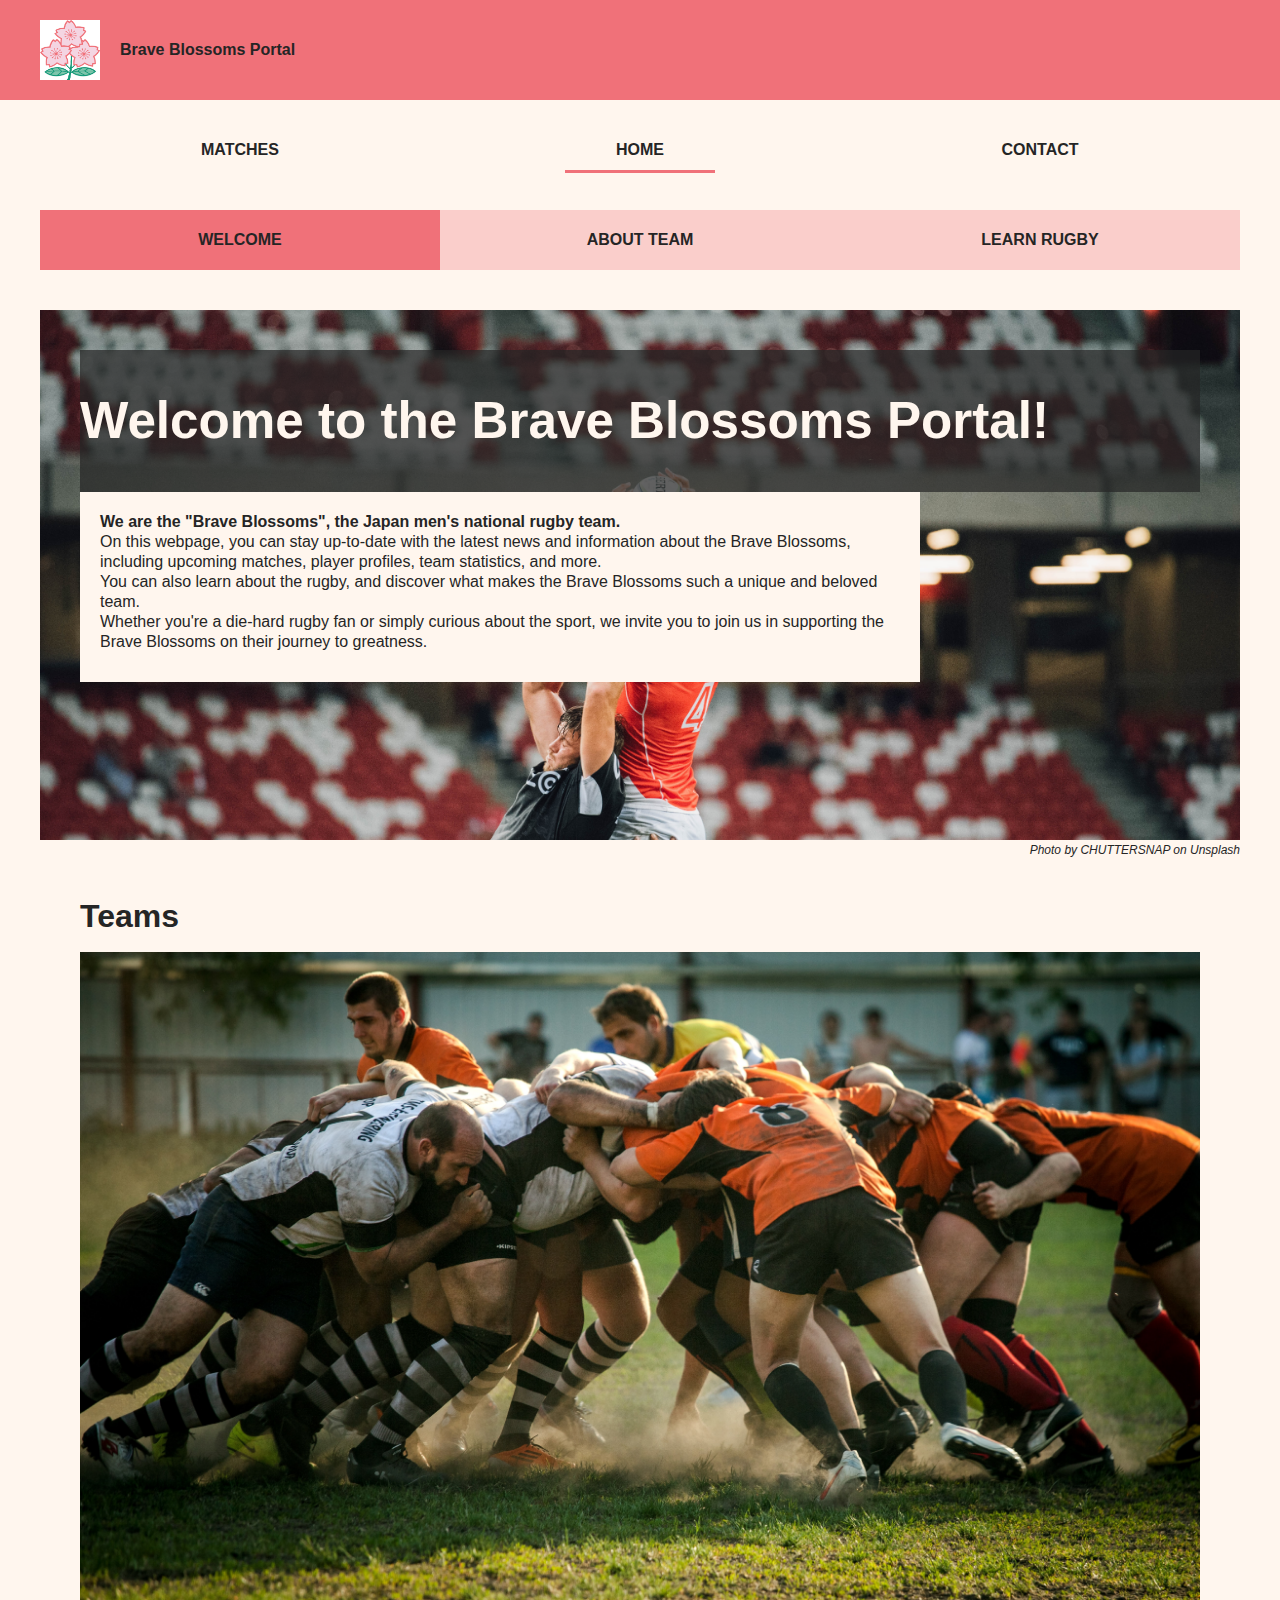
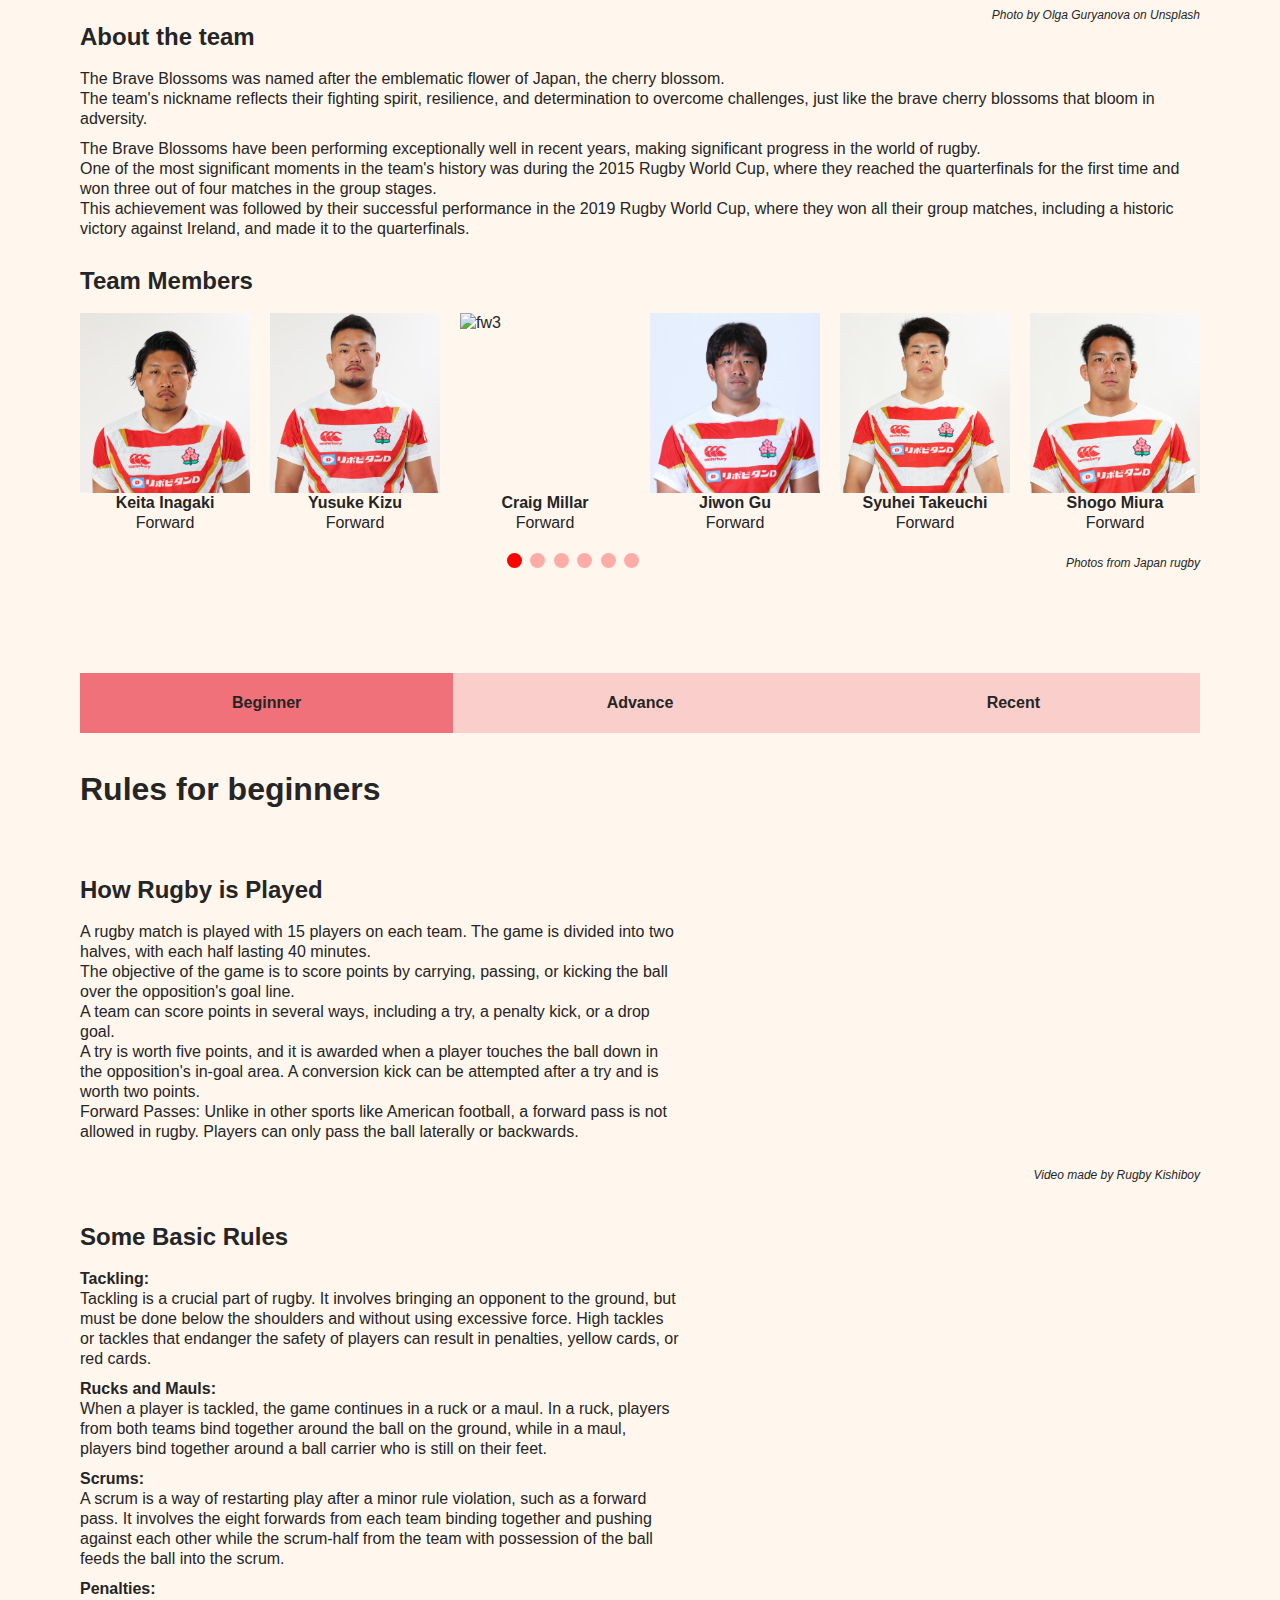
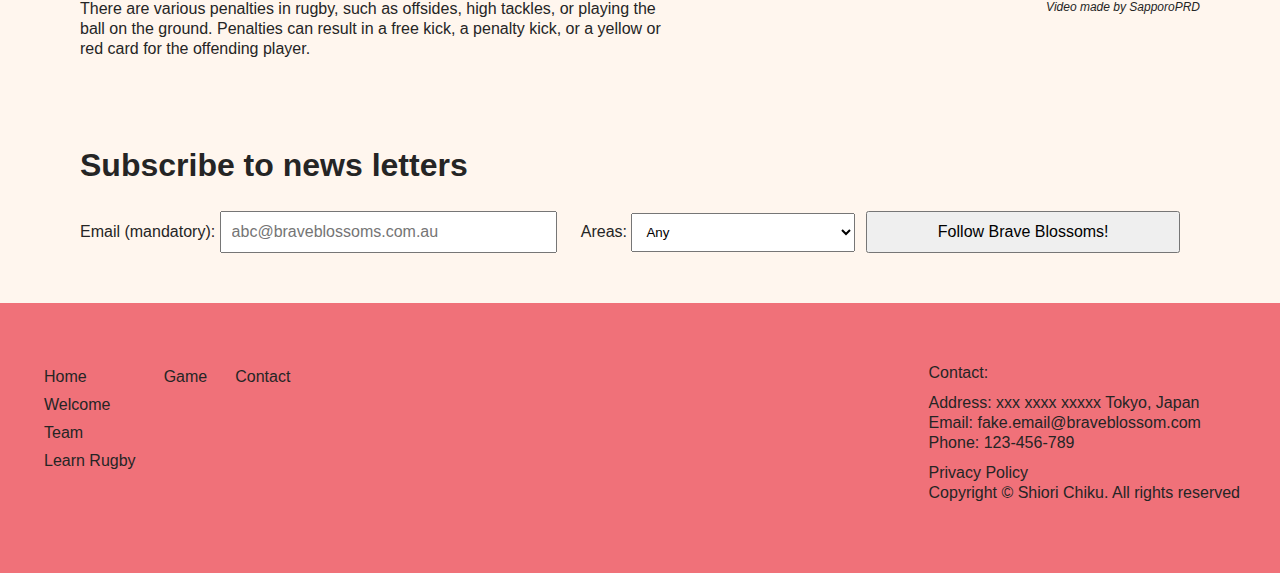
==== commit c3450af0: "fix html errors" ====
--- a/index.html
+++ b/index.html
@@ -28,7 +28,7 @@
                 </nav>
             </div>
         </header>
-        <main id="home" class="">
+        <main id="home">
             <div class="wrapper">
                 <nav id="second-nav">
                     <ul>
@@ -48,10 +48,12 @@
                         </p>
                     </article>
                 </section>
+                <i class="credit">Photo by <a href="https://unsplash.com/@chuttersnap?utm_source=unsplash&utm_medium=referral&utm_content=creditCopyText">CHUTTERSNAP</a> on <a href="https://unsplash.com/ja/%E5%86%99%E7%9C%9F/u5XMXzdcErI?utm_source=unsplash&utm_medium=referral&utm_content=creditCopyText">Unsplash</a></i>
                 <section id="teams">
                     <h2>Teams</h2>
                     <figure class="teams-top">
                         <img src="./img/rugby_teams.jpg" alt="">
+                        <i class="credit">Photo by <a href="https://unsplash.com/@designer4u?utm_source=unsplash&utm_medium=referral&utm_content=creditCopyText">Olga Guryanova</a> on <a href="https://unsplash.com/photos/ft7vJxwl2RY?utm_source=unsplash&utm_medium=referral&utm_content=creditCopyText">Unsplash</a></i>
                     </figure>
                     <article class="about">
                         <h3>About the team</h3>
@@ -197,6 +199,7 @@
                             </div>
                         </div>
                         <button class="next hidden"><span>&#10095;</span></button>
+                        <i class="credit">Photos from <a href="http://en.rugby-japan.jp/japan/">Japan rugby</a></i>
                         <div class="teams-dots">
                             <button class="dot active" data-calousel="0"></button>
                             <button class="dot" data-calousel="1"></button>
@@ -301,6 +304,7 @@
                             </div>
                             <figure>
                                 <iframe width="500" height="315" src="https://www.youtube.com/embed/-LjUeplfN6Q" title="YouTube video player" allowfullscreen></iframe>
+                                <i class="credit">Video made by <a href="https://www.youtube.com/@rugbykishiboy7930" target="_blank">Rugby Kishiboy</a></i>
                             </figure>
                         </article>
                         <article>
@@ -317,6 +321,7 @@
                             </div>
                             <figure>
                                 <iframe width="500" height="315" src="https://www.youtube.com/embed/Vn5fwhxhj4s" title="YouTube video player" allowfullscreen></iframe>
+                                <i class="credit">Video made by <a href="https://www.youtube.com/@SapporoPRD" target="_blank">SapporoPRD</a></i>
                             </figure>
                         </article>
                     </section>
@@ -339,6 +344,7 @@
                             </div>
                             <figure>
                                 <iframe width="500" height="315" src="https://www.youtube.com/embed/39qZqnlqJ34" title="YouTube video player" allowfullscreen></iframe>
+                                <i class="credit">Video made by <a href="https://www.youtube.com/@jrfuofficial" target="_blank">JAPAN RUGBY TV</a></i>
                             </figure>
                         </article>
                     </section>
@@ -359,6 +365,7 @@
                             </div>
                             <figure>
                                 <iframe width="500" height="315" src="https://www.youtube.com/embed/ZXxuoXu7qTw" title="YouTube video player" allowfullscreen></iframe>
+                                <i class="credit">Video made by <a href="https://www.youtube.com/@taizochannel6718" target="_blank">ラグビープロレフリー/Taizo Channel</a></i>
                             </figure>
                         </article>
                     </section>
@@ -553,7 +560,7 @@
                             <figure>
                                 <iframe width="400" height="315" src="https://www.youtube.com/embed/mAaJeXlOq-A" title="YouTube video player" frameborder="0" allowfullscreen></iframe>
                             </figure>
-                            <figcaption>Credit: Lloyd Sports Channel</figcaption>
+                            <figcaption><i class="credit">Video made by <a href="https://www.youtube.com/@lloydsportschannel3683" target="_blank"> Lloyd Sports Channel </a></i></figcaption>
                         </div>
                     </section>
                     <section class="match_card">
@@ -596,7 +603,7 @@
                             <figure>
                                 <iframe width="400" height="315" src="https://www.youtube.com/embed/nn38b5raeXQ" title="YouTube video player" frameborder="0" allowfullscreen></iframe>
                             </figure>
-                            <figcaption>Credit: Autumn Nations Series</figcaption>
+                            <figcaption><i class="credit">Video made by <a href="https://www.youtube.com/@AutumnNationsSeries" target="_blank">Autumn Nations Series</a></i></figcaption>
                         </div>
                     </section>
                     <section class="match_card">
@@ -639,7 +646,8 @@
                             <figure>
                                 <img src="./img/video/Highlight_placeholder.jpg" alt="Place holder image for the youtube video - All black vs Brave Blossoms"/>
                             </figure>
-                            <figcaption>Credit: All Blacks<br>
+                            <figcaption><i class="credit">Photo by <a href="https://unsplash.com/de/@st_lehner?utm_source=unsplash&utm_medium=referral&utm_content=creditCopyText">Stefan Lehner</a> on <a href="https://unsplash.com/photos/7Tw9wLnL74w?utm_source=unsplash&utm_medium=referral&utm_content=creditCopyText">Unsplash</a></i>
+                                <br>
                                 <a href="https://www.youtube.com/watch?v=wAqpHh7ghgU&embeds_euri=http%3A%2F%2F127.0.0.1%3A8080%2F" target="_blank">Watch video on Youtube</a>
                             </figcaption>
                         </div>
@@ -686,7 +694,7 @@
                             <figure>
                                 <iframe width="400" height="315" src="https://www.youtube.com/embed/g-poWjFCXiU" title="YouTube video player" frameborder="0" allowfullscreen></iframe>
                             </figure>
-                            <figcaption>Credit: ワールドラグビー日本チャンネル</figcaption>
+                            <figcaption><i class="credit">Video made by <a href="https://www.youtube.com/@rugbyworldcupjp" target="_blank">ワールドラグビー 日本チャンネル</a></i></figcaption>
                         </div>
                     </section>
                     <section class="match_card">
@@ -729,7 +737,7 @@
                             <figure>
                                 <iframe width="400" height="315" src="https://www.youtube.com/embed/D_EdDO3ltto" title="YouTube video player" frameborder="0" allowfullscreen></iframe>
                             </figure>
-                            <figcaption>Credit: Rugby Z Highlights</figcaption>
+                            <figcaption><i class="credit">Video made by <a href="https://www.youtube.com/channel/UCBFtpGAWdU0s-kEkykmjQeg" target="_blank">Rugby Z Highlights</a></i></figcaption>
                         </div>
                     </section>
                     <section class="match_card">
@@ -772,7 +780,7 @@
                             <figure>
                                 <iframe width="400" height="315" src="https://www.youtube.com/embed/id7Pbet5HEI" title="YouTube video player" frameborder="0" allowfullscreen></iframe>
                             </figure>
-                            <figcaption>Credit: Rugby.com.au</figcaption>
+                            <figcaption><i class="credit">Video made by <a href="https://www.youtube.com/channel/UCsMWJnL1aY0g_FBijoRe77g" target="_blank"> Rugby.com.au</a></i></figcaption>
                         </div>
                     </section>
                 </section>
@@ -788,10 +796,11 @@
                         <h3>Please use the form below to contact us!</h3>
                         <h4>We would love to hear from you :)</h4>
                         <address><b>Address: </b>xxx xxxx xxxxx Tokyo, Japan</address>
-                        <email><b>Email: </b><a href="mailto:email@braveblossoms.com">email@braveblossoms.com</a></email>
+                        <email><b>Email: </b><a href="mailto:fake.email@braveblossom.com">fake.email@braveblossom.com</a></email>
                         <b>Phone: </b><a href="tel:123-456-789" class="phone">123-456-789</a>
                     </div>
                     <div class="contact_point"></div>
+                    <i class="credit">Photo by <a href="https://unsplash.com/@christinnoelle?utm_source=unsplash&utm_medium=referral&utm_content=creditCopyText">Christin Noelle</a> on <a href="https://unsplash.com/photos/f4cqfNQOBkA?utm_source=unsplash&utm_medium=referral&utm_content=creditCopyText">Unsplash</a></i>
                 </section>
                 <form  action="" method="post" id="contact-form">
                     <div id ="alert" class="alert hidden">
@@ -807,7 +816,7 @@
                     <label for="lname">Last Name*: </label>
                     <input id="lname" name="lname" aria-label="lname" type="text" placeholder="Last name" required>
                     <label for="email">Email*: </label>
-                    <input id="email" name="email" aria-label="contact-email" type="contact-email"  placeholder="email@braveblossoms.com" required>
+                    <input id="email" name="email" aria-label="contact-email" type="contact-email"  placeholder="abc@braveblossom.com" required>
                     <label for="phone">Phone: </label>
                     <input id="phone" name="phone" aria-label="phone" type="phone" >
                     <label for="category" class="left">Category*: </label>
@@ -879,8 +888,10 @@
                     <div id="footer-contact">
                         <p>Contact:</p>
                         <address>Address: xxx xxxx xxxxx Tokyo, Japan</address>
-                        <email>Email: <a href="mailto:email@braveblossoms.com">email@braveblossoms.com</a></email>
+                        <email>Email: <a href="mailto:fake.email@braveblossom.com">fake.email@braveblossom.com</a></email>
                         <p>Phone: <a href="tel:123-456-789" class="phone">123-456-789</a></p>
+                        <a href="privacypolicy.html" target="_blank">Privacy Policy</a>
+                        <p>Copyright © Shiori Chiku. All rights reserved</p>
                     </div>
                 </div>
             </section>
--- a/css/style.css
+++ b/css/style.css
@@ -1,3 +1,5 @@
+/*Default Styling*/
+
 * {
     margin: 0;
     padding: 0;
@@ -22,6 +24,11 @@
 
 a{
     text-decoration: none;
+    color: #252525;
+}
+
+a:hover{
+    color:rgb(240, 113, 121);
 }
 
 address{
@@ -51,11 +58,26 @@
     padding-bottom: 10px;
 }
 
+input{
+    font-size: 16px;
+}
+
 .wrapper{
     max-width: 1200px;
     margin: 0 auto;
 }
 
+.hidden{
+    display:none;
+}
+
+i.credit{
+    text-align: right;
+    float: right;
+    font-size: 12px;
+}
+
+/*Header*/
 header .logo{
     padding: 20px;
     background-color: rgb(240, 113, 121);
@@ -76,6 +98,11 @@
     align-self: center;
 }
 
+.gohome a:hover{
+    color:#fff;
+}
+
+/*Navigations*/
 #top-nav{
     margin:0 auto;
     padding: 40px 0px 20px 0px;
@@ -149,6 +176,8 @@
     padding: 40px;
 }
 
+/*Welcome*/
+
 section#welcome{
     margin-top: 20px;
     height: 50vh;
@@ -168,6 +197,8 @@
     padding: 20px;
     width: 800px;
 }
+
+/*Teams*/
 
 section#teams h2{
     padding-top: 20px;
@@ -280,6 +311,12 @@
     width: 170px;
     height: 180px;
 }
+
+section#teams div#team-members figure img:hover{
+    opacity: 0.7;
+    cursor: pointer;
+}
+
 section#team-details figure img{
     width: 300px;
     height: 300px;
@@ -289,11 +326,19 @@
     padding-right: 20px;
     text-align: center;
 }
+
+/*Team member details popup*/
 
 section#team-details{
     padding: 20px;
     background: #fff;
     border: 1px black solid;
+    margin: 10vh auto;
+    border-radius: 5px;
+    width: 80%;
+    max-width: 1120px;
+    position: relative;
+    transition: all 5s ease;
 }
 
 section#team-details section.bio{
@@ -353,21 +398,6 @@
     bottom: 0;
     background: rgba(0, 0, 0, 0.7);
     z-index: 100;
-}
-
-.hidden{
-    display:none;
-}
-
-section#team-details{
-    margin: 10vh auto;
-    padding: 20px;
-    background: #fff;
-    border-radius: 5px;
-    width: 80%;
-    max-width: 1120px;
-    position: relative;
-    transition: all 5s ease;
 }
 
 section#team-details .close {
@@ -385,6 +415,9 @@
     color: rgba(240, 113, 121);
 }
 
+
+/*Learn Rugby*/
+
 section#learn_rugby .rule-card{
     margin-top: 40px;
 }
@@ -405,9 +438,11 @@
     width: 80%;
 }
 
+/*Matches*/
+
 section.match_card{
     padding: 40px 0;
-    border-bottom: 5px rgba(255, 0, 0) solid;
+    border-bottom: 5px rgba(240, 113, 121) solid;
     flex-wrap: wrap;
     justify-content: space-evenly;
     height: 100%;
@@ -507,6 +542,7 @@
     background-color: #fff;
 }
 
+/*Contact Form*/
 aside#contact header{
     height: 30vh;
     background:url(../img/contact.jpg);
@@ -597,6 +633,7 @@
     float: right;
 }
 
+/*Subscription Form*/
 section#subscription{
     padding: 20px 40px;
     margin-bottom: 20px;
@@ -615,6 +652,7 @@
     color: red;
 }
 
+/*Footer*/
 section#footer > div{
     display: flex;
     justify-content: space-between;
@@ -626,6 +664,10 @@
     background-color: rgba(240, 113, 121);
 }
 
+footer a:hover{
+    color:#fff;
+}
+
 #footer-nav{
     display: flex;
 }
@@ -642,6 +684,13 @@
     cursor: pointer;
     color:#fff;
 }
+
+/*Privacy policy and T&C*/
+.privacy-policy{
+    margin: 40px auto;
+}
+
+/*iframe Styling*/
 
 .gmap_canvas {
     overflow:hidden;
@@ -650,7 +699,7 @@
     width:400px;
 }
 
-.gmap_canvas iframe{
+iframe{
     border: none;
     margin: 0;
 }